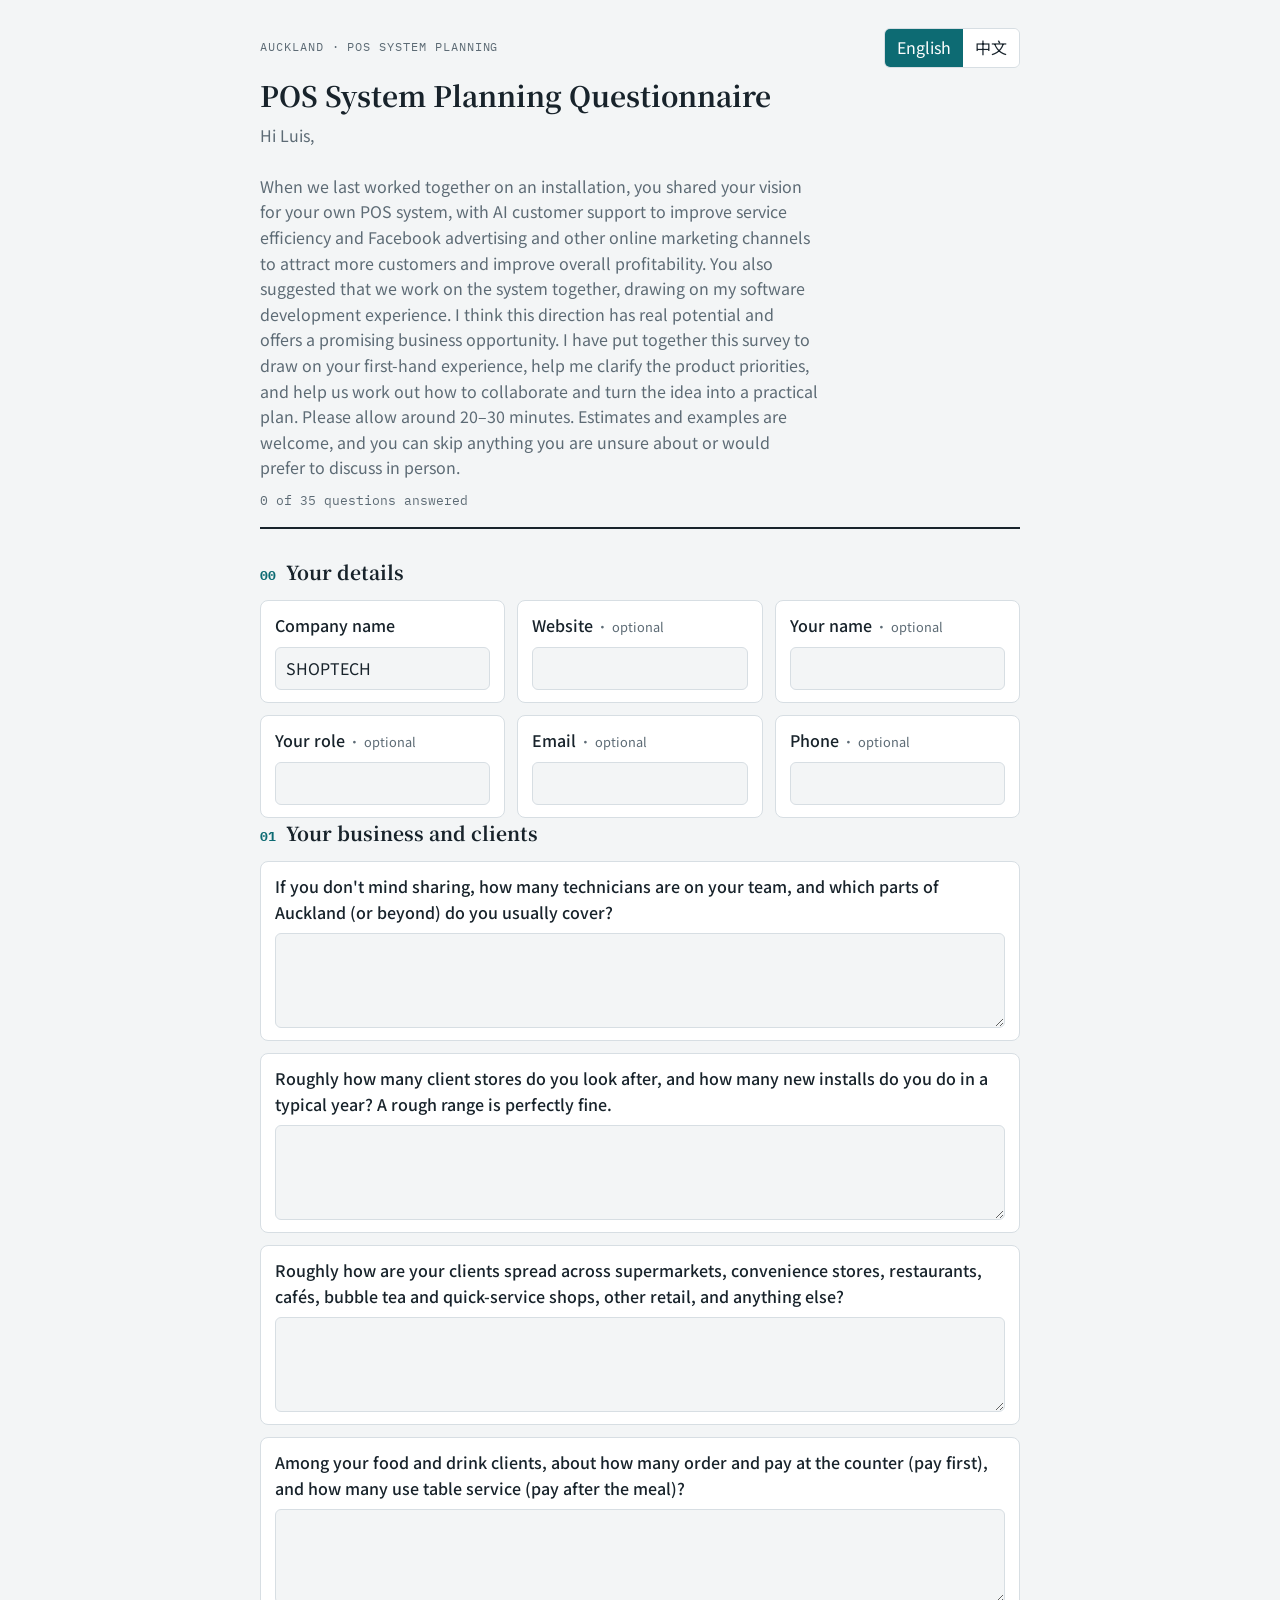
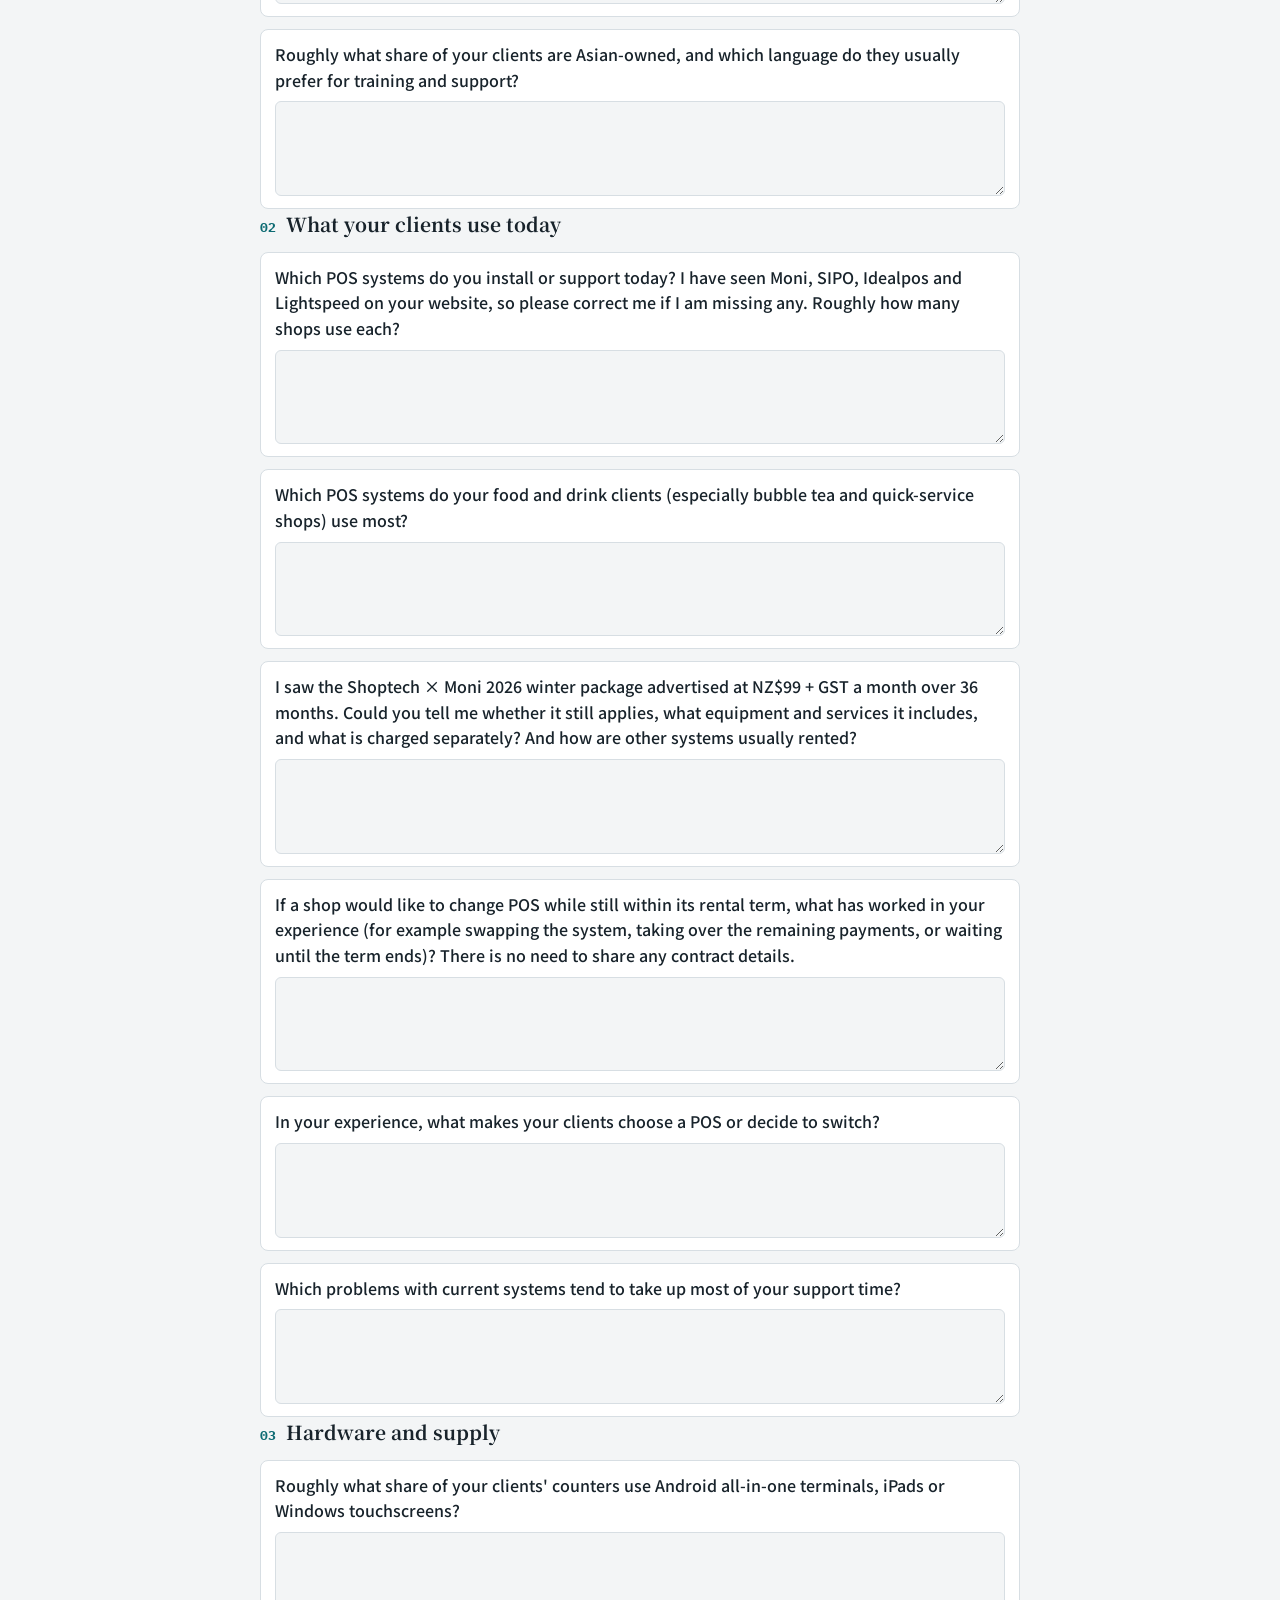
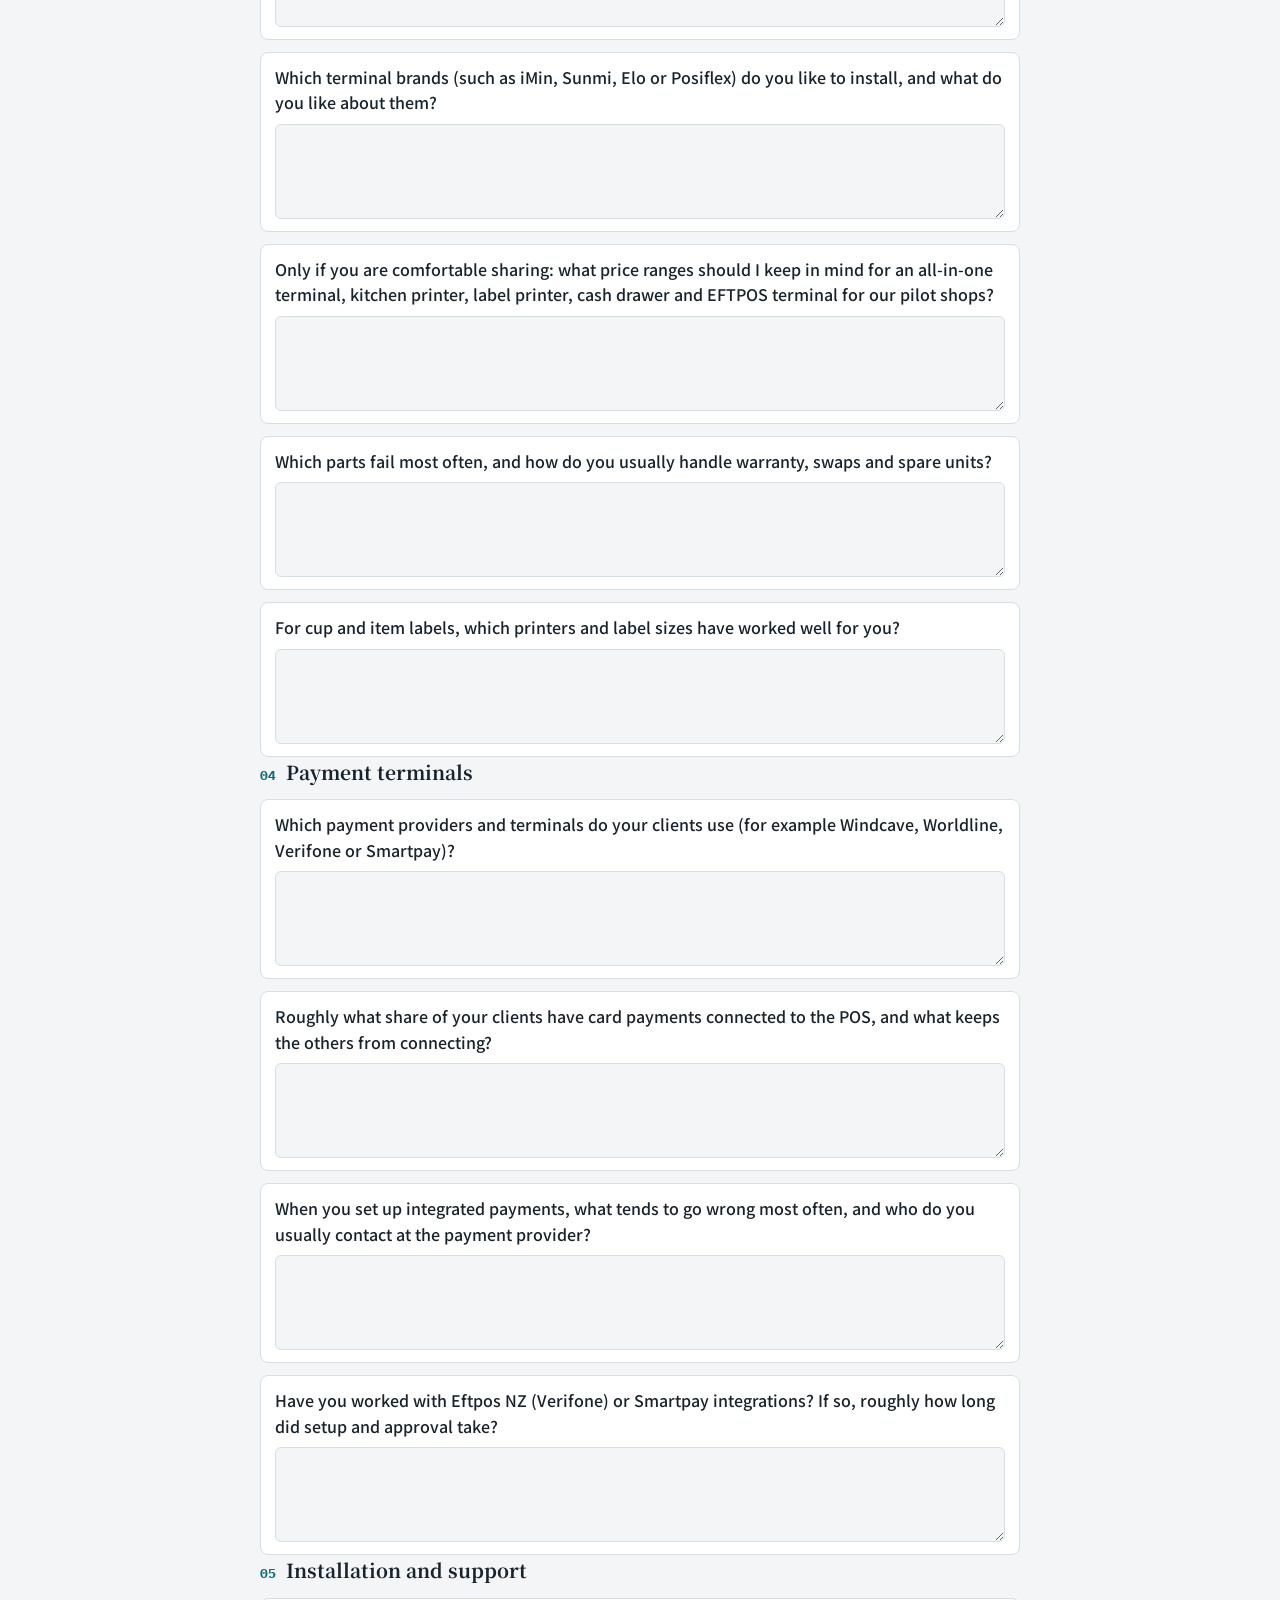
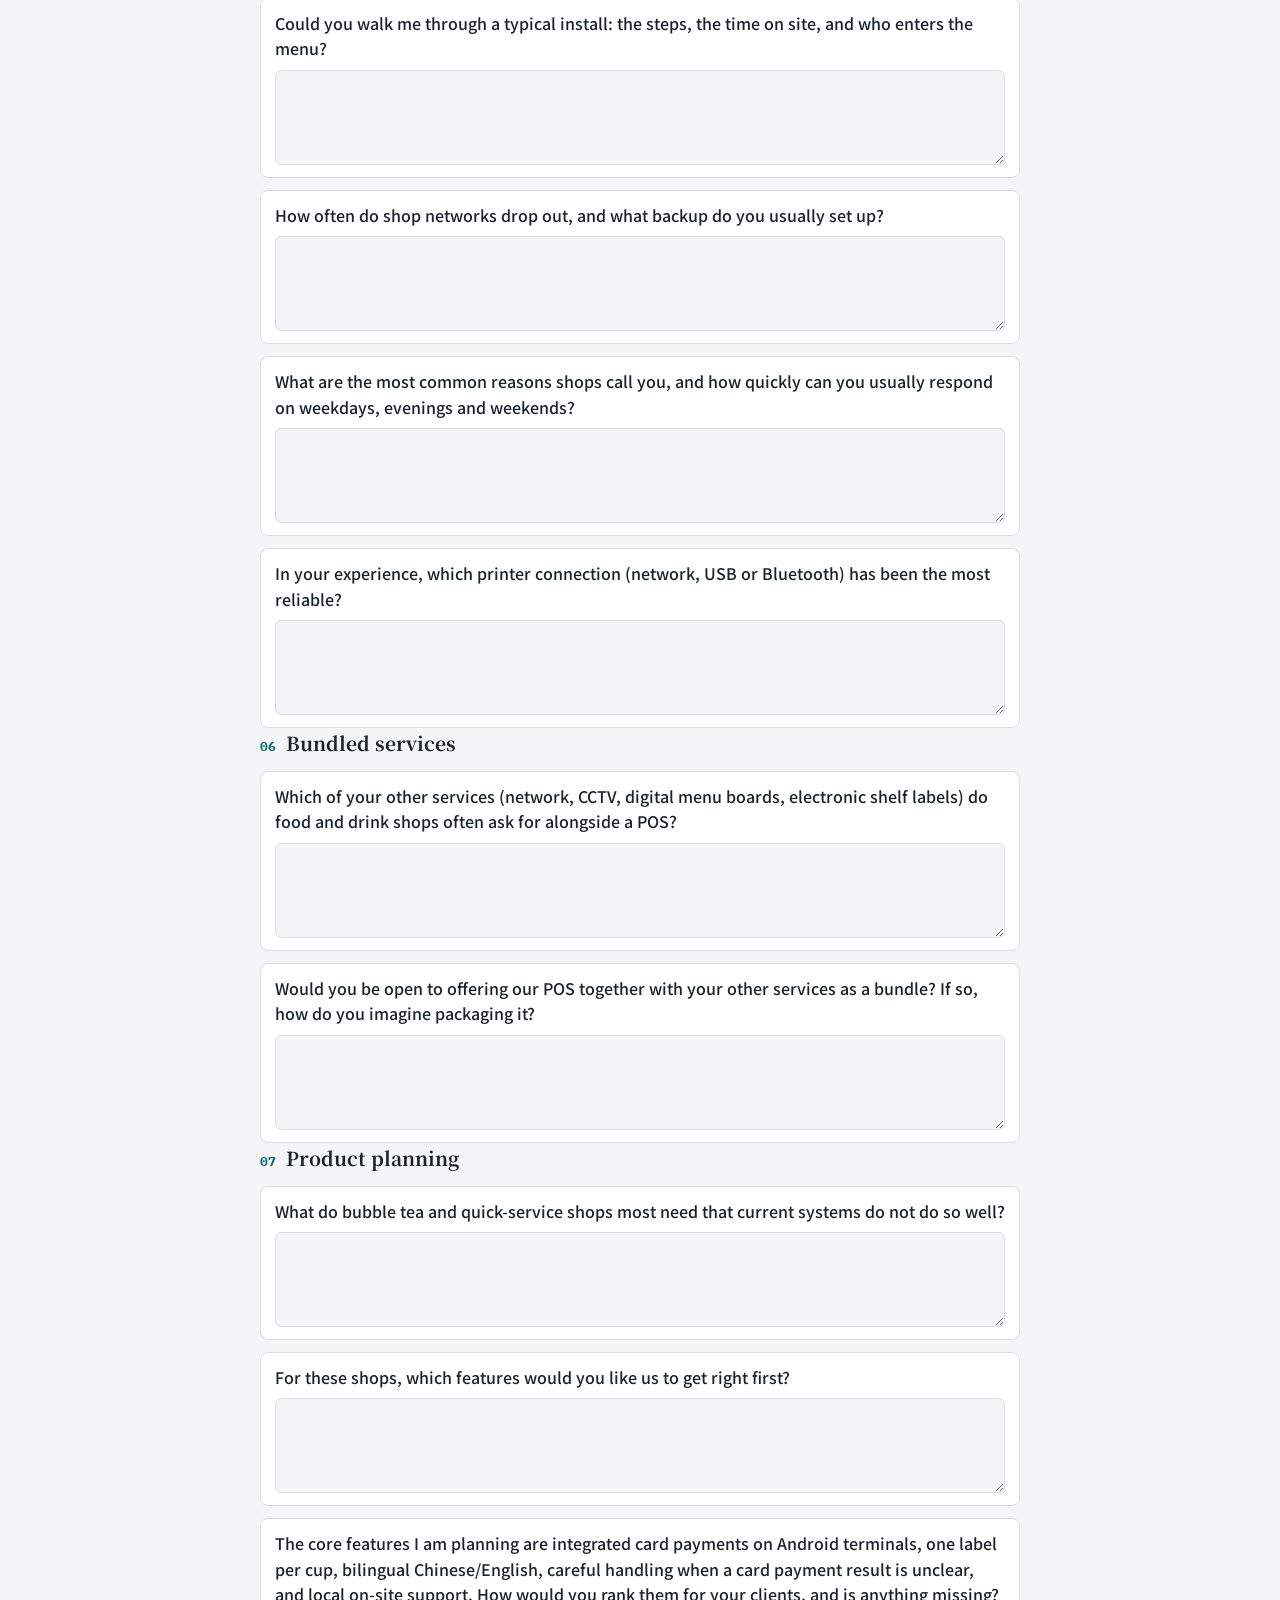
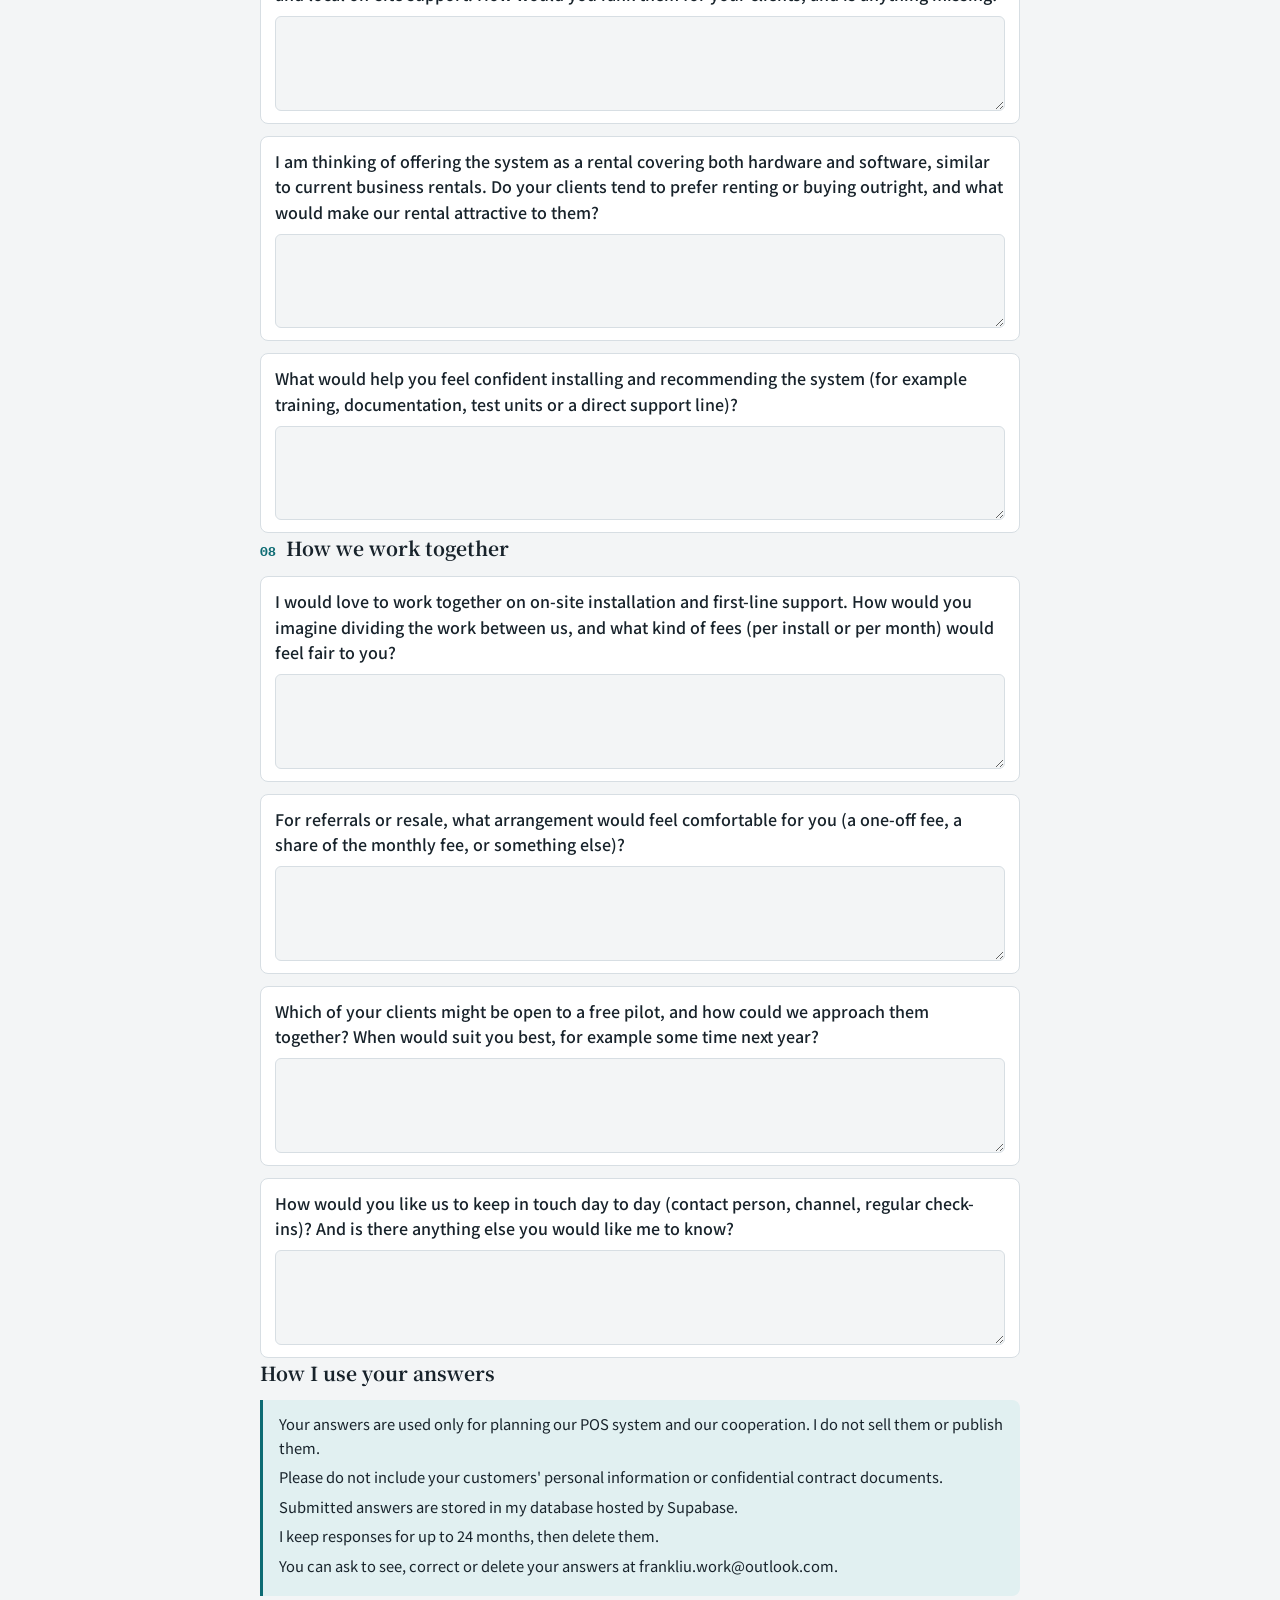
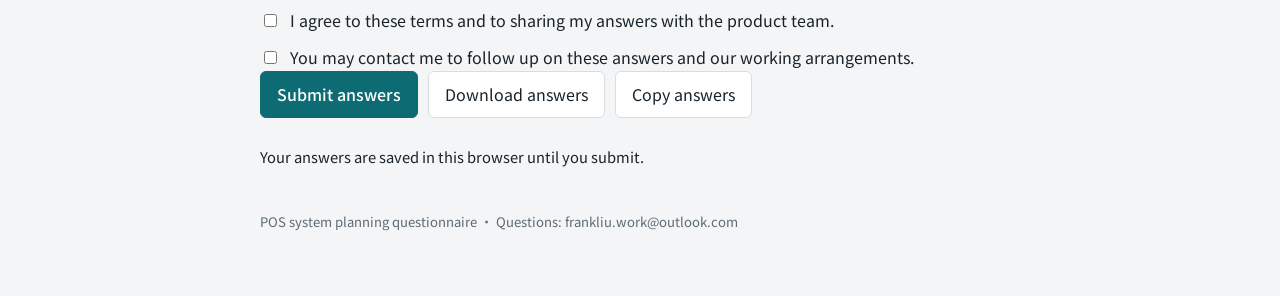
==== index.html @ 3b1a55c5 "Rewrite the survey questions in a gentler tone and update them to current plans Soften the wording, " ====
<!doctype html>
<html lang="en">
<head>
<meta charset="utf-8">
<meta name="viewport" content="width=device-width,initial-scale=1,viewport-fit=cover">
<meta name="robots" content="noindex,nofollow">
<title>POS System Planning Questionnaire</title>
<link rel="preconnect" href="https://fonts.googleapis.com">
<link rel="stylesheet" href="https://fonts.googleapis.com/css2?family=Noto+Sans+SC:wght@400;500;700&family=Noto+Serif+SC:wght@600;700&family=IBM+Plex+Mono:wght@400;500&display=swap">
<style>
/* Layout: one calm column of question cards; language switch and progress in the header; submit panel at the end */
:root{
  --bg:#f3f5f6; --surface:#fff; --ink:#18232b; --muted:#5d6b75; --line:#d7dee3;
  --accent:#0d6b73; --accent-soft:#e1f0f1; --warn:#a6461f; --ok:#2f7a3c;
  --f-display:"Noto Serif SC","Songti SC",Georgia,serif;
  --f-body:"Noto Sans SC","PingFang SC","Microsoft YaHei",system-ui,sans-serif;
  --f-mono:"IBM Plex Mono",ui-monospace,Menlo,monospace;
  color-scheme:light;
}
@media (prefers-color-scheme: dark){:root{
  --bg:#11181d; --surface:#18222a; --ink:#e4ebef; --muted:#9aa9b3; --line:#2c3a44;
  --accent:#5cc3ca; --accent-soft:#163338; --warn:#f0936b; --ok:#7fcf8b; color-scheme:dark}}
*{box-sizing:border-box}
html,body{margin:0}
body{background:var(--bg);color:var(--ink);font-family:var(--f-body);font-size:16px;line-height:1.6;
  padding-left:max(16px,env(safe-area-inset-left,0px));padding-right:max(16px,env(safe-area-inset-right,0px));padding-block:28px 64px}
.wrap{max-width:760px;margin:0 auto;display:flex;flex-direction:column;gap:28px}
header{display:flex;flex-direction:column;gap:10px;border-bottom:2px solid var(--ink);padding-bottom:16px}
.toprow{display:flex;justify-content:space-between;align-items:center;gap:12px;flex-wrap:wrap}
.eyebrow{font-family:var(--f-mono);font-size:.74rem;letter-spacing:.08em;text-transform:uppercase;color:var(--muted)}
h1{font-family:var(--f-display);font-size:1.75rem;line-height:1.25;margin:0;text-wrap:balance}
.lead{white-space:pre-line;margin:0;color:var(--muted);max-width:62ch}
.lang{display:flex;border:1px solid var(--line);border-radius:6px;overflow:hidden}
.lang button{border:0;border-radius:0;padding:6px 12px;background:var(--surface)}
.lang button[aria-pressed=true]{background:var(--accent);color:var(--surface)}
.progress{font-family:var(--f-mono);font-size:.8rem;color:var(--muted);font-variant-numeric:tabular-nums}
section{display:flex;flex-direction:column;gap:12px}
h2{font-family:var(--f-display);font-size:1.2rem;margin:0;display:flex;gap:10px;align-items:baseline}
h2 .n{font-family:var(--f-mono);font-size:.8rem;color:var(--accent)}
.q{background:var(--surface);border:1px solid var(--line);border-radius:8px;padding:12px 14px;display:flex;flex-direction:column;gap:8px}
.q label{font-weight:500}
.hint{font-size:.85rem;color:var(--muted);margin-top:-4px}
.opt{font-size:.8rem;color:var(--muted);font-weight:400}
textarea,input[type=text],input[type=email]{width:100%;font:inherit;color:var(--ink);background:var(--bg);border:1px solid var(--line);border-radius:6px;padding:8px 10px}
textarea{min-height:72px;resize:vertical}
textarea:focus,input:focus{outline:2px solid var(--accent);outline-offset:1px;border-color:transparent}
.grid2{display:grid;grid-template-columns:repeat(auto-fit,minmax(240px,1fr));gap:12px}
.check{display:flex;gap:10px;align-items:flex-start}
.check input{margin-top:6px;flex:none}
.privacy{background:var(--accent-soft);border-left:3px solid var(--accent);padding:12px 16px;border-radius:0 8px 8px 0;font-size:.92rem}
.privacy p{margin:0 0 6px}
button{font:inherit;cursor:pointer;border-radius:6px;padding:10px 16px;border:1px solid var(--line);background:var(--surface);color:var(--ink)}
button.primary{background:var(--accent);border-color:var(--accent);color:var(--surface);font-weight:500}
button:focus-visible{outline:2px solid var(--accent);outline-offset:2px}
button:disabled{opacity:.5;cursor:not-allowed}
.actions{display:flex;flex-wrap:wrap;gap:10px;align-items:center}
.status{font-size:.92rem}
.status.err{color:var(--warn)} .status.ok{color:var(--ok)}
.done{background:var(--surface);border:1px solid var(--ok);border-radius:8px;padding:20px}
footer{font-size:.82rem;color:var(--muted)}
@media (prefers-reduced-motion:no-preference){html{scroll-behavior:smooth}}
</style>
</head>
<body>
<div class="wrap" id="app">
  <header>
    <div class="toprow">
      <span class="eyebrow" id="eyebrow"></span>
      <div class="lang" role="group" aria-label="Language">
        <button type="button" data-lang="en" aria-pressed="true">English</button>
        <button type="button" data-lang="zh" aria-pressed="false">中文</button>
      </div>
    </div>
    <h1 id="title"></h1>
    <p class="lead" id="lead"></p>
    <span class="progress" id="progress"></span>
  </header>

  <form id="form" novalidate></form>

  <footer id="footer"></footer>
</div>

<script src="./survey-config.js"></script>
<script>
const CONFIG = globalThis.SURVEY_CONFIG;
const ONLINE = !!(CONFIG.supabase.url && CONFIG.supabase.anonKey);

const T = {
  en:{eyebrow:"Auckland · POS system planning",
      title:"POS System Planning Questionnaire",
      lead:`Hi Luis,\n\nWhen we last worked together on an installation, you shared your vision for your own POS system, with AI customer support to improve service efficiency and Facebook advertising and other online marketing channels to attract more customers and improve overall profitability. You also suggested that we work on the system together, drawing on my software development experience. I think this direction has real potential and offers a promising business opportunity. I have put together this survey to draw on your first-hand experience, help me clarify the product priorities, and help us work out how to collaborate and turn the idea into a practical plan. Please allow around 20–30 minutes. Estimates and examples are welcome, and you can skip anything you are unsure about or would prefer to discuss in person.`,
      progress:(a,b)=>`${a} of ${b} questions answered`,
      optional:"optional",
      about:"Your details",
      fields:{company:"Company name",website:"Website",name:"Your name",role:"Your role",email:"Email",phone:"Phone"},
      privacyTitle:"How I use your answers",
      privacy:[
        `Your answers are used only for planning our POS system and our cooperation. I do not sell them or publish them.`,
        "Please do not include your customers' personal information or confidential contract documents.",
        ...(ONLINE?[CONFIG.providerNote.en]:[]),
        CONFIG.retentionNote.en,
        `You can ask to see, correct or delete your answers at ${CONFIG.contactEmail}.`],
      consent:"I agree to these terms and to sharing my answers with the product team.",
      contactOk:"You may contact me to follow up on these answers and our working arrangements.",
      submit:"Submit answers", download:"Download answers", copy:"Copy answers",
      noBackend:`After finishing, download or copy your answers and email them to ${CONFIG.contactEmail}.`,
      needConsent:"Please tick the agreement box first.", needCompany:"Please enter your company name.",
      sending:"Sending…", sent:"Thank you. Your answers have been received.",
      sendFail:"Sending failed. Please download your answers and email them to me instead.",
      copied:"Copied. Paste them into an email to me.", copyFail:"Copy failed. Use Download instead.",
      draft:"Your answers are saved in this browser until you submit.",
      doneTitle:"Thank you", doneBody:"I will go through your answers and come back to you with next steps for working together.",
      footer:`POS system planning questionnaire · Questions: ${CONFIG.contactEmail}`},
  zh:{eyebrow:"奥克兰 · POS系统规划",
      title:"POS系统规划问卷",
      lead:`Luis 您好，\n\n上次一起做安装时，您提到，希望打造自己的POS系统，并通过AI智能客服提升服务效率、借助Facebook广告等网络营销方式拓展客户，从而提高整体盈利能力，也希望发挥我的软件开发经验，一起把这个想法做起来。我觉得这个方向很有潜力，也有不错的商业前景。为了进一步明确产品重点和合作方式，我整理了这份问卷，希望结合您的一线经验，把接下来的计划做得更具体。填写约需20–30分钟，欢迎提供大致数据或实际案例；不确定或希望当面讨论的问题，可以先跳过。`,
      progress:(a,b)=>`已回答 ${a} / ${b} 题`,
      optional:"选填",
      about:"您的信息",
      fields:{company:"公司名称",website:"官网",name:"您的姓名",role:"您的职位",email:"邮箱",phone:"电话"},
      privacyTitle:"我如何使用您的回答",
      privacy:[
        `您的回答只用于我们的POS系统规划与合作安排。我不会出售，也不会公开。`,
        "请不要填写您客户的个人信息或保密合同内容。",
        ...(ONLINE?[CONFIG.providerNote.zh]:[]),
        CONFIG.retentionNote.zh,
        `如需查看、更正或删除您的回答，请联系 ${CONFIG.contactEmail}。`],
      consent:"我同意以上说明，并同意将回答提供给产品团队。",
      contactOk:"可以就这些回答和合作安排与我联系。",
      submit:"提交答卷", download:"下载答卷", copy:"复制答卷",
      noBackend:`填写完成后，请下载或复制答卷，发送到 ${CONFIG.contactEmail}。`,
      needConsent:"请先勾选同意。", needCompany:"请填写公司名称。",
      sending:"正在提交…", sent:"谢谢，我已收到您的回答。",
      sendFail:"提交失败。请下载答卷并通过邮件发给我。",
      copied:"已复制，请粘贴到邮件发给我。", copyFail:"复制失败，请使用下载。",
      draft:"提交前，您的回答会保存在本浏览器中。",
      doneTitle:"谢谢", doneBody:"我会仔细阅读您的回答，并就下一步合作安排与您联系。",
      footer:`POS系统规划问卷 · 联系：${CONFIG.contactEmail}`}
};

/* Partner-facing questions. Internal notes, our price points and post-interview analysis are intentionally left out. */
const SECTIONS = [
 {id:"s1",en:"Your business and clients",zh:"贵公司与客户",qs:[
  {id:"q1",en:"If you don't mind sharing, how many technicians are on your team, and which parts of Auckland (or beyond) do you usually cover?",zh:"方便的话，想了解一下：贵公司有几位技术人员？平时主要覆盖奥克兰哪些区域（或奥克兰以外）？"},
  {id:"q2",en:"Roughly how many client stores do you look after, and how many new installs do you do in a typical year? A rough range is perfectly fine.",zh:"大约服务多少家门店？一年大概新装多少家？给个大致范围就可以。"},
  {id:"q3",en:"Roughly how are your clients spread across supermarkets, convenience stores, restaurants, cafés, bubble tea and quick-service shops, other retail, and anything else?",zh:"您的客户大致是怎样的业态分布：超市、便利店、餐厅、咖啡馆、奶茶店和快餐店、其他零售，以及其他？"},
  {id:"q3b",en:"Among your food and drink clients, about how many order and pay at the counter (pay first), and how many use table service (pay after the meal)?",zh:"在您的餐饮客户里，大约有多少是在柜台点单、先付款的，多少是服务员点单、吃完再付的？"},
  {id:"q4",en:"Roughly what share of your clients are Asian-owned, and which language do they usually prefer for training and support?",zh:"客户中亚洲业主大约占多少？他们在培训和售后时一般习惯用哪种语言？"}]},
 {id:"s2",en:"What your clients use today",zh:"客户现在用的POS",qs:[
  {id:"q5",en:"Which POS systems do you install or support today? I have seen Moni, SIPO, Idealpos and Lightspeed on your website, so please correct me if I am missing any. Roughly how many shops use each?",zh:"您目前安装或维护哪些POS？我在贵公司网站上看到有 Moni、SIPO、Idealpos 和 Lightspeed，如有遗漏请您指正。各自大约有多少家门店在用？"},
  {id:"q6",en:"Which POS systems do your food and drink clients (especially bubble tea and quick-service shops) use most?",zh:"您的餐饮客户（尤其是奶茶店和快餐店）最常用哪些POS？"},
  {id:"q7",en:"I saw the Shoptech × Moni 2026 winter package advertised at NZ$99 + GST a month over 36 months. Could you tell me whether it still applies, what equipment and services it includes, and what is charged separately? And how are other systems usually rented?",zh:"我看到贵公司与 Moni 合作的 2026 年冬季套餐标注为每月 NZ$99 + GST、租期 36 个月。方便介绍一下目前是否仍适用、包含哪些设备和服务、哪些费用另计吗？其他系统的租用方式又通常是怎样的？"},
  {id:"q7b",en:"If a shop would like to change POS while still within its rental term, what has worked in your experience (for example swapping the system, taking over the remaining payments, or waiting until the term ends)? There is no need to share any contract details.",zh:"如果有门店想在租期内更换POS，据您的经验有哪些做法可行（比如更换系统、承接剩余租金、等租期结束）？不需要透露任何合同细节。"},
  {id:"q8",en:"In your experience, what makes your clients choose a POS or decide to switch?",zh:"据您的经验，客户选择或更换POS，最主要是出于什么原因？"},
  {id:"q9",en:"Which problems with current systems tend to take up most of your support time?",zh:"现有系统的哪些问题，通常最占用您的售后时间？"}]},
 {id:"s3",en:"Hardware and supply",zh:"硬件与供货",qs:[
  {id:"q10",en:"Roughly what share of your clients' counters use Android all-in-one terminals, iPads or Windows touchscreens?",zh:"您客户的收银台大致有多少用安卓一体机、iPad、Windows 触摸屏？"},
  {id:"q11",en:"Which terminal brands (such as iMin, Sunmi, Elo or Posiflex) do you like to install, and what do you like about them?",zh:"您比较愿意安装哪些一体机品牌（如 iMin、商米、Elo、Posiflex）？它们好在哪里？"},
  {id:"q12",en:"Only if you are comfortable sharing: what price ranges should I keep in mind for an all-in-one terminal, kitchen printer, label printer, cash drawer and EFTPOS terminal for our pilot shops?",zh:"如果您方便分享：为试点门店配置一体机、厨房打印机、标签机、钱箱和 EFTPOS 机，各项我大概应该按怎样的价格区间来规划？"},
  {id:"q13",en:"Which parts fail most often, and how do you usually handle warranty, swaps and spare units?",zh:"哪些部件最常出问题？保修、换机和备用机一般是怎么处理的？"},
  {id:"q14",en:"For cup and item labels, which printers and label sizes have worked well for you?",zh:"杯贴和商品标签方面，哪些打印机和标签尺寸用起来比较好？"}]},
 {id:"s4",en:"Payment terminals",zh:"支付终端",qs:[
  {id:"q15",en:"Which payment providers and terminals do your clients use (for example Windcave, Worldline, Verifone or Smartpay)?",zh:"您的客户用哪些支付服务商和终端（比如 Windcave、Worldline、Verifone、Smartpay）？"},
  {id:"q16",en:"Roughly what share of your clients have card payments connected to the POS, and what keeps the others from connecting?",zh:"大约多少客户的刷卡已经和POS集成？其余的没集成，主要是什么原因？"},
  {id:"q17",en:"When you set up integrated payments, what tends to go wrong most often, and who do you usually contact at the payment provider?",zh:"安装集成支付时，通常最容易出什么问题？在支付服务商那边一般找谁对接？"},
  {id:"q17b",en:"Have you worked with Eftpos NZ (Verifone) or Smartpay integrations? If so, roughly how long did setup and approval take?",zh:"您有没有做过 Eftpos NZ（Verifone）或 Smartpay 的集成？如果有，开通和审批大概花了多长时间？"}]},
 {id:"s5",en:"Installation and support",zh:"安装与售后",qs:[
  {id:"q18",en:"Could you walk me through a typical install: the steps, the time on site, and who enters the menu?",zh:"能否请您介绍一下一次典型的安装：步骤、现场需要多久、菜单由谁录入？"},
  {id:"q19",en:"How often do shop networks drop out, and what backup do you usually set up?",zh:"门店网络多久会断一次？您通常会配置什么备份方案？"},
  {id:"q20",en:"What are the most common reasons shops call you, and how quickly can you usually respond on weekdays, evenings and weekends?",zh:"门店最常因为什么事情联系您？工作日、晚上和周末，通常多久能响应？"},
  {id:"q21",en:"In your experience, which printer connection (network, USB or Bluetooth) has been the most reliable?",zh:"据您的经验，哪种打印机连接方式（网口、USB、蓝牙）最稳定？"}]},
 {id:"s6",en:"Bundled services",zh:"打包服务",qs:[
  {id:"q22",en:"Which of your other services (network, CCTV, digital menu boards, electronic shelf labels) do food and drink shops often ask for alongside a POS?",zh:"餐饮店在装POS时，还常会一起问到您的哪些服务（网络、CCTV、数字菜单屏、电子价签）？"},
  {id:"q23",en:"Would you be open to offering our POS together with your other services as a bundle? If so, how do you imagine packaging it?",zh:"您是否愿意把我们的POS和您的其他服务打包提供？如果愿意，您设想怎样组合？"}]},
 {id:"s7",en:"Product planning",zh:"产品规划",qs:[
  {id:"q24",en:"What do bubble tea and quick-service shops most need that current systems do not do so well?",zh:"奶茶店和快餐店最需要、但现有系统做得不太好的是什么？"},
  {id:"q24b",en:"For these shops, which features would you like us to get right first?",zh:"针对这些门店，您希望我们的系统优先做好哪些功能？"},
  {id:"q25",en:"The core features I am planning are integrated card payments on Android terminals, one label per cup, bilingual Chinese/English, careful handling when a card payment result is unclear, and local on-site support. How would you rank them for your clients, and is anything missing?",zh:"我计划的核心功能是：安卓一体机集成刷卡、每杯一张杯贴、中英双语、刷卡结果不明时的稳妥处理，以及本地上门支持。就您的客户而言，您会怎样给它们排序？还有什么遗漏吗？"},
  {id:"q26",en:"I am thinking of offering the system as a rental covering both hardware and software, similar to current business rentals. Do your clients tend to prefer renting or buying outright, and what would make our rental attractive to them?",zh:"我打算以租用方式提供（含硬件和软件），与现有 business rental 类似。您的客户更倾向租还是直接购买？怎样的租用方案会更吸引他们？"},
  {id:"q27",en:"What would help you feel confident installing and recommending the system (for example training, documentation, test units or a direct support line)?",zh:"要让您放心地安装和推荐这套系统，哪些支持会有帮助（比如培训、资料、测试机、直接的技术支持渠道）？"}]},
 {id:"s8",en:"How we work together",zh:"合作方式",qs:[
  {id:"q28",en:"I would love to work together on on-site installation and first-line support. How would you imagine dividing the work between us, and what kind of fees (per install or per month) would feel fair to you?",zh:"我很希望能和您一起承担现场安装和一线售后。您觉得我们怎样分工比较合适？按次或按月怎样收费，您会觉得合理？"},
  {id:"q29",en:"For referrals or resale, what arrangement would feel comfortable for you (a one-off fee, a share of the monthly fee, or something else)?",zh:"关于客户推荐或代理，您觉得怎样的安排比较合适（一次性费用、月费分成，或其他方式）？"},
  {id:"q30",en:"Which of your clients might be open to a free pilot, and how could we approach them together? When would suit you best, for example some time next year?",zh:"您的哪些客户可能愿意参加免费试点？我们可以怎样一起去沟通？什么时候对您比较合适，比如明年的某个时间？"},
  {id:"q31",en:"How would you like us to keep in touch day to day (contact person, channel, regular check-ins)? And is there anything else you would like me to know?",zh:"日常怎样保持联系您会觉得方便（对接人、渠道、定期碰头）？还有什么想让我了解的吗？"}]}
];

const KEY="retail-tech-survey-draft-v3";
const $=s=>document.querySelector(s);
let lang=(navigator.language||"").toLowerCase().startsWith("zh")?"zh":"en";
let state={meta:{},answers:{},consent:false,contactOk:false};
try{const s=JSON.parse(localStorage.getItem(KEY)||"null");if(s)state=Object.assign(state,s)}catch(e){}
state.meta={company:"SHOPTECH",...state.meta};

function h(tag,attrs={},kids=[]){const e=document.createElement(tag);for(const[k,v]of Object.entries(attrs)){if(k==="text")e.textContent=v;else e.setAttribute(k,v)}for(const c of [].concat(kids))if(c!=null)e.append(c);return e}
function persist(){try{localStorage.setItem(KEY,JSON.stringify(state))}catch(e){}}
const totalQs=SECTIONS.reduce((n,s)=>n+s.qs.length,0);

function render(){
  const t=T[lang];document.documentElement.lang=lang==="zh"?"zh-CN":"en";
  document.querySelectorAll(".lang button").forEach(b=>b.setAttribute("aria-pressed",String(b.dataset.lang===lang)));
  $("#eyebrow").textContent=t.eyebrow;$("#title").textContent=t.title;$("#lead").textContent=t.lead;$("#footer").textContent=t.footer;
  document.title=t.title;
  const f=$("#form");f.innerHTML="";
  if(state.submitted){f.append(h("div",{class:"done"},[h("h2",{text:t.doneTitle}),h("p",{text:t.doneBody})]));$("#progress").textContent="";return}


  const about=h("section",{},[h("h2",{},[h("span",{class:"n",text:"00"}),t.about])]);
  const g=h("div",{class:"grid2"});
  for(const k of ["company","website","name","role","email","phone"]){
    const id="m_"+k,req=k==="company";
    const lab=h("label",{for:id},[t.fields[k],req?null:h("span",{class:"opt",text:" · "+t.optional})]);
    const inp=h("input",{id,name:id,type:k==="email"?"email":"text",autocomplete:{name:"name",email:"email",phone:"tel",company:"organization",website:"url",role:"organization-title"}[k]});
    inp.value=state.meta[k]||"";
    inp.addEventListener("input",e=>{state.meta[k]=e.target.value;persist()});
    g.append(h("div",{class:"q"},[lab,inp]));
  }
  about.append(g);f.append(about);

  SECTIONS.forEach((s,si)=>{
    const sec=h("section",{id:s.id},[h("h2",{},[h("span",{class:"n",text:String(si+1).padStart(2,"0")}),s[lang]])]);
    s.qs.forEach(q=>{
      const id="a_"+q.id;const ta=h("textarea",{id,name:id,rows:"3"});ta.value=state.answers[q.id]||"";
      ta.addEventListener("input",e=>{state.answers[q.id]=e.target.value;persist();progress()});
      sec.append(h("div",{class:"q"},[h("label",{for:id,text:q[lang]}),ta]));
    });
    f.append(sec);
  });

  const priv=h("section",{},[h("h2",{text:t.privacyTitle}),h("div",{class:"privacy"},t.privacy.map(p=>h("p",{text:p})))]);
  const c1=h("input",{type:"checkbox",id:"consent"});c1.checked=!!state.consent;c1.addEventListener("change",e=>{state.consent=e.target.checked;persist()});
  priv.append(h("label",{class:"check",for:"consent"},[c1,h("span",{text:t.consent})]));
  const c2=h("input",{type:"checkbox",id:"contactOk"});c2.checked=!!state.contactOk;c2.addEventListener("change",e=>{state.contactOk=e.target.checked;persist()});
  priv.append(h("label",{class:"check",for:"contactOk"},[c2,h("span",{text:t.contactOk})]));
  f.append(priv);

  const hp=h("input",{type:"text",name:"website_confirm",id:"hp",tabindex:"-1",autocomplete:"off","aria-hidden":"true",style:"position:absolute;left:-9999px;width:1px;height:1px;opacity:0"});
  f.append(hp);
  const status=h("p",{class:"status",id:"status",text:ONLINE?t.draft:t.noBackend});
  const acts=h("div",{class:"actions"});
  if(ONLINE){const b=h("button",{type:"submit",class:"primary",id:"submitBtn",text:t.submit});acts.append(b)}
  const dl=h("button",{type:"button",id:"dlBtn",text:t.download,class:ONLINE?"":"primary"});
  const cp=h("button",{type:"button",id:"cpBtn",text:t.copy});
  acts.append(dl,cp);
  f.append(h("section",{},[acts,status]));
  dl.addEventListener("click",()=>{if(!check())return;download()});
  cp.addEventListener("click",()=>{if(!check())return;copy()});
  progress();
}

function progress(){const a=Object.values(state.answers).filter(v=>v&&v.trim()).length;$("#progress").textContent=T[lang].progress(a,totalQs)}
function setStatus(msg,cls){const s=$("#status");if(s){s.textContent=msg;s.className="status "+(cls||"")}}
function check(){
  const t=T[lang];
  if(!(state.meta.company||"").trim()){setStatus(t.needCompany,"err");$("#m_company").focus();return false}
  if(!state.consent){setStatus(t.needConsent,"err");$("#consent").focus();return false}
  return true;
}
function payload(){
  const answers=[];
  for(const s of SECTIONS)for(const q of s.qs){const v=(state.answers[q.id]||"").trim();if(v)answers.push({id:q.id,section:s.en,question:q.en,answer:v})}
  const meta=Object.fromEntries(Object.entries(state.meta).map(([k,v])=>[k,(v||"").trim()]));
  if(!state.contactOk){delete meta.email;delete meta.phone}
  return {survey:"retail-tech-partner-v1",submittedAt:new Date().toISOString(),language:lang,consent:true,contactOk:!!state.contactOk,meta,answers};
}
function row(){
  const p=payload();
  return {survey:p.survey,company:p.meta.company||null,contact_ok:p.contactOk,language:p.language,payload:p};
}
function asText(p){
  const L=[`${T.en.title} / ${T.zh.title}`,`Company: ${p.meta.company||""}`,`Website: ${p.meta.website||""}`,`Name: ${p.meta.name||""} · Role: ${p.meta.role||""}`];
  if(p.contactOk)L.push(`Email: ${p.meta.email||""} · Phone: ${p.meta.phone||""}`);
  L.push(`Contact OK: ${p.contactOk?"yes":"no"} · Submitted: ${p.submittedAt}`,"");
  for(const a of p.answers)L.push(`[${a.id}] ${a.question}`,a.answer,"");
  return L.join("\n");
}
function download(){
  const p=payload();const blob=new Blob([asText(p)+"\n\n---\n"+JSON.stringify(p,null,2)],{type:"text/plain;charset=utf-8"});
  const a=document.createElement("a");a.href=URL.createObjectURL(blob);
  a.download=`survey-${(p.meta.company||"answers").replace(/[^\w-]+/g,"_")}.txt`;document.body.append(a);a.click();
  setTimeout(()=>{URL.revokeObjectURL(a.href);a.remove()},1000);
}
async function copy(){
  const t=T[lang],txt=asText(payload());
  try{await navigator.clipboard.writeText(txt);setStatus(t.copied,"ok")}
  catch(e){const ta=document.createElement("textarea");ta.value=txt;document.body.append(ta);ta.select();
    try{document.execCommand("copy");setStatus(t.copied,"ok")}catch(_){setStatus(t.copyFail,"err")}ta.remove()}
}
$("#form").addEventListener("submit",async e=>{
  e.preventDefault();const t=T[lang];if(!ONLINE||!check())return;
  const b=$("#submitBtn");b.disabled=true;setStatus(t.sending);
  try{
    if(($("#hp")||{}).value){state={meta:{},answers:{},consent:false,contactOk:false,submitted:true};persist();render();return}
    const sb=CONFIG.supabase;
    const r=await fetch(sb.url.replace(/\/$/,"")+"/rest/v1/"+sb.table,{method:"POST",
      headers:{"Content-Type":"application/json","apikey":sb.anonKey,"Prefer":"return=minimal"},
      body:JSON.stringify(row())});
    if(!r.ok)throw new Error(r.status);
    state={meta:{},answers:{},consent:false,contactOk:false,submitted:true};persist();render();
  }catch(err){setStatus(t.sendFail,"err");b.disabled=false}
});
document.querySelectorAll(".lang button").forEach(b=>b.addEventListener("click",()=>{lang=b.dataset.lang;render()}));
render();
</script>
</body>
</html>
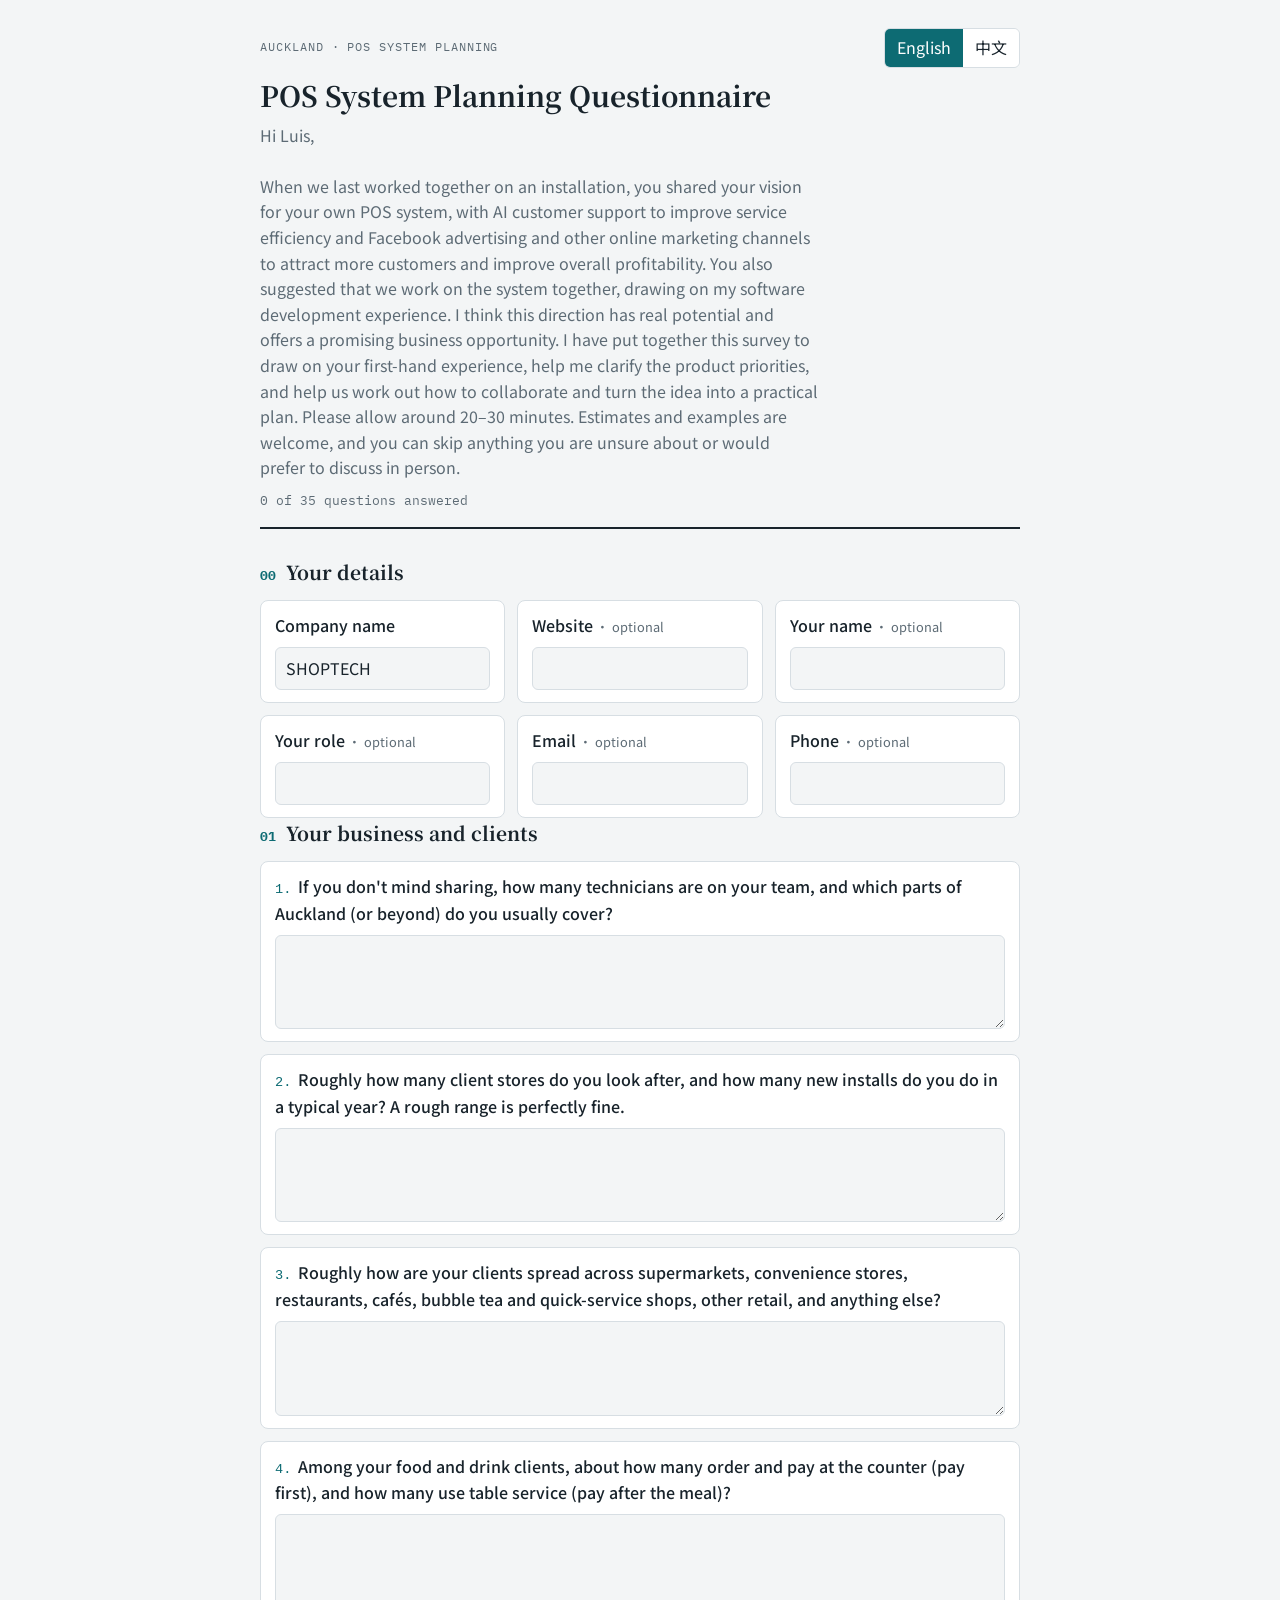
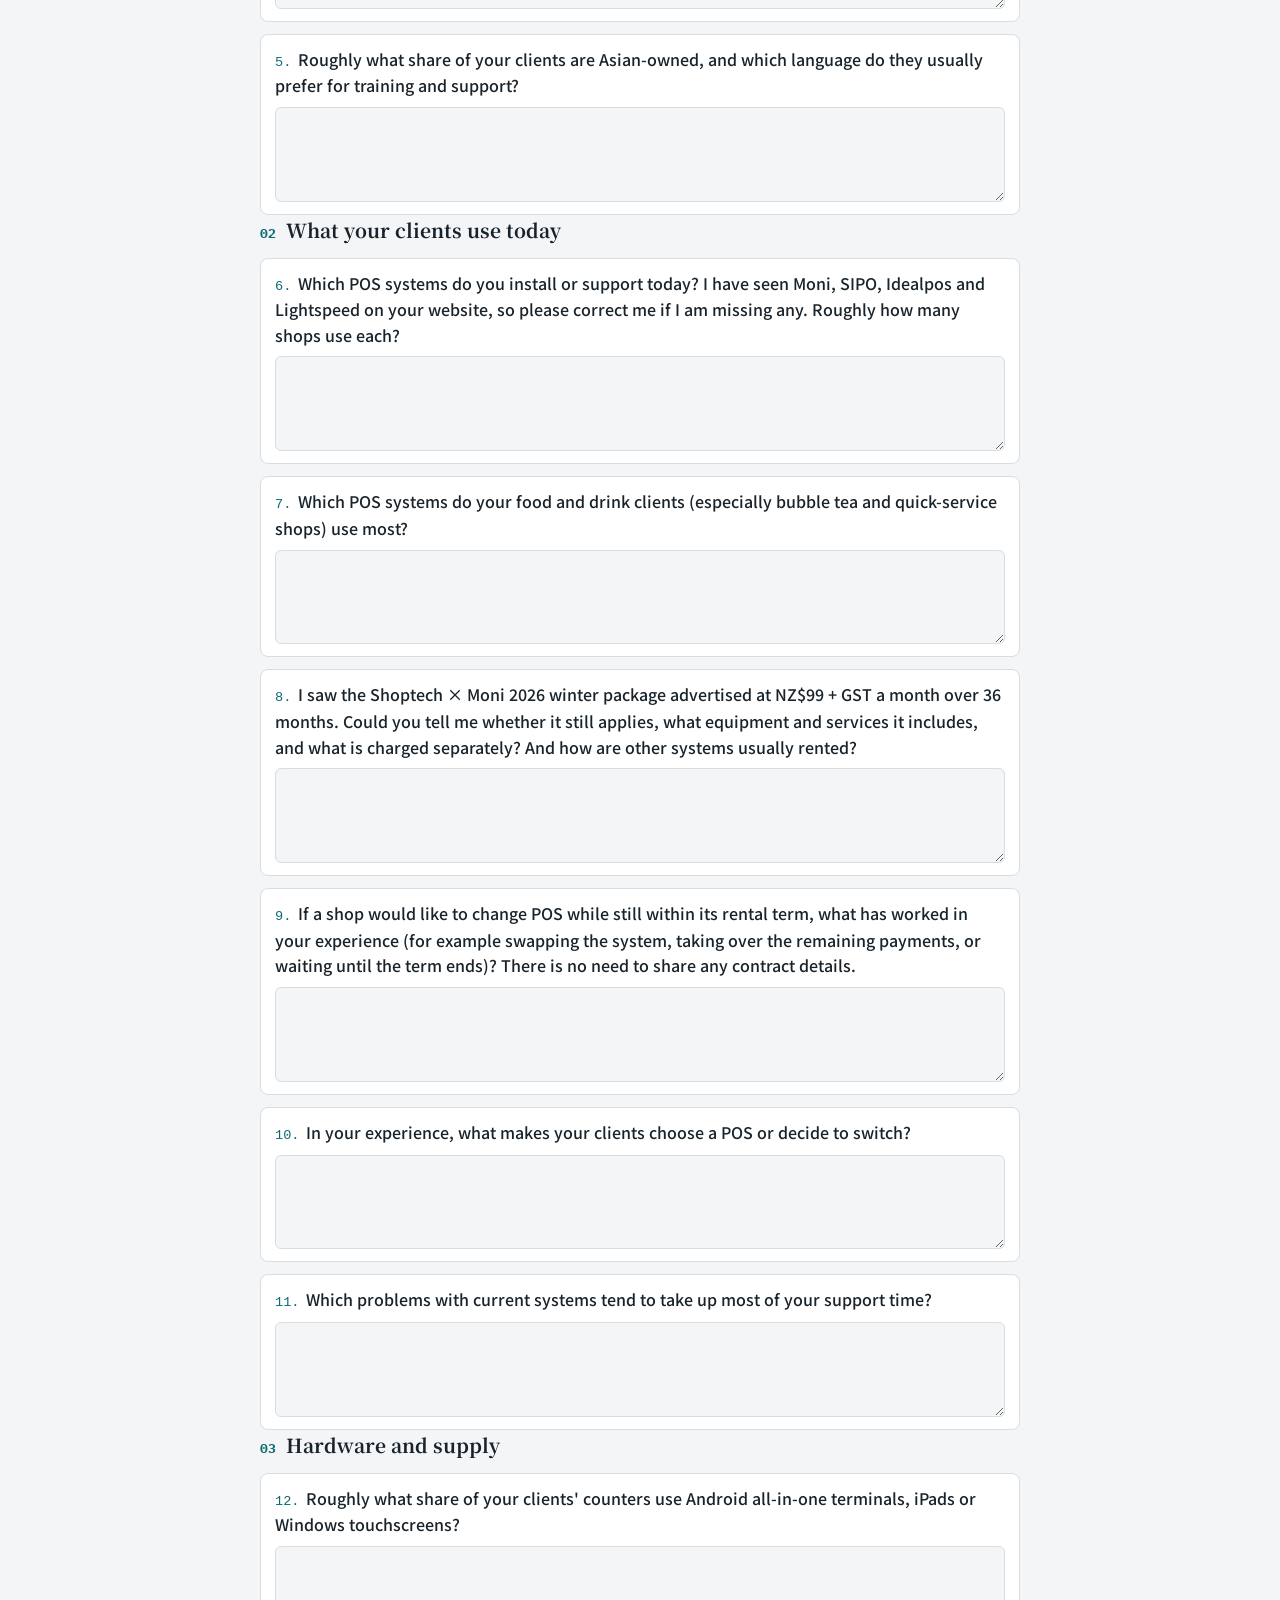
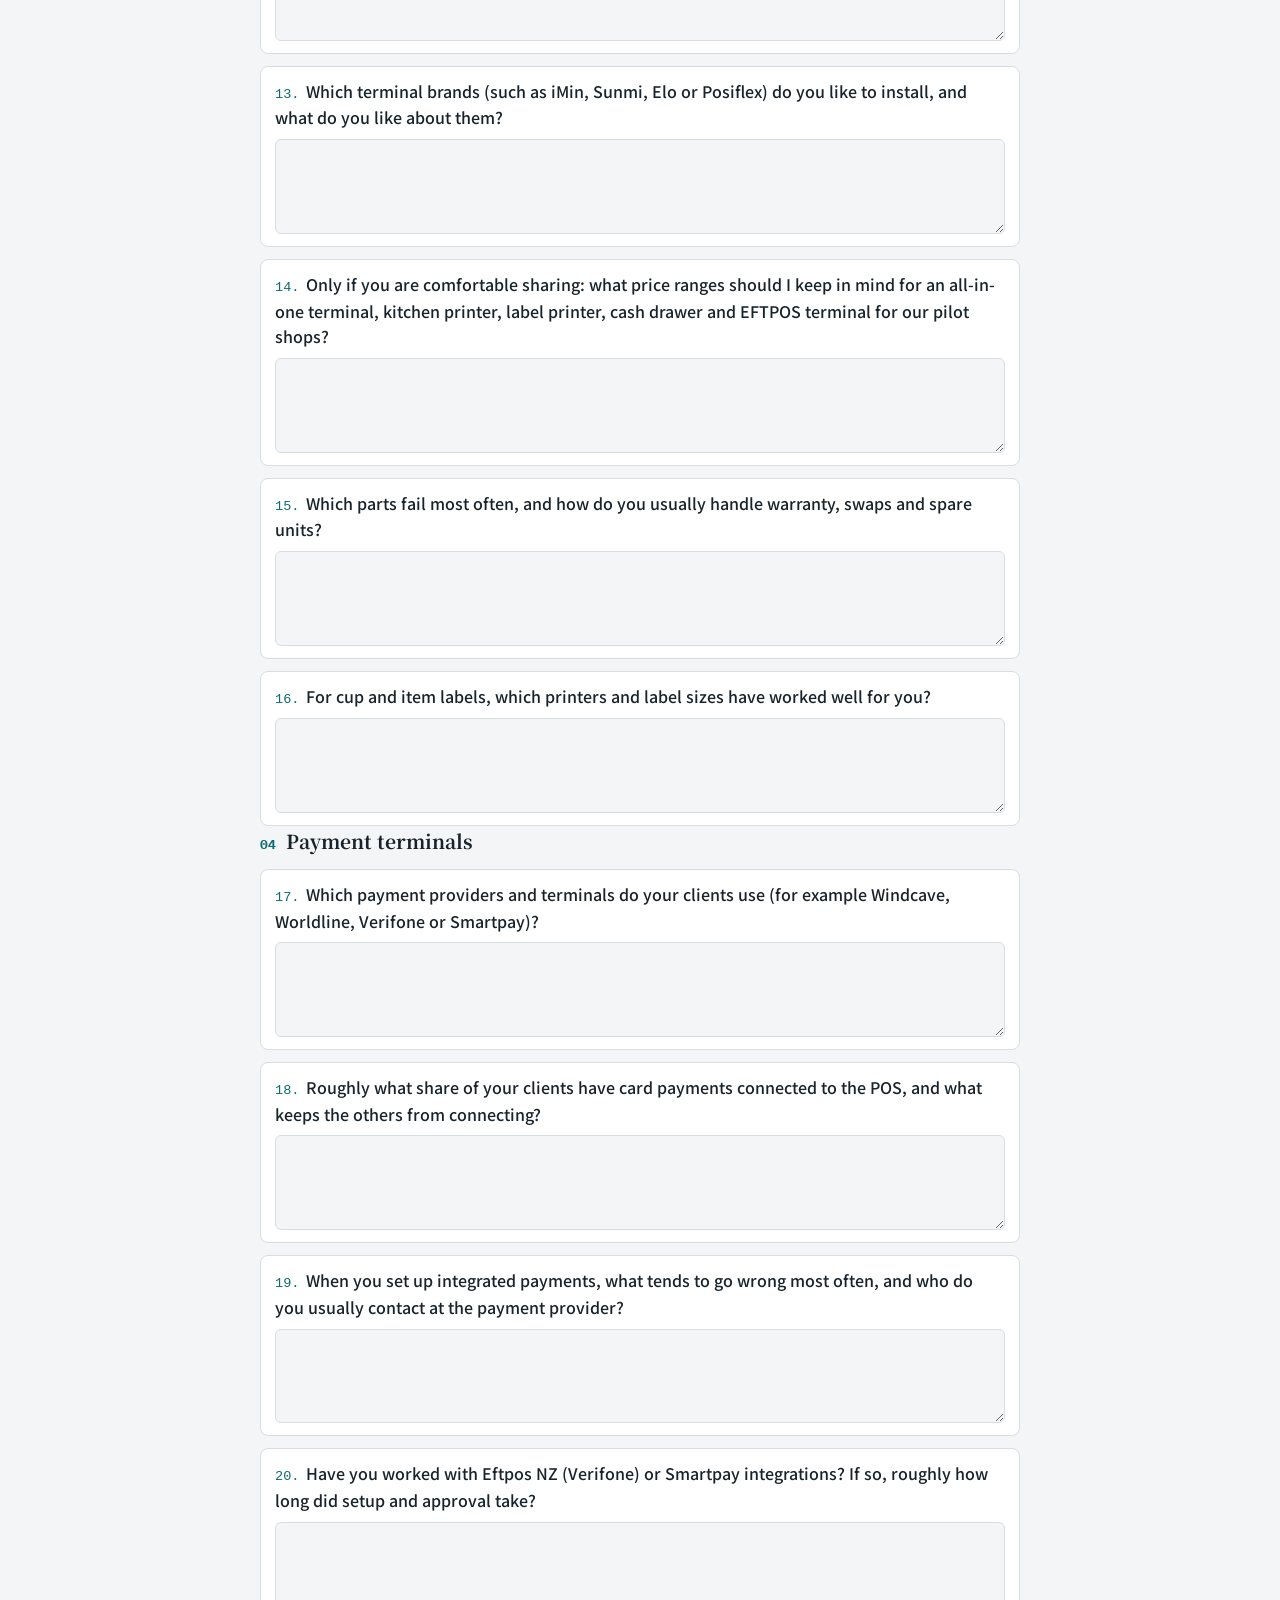
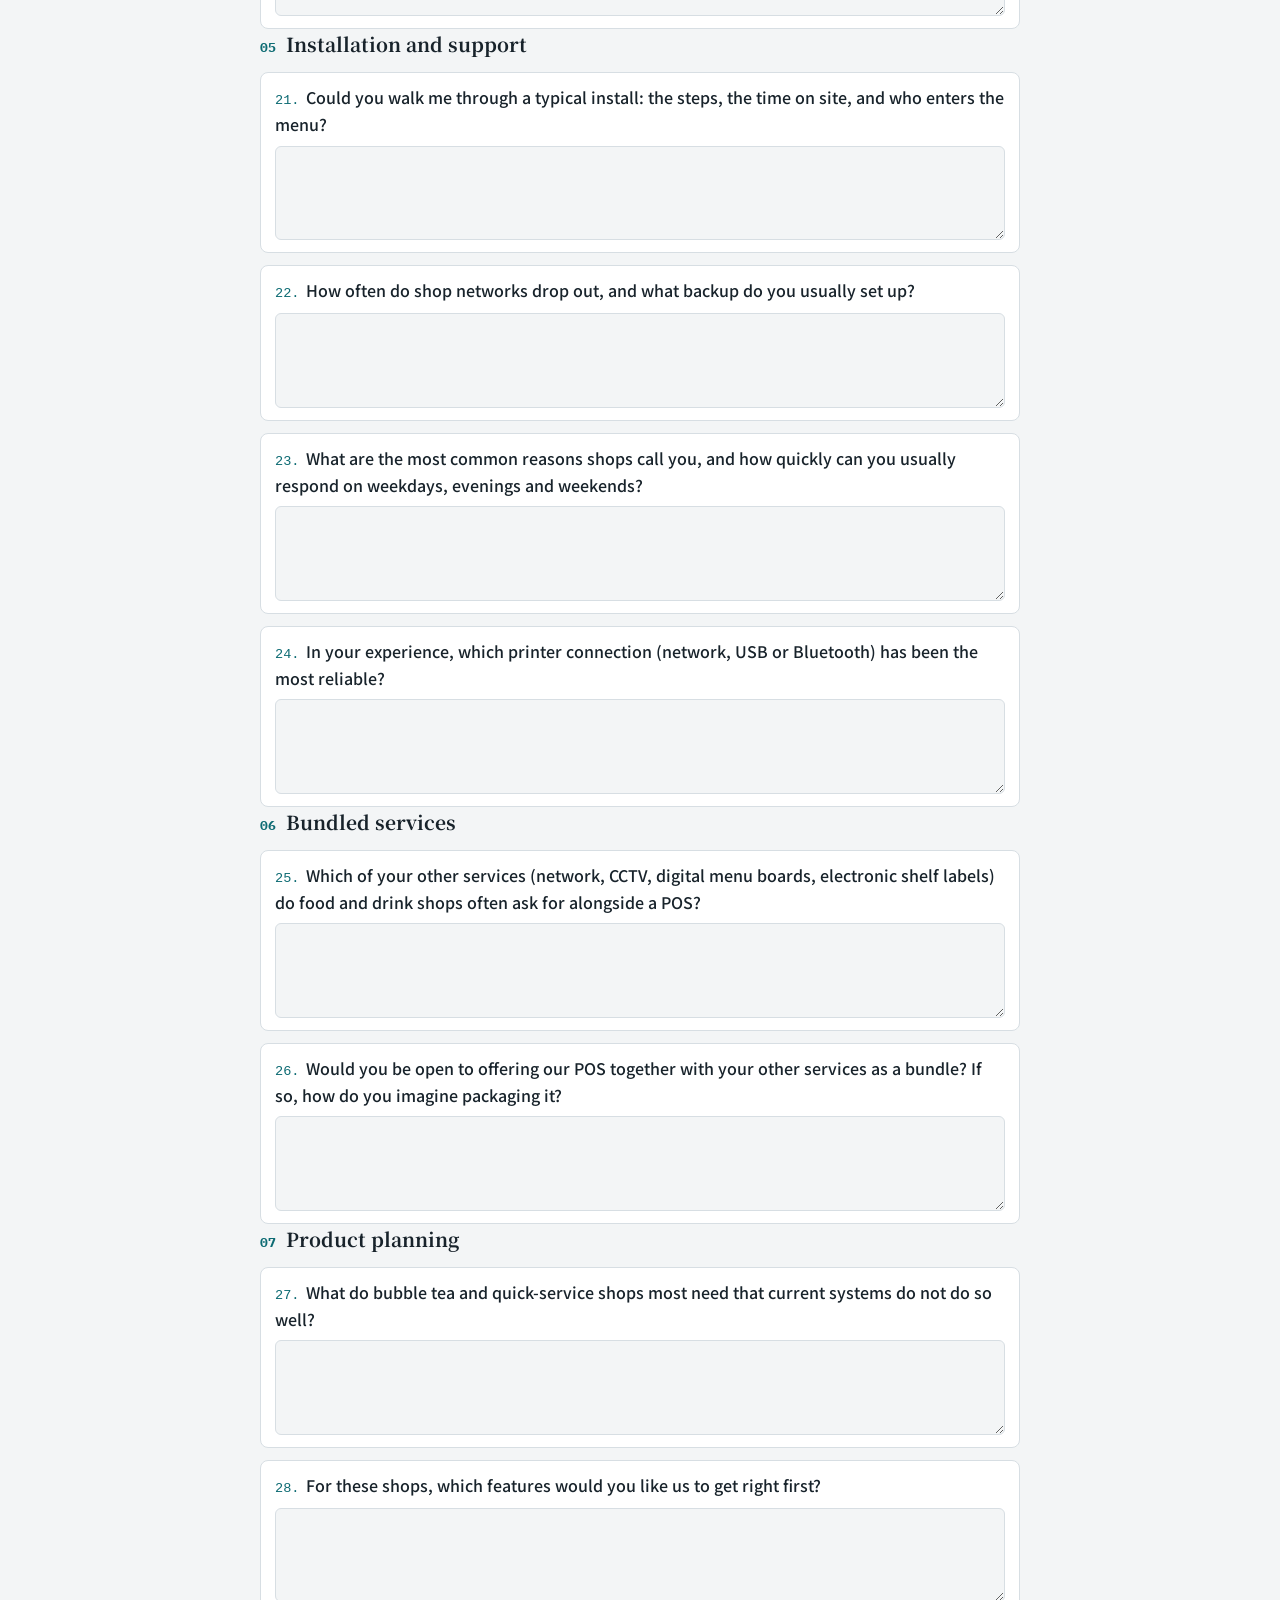
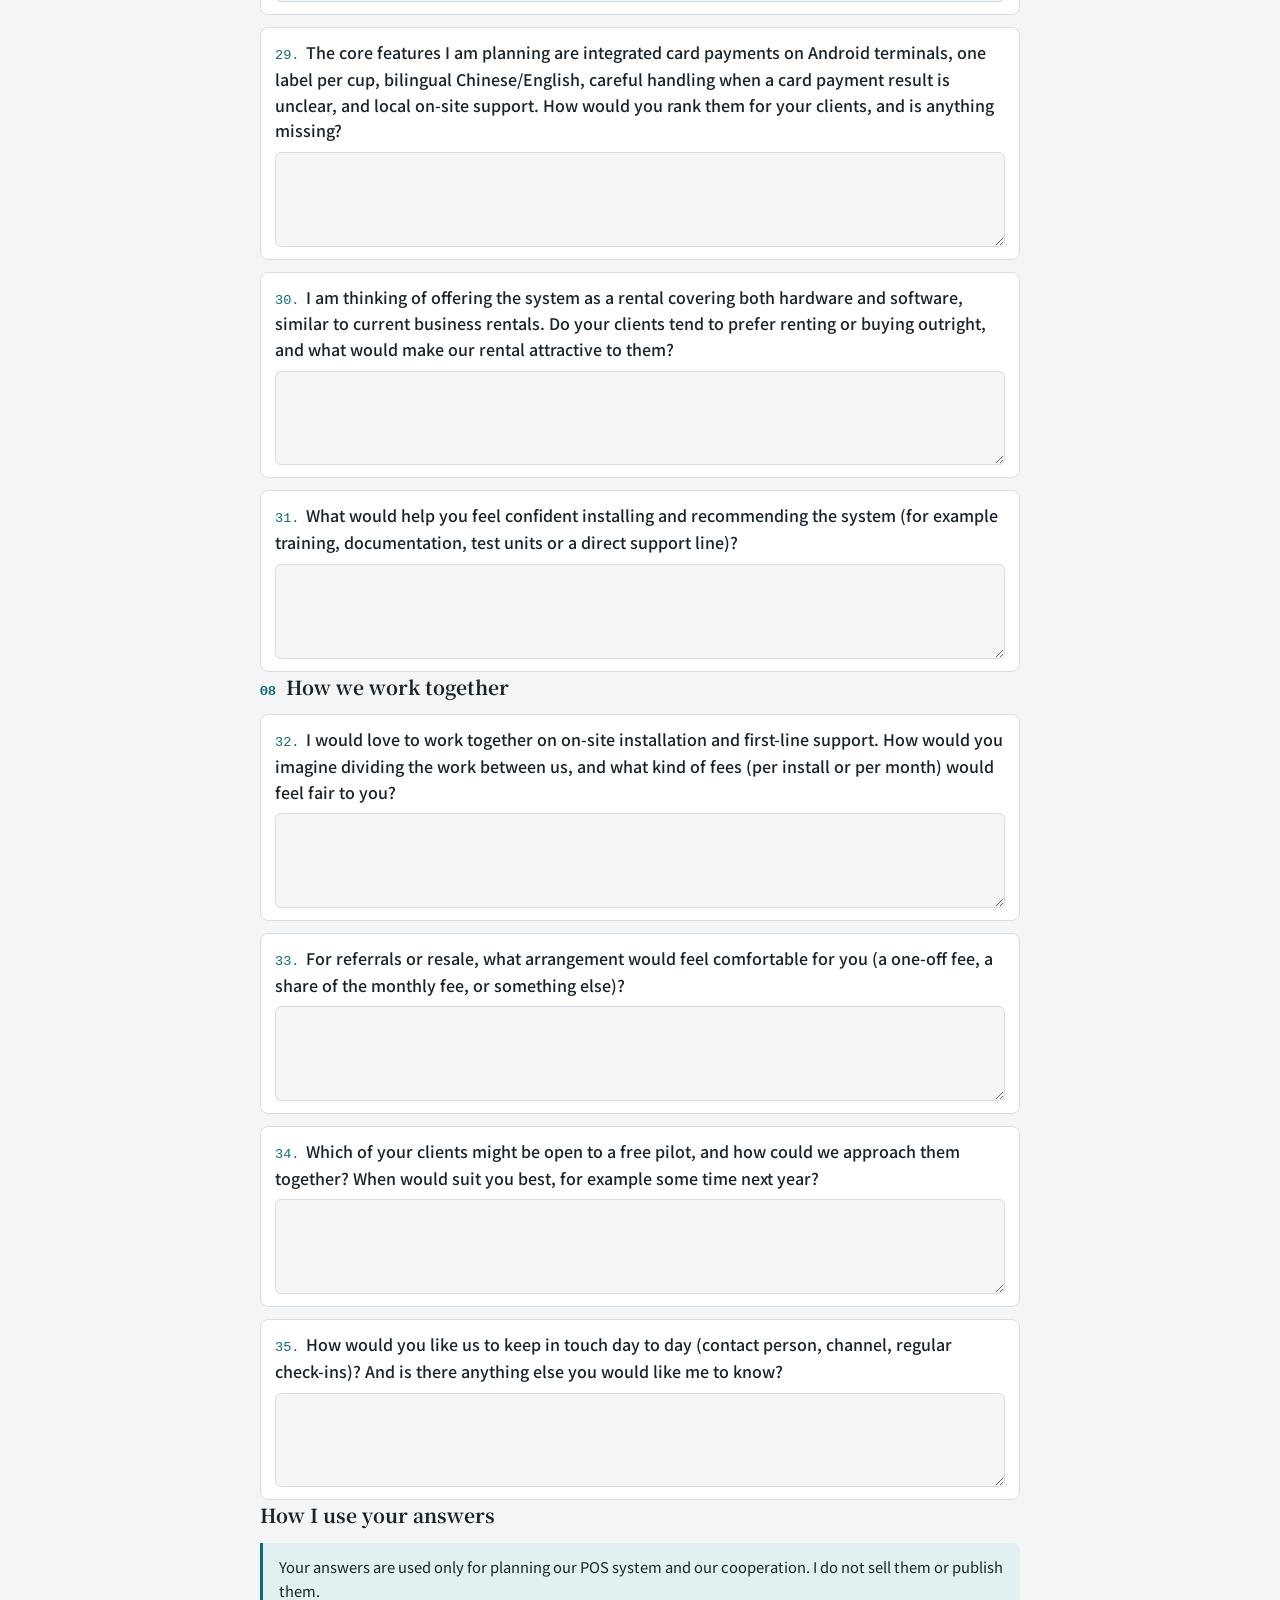
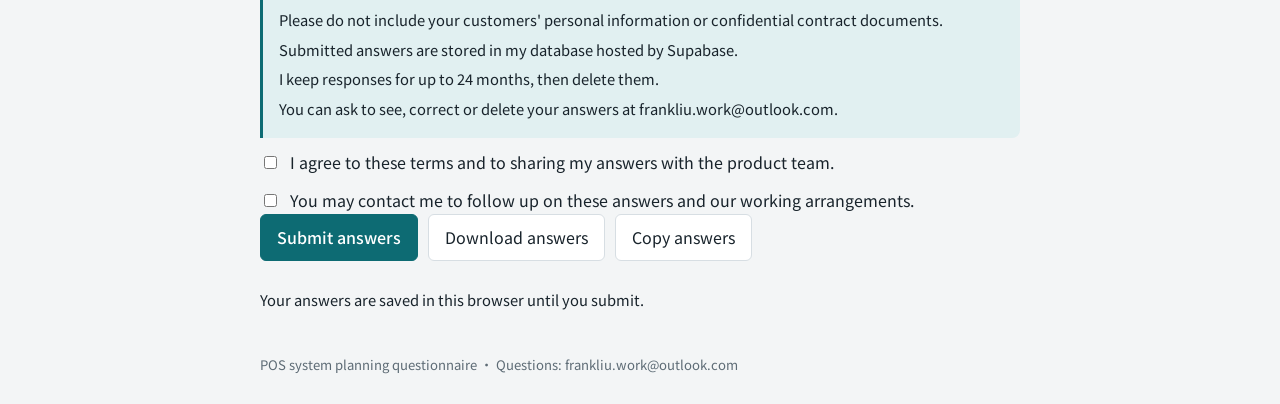
==== commit 433e2e86: "Number the survey questions Show a running number from 1 to 35 before each question; stored answers " ====
--- a/index.html
+++ b/index.html
@@ -39,6 +39,7 @@
 h2 .n{font-family:var(--f-mono);font-size:.8rem;color:var(--accent)}
 .q{background:var(--surface);border:1px solid var(--line);border-radius:8px;padding:12px 14px;display:flex;flex-direction:column;gap:8px}
 .q label{font-weight:500}
+.q .qn{font-family:var(--f-mono);font-size:.85em;color:var(--accent);margin-right:.5em}
 .hint{font-size:.85rem;color:var(--muted);margin-top:-4px}
 .opt{font-size:.8rem;color:var(--muted);font-weight:400}
 textarea,input[type=text],input[type=email]{width:100%;font:inherit;color:var(--ink);background:var(--bg);border:1px solid var(--line);border-radius:6px;padding:8px 10px}
@@ -110,7 +111,7 @@
       sendFail:"Sending failed. Please download your answers and email them to me instead.",
       copied:"Copied. Paste them into an email to me.", copyFail:"Copy failed. Use Download instead.",
       draft:"Your answers are saved in this browser until you submit.",
-      doneTitle:"Thank you", doneBody:"I will go through your answers and come back to you with next steps for working together.",
+      doneTitle:"Thank you", doneBody:"I will go through your answers and come back to you with next steps for working together. If you would like to add or change anything, you are welcome to answer again; I will read the latest answers together with the earlier ones.", again:"Answer again",
       footer:`POS system planning questionnaire · Questions: ${CONFIG.contactEmail}`},
   zh:{eyebrow:"奥克兰 · POS系统规划",
       title:"POS系统规划问卷",
@@ -135,7 +136,7 @@
       sendFail:"提交失败。请下载答卷并通过邮件发给我。",
       copied:"已复制，请粘贴到邮件发给我。", copyFail:"复制失败，请使用下载。",
       draft:"提交前，您的回答会保存在本浏览器中。",
-      doneTitle:"谢谢", doneBody:"我会仔细阅读您的回答，并就下一步合作安排与您联系。",
+      doneTitle:"谢谢", doneBody:"我会仔细阅读您的回答，并就下一步合作安排与您联系。如果您想补充或修改，欢迎重新答卷；我会把最新的回答和之前的一起阅读。", again:"重新答卷",
       footer:`POS系统规划问卷 · 联系：${CONFIG.contactEmail}`}
 };
 
@@ -203,7 +204,10 @@
   $("#eyebrow").textContent=t.eyebrow;$("#title").textContent=t.title;$("#lead").textContent=t.lead;$("#footer").textContent=t.footer;
   document.title=t.title;
   const f=$("#form");f.innerHTML="";
-  if(state.submitted){f.append(h("div",{class:"done"},[h("h2",{text:t.doneTitle}),h("p",{text:t.doneBody})]));$("#progress").textContent="";return}
+  if(state.submitted){
+    const again=h("button",{type:"button",class:"primary",id:"againBtn",text:t.again});
+    again.addEventListener("click",()=>{state={meta:{company:"SHOPTECH"},answers:{},consent:false,contactOk:false};persist();render();window.scrollTo(0,0)});
+    f.append(h("div",{class:"done"},[h("h2",{text:t.doneTitle}),h("p",{text:t.doneBody}),again]));$("#progress").textContent="";return}
 
 
   const about=h("section",{},[h("h2",{},[h("span",{class:"n",text:"00"}),t.about])]);
@@ -218,12 +222,13 @@
   }
   about.append(g);f.append(about);
 
+  let qn=0;
   SECTIONS.forEach((s,si)=>{
     const sec=h("section",{id:s.id},[h("h2",{},[h("span",{class:"n",text:String(si+1).padStart(2,"0")}),s[lang]])]);
     s.qs.forEach(q=>{
       const id="a_"+q.id;const ta=h("textarea",{id,name:id,rows:"3"});ta.value=state.answers[q.id]||"";
       ta.addEventListener("input",e=>{state.answers[q.id]=e.target.value;persist();progress()});
-      sec.append(h("div",{class:"q"},[h("label",{for:id,text:q[lang]}),ta]));
+      qn++;sec.append(h("div",{class:"q"},[h("label",{for:id},[h("span",{class:"qn",text:qn+"."}),q[lang]]),ta]));
     });
     f.append(sec);
   });
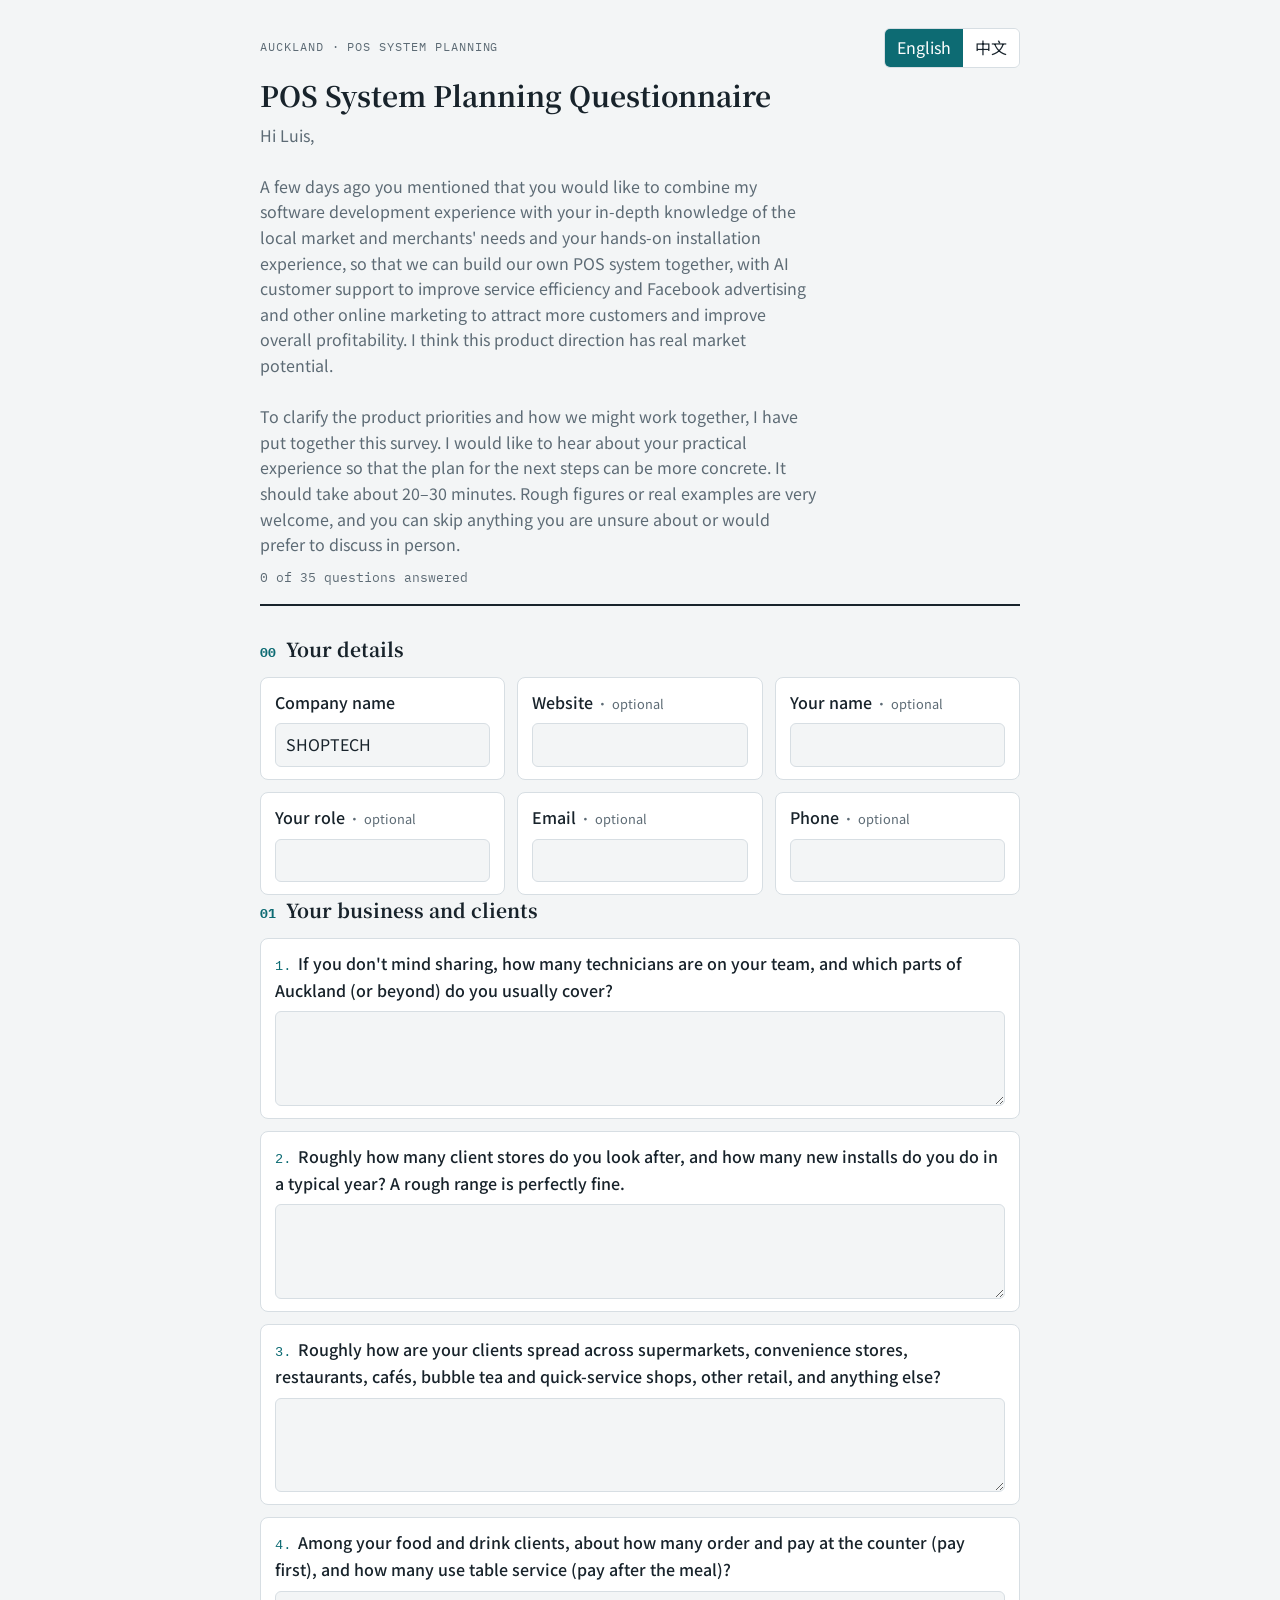
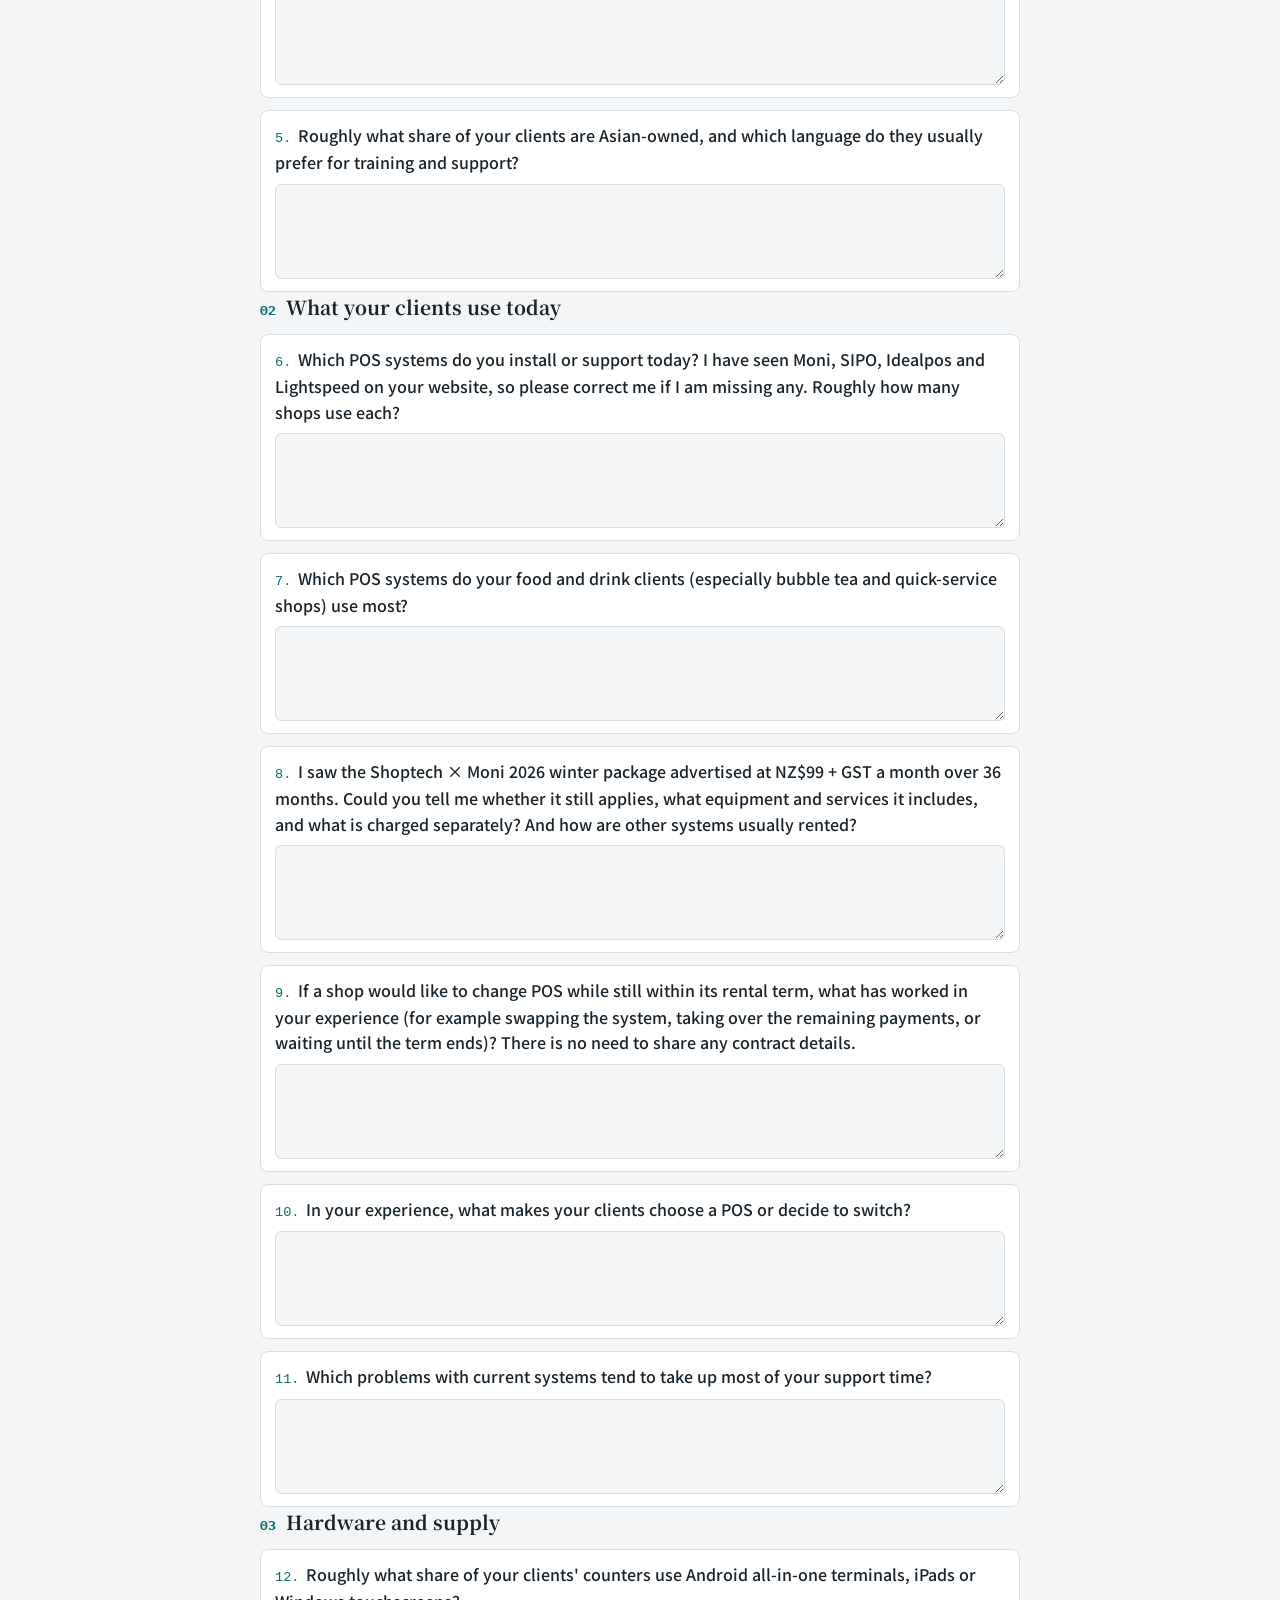
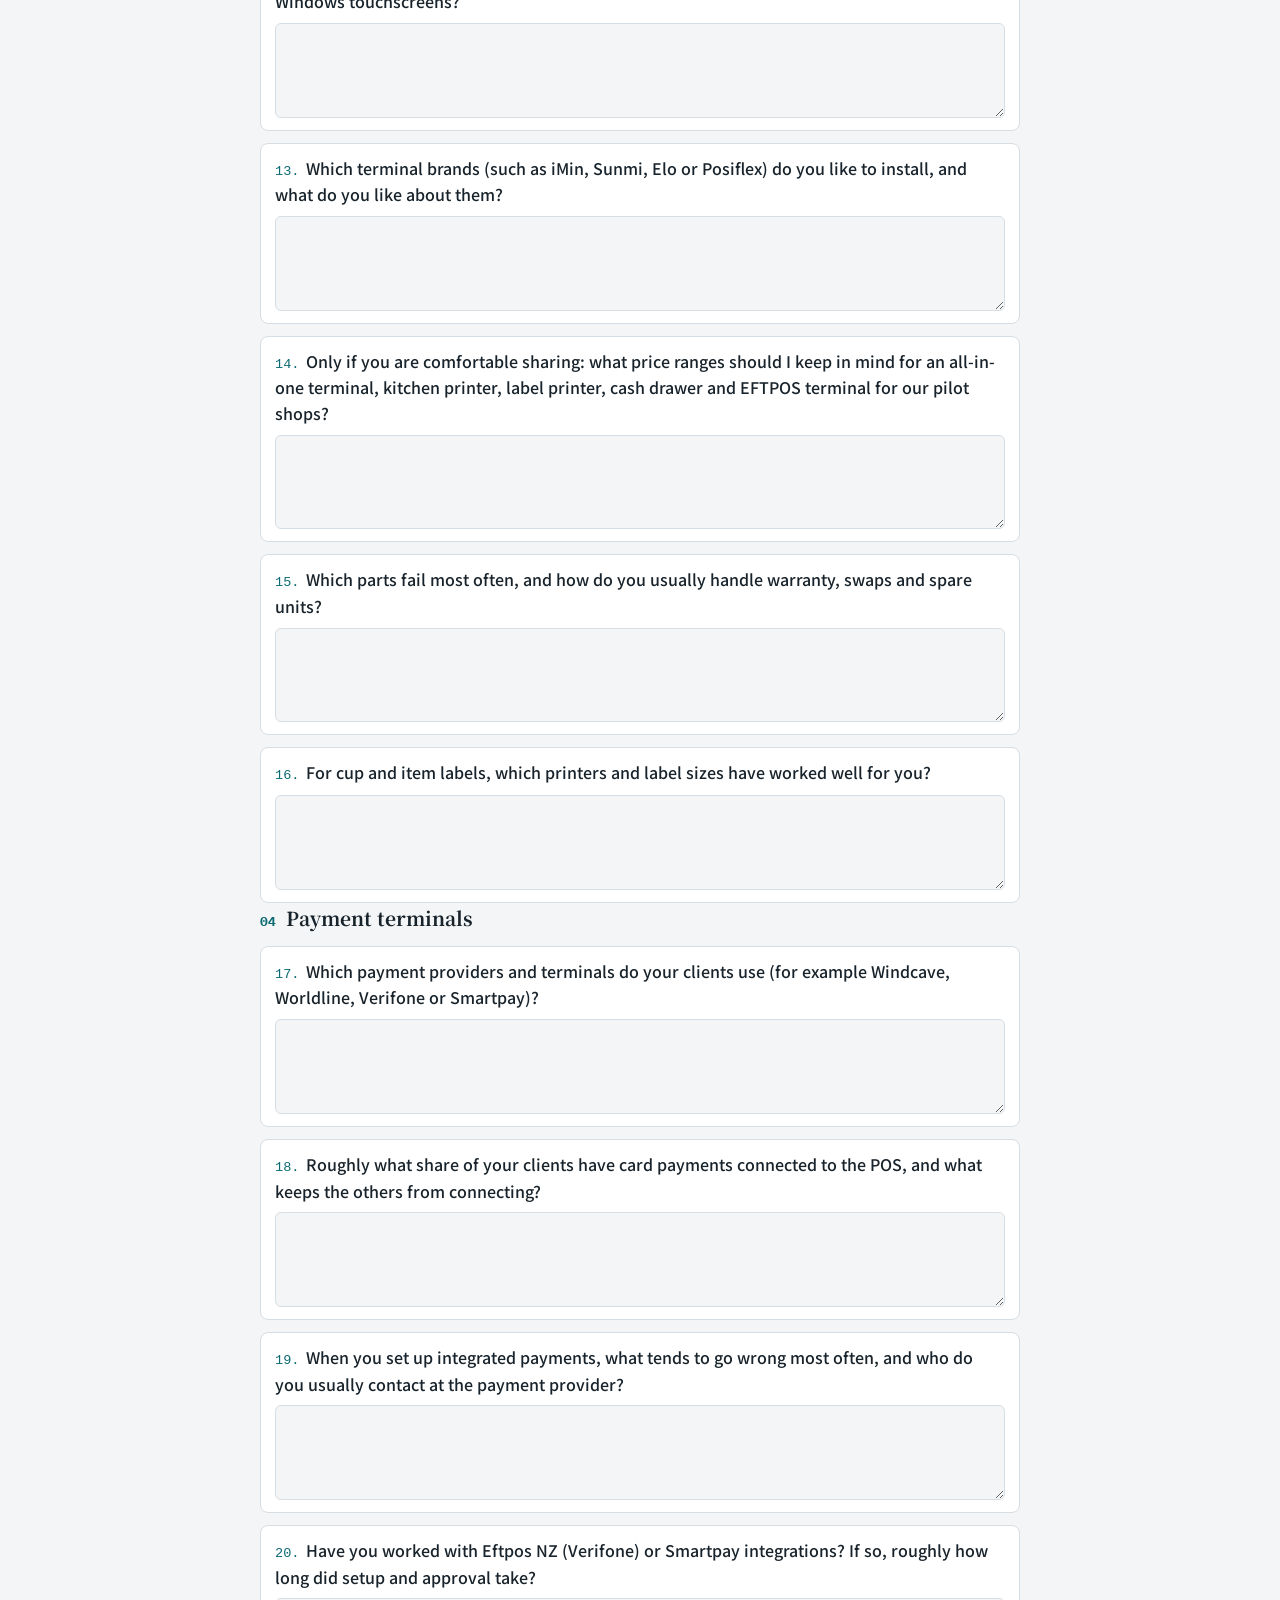
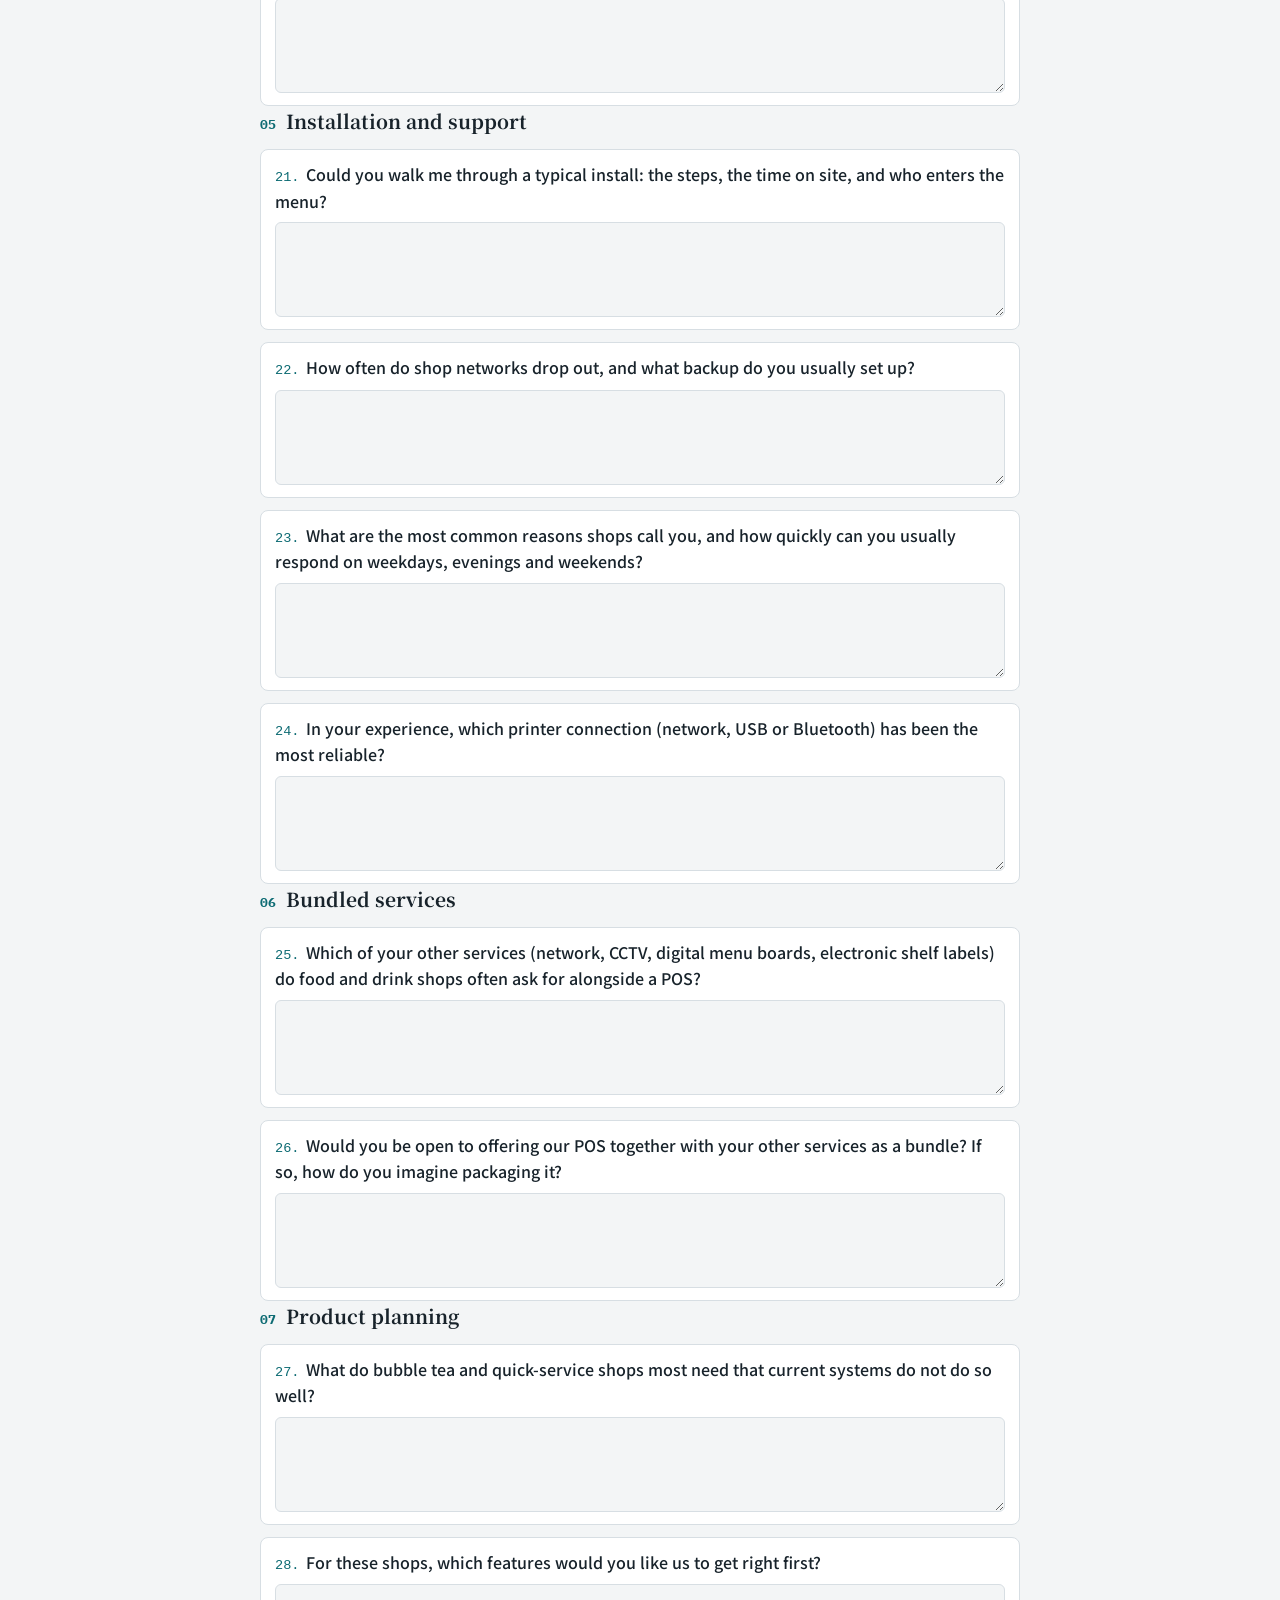
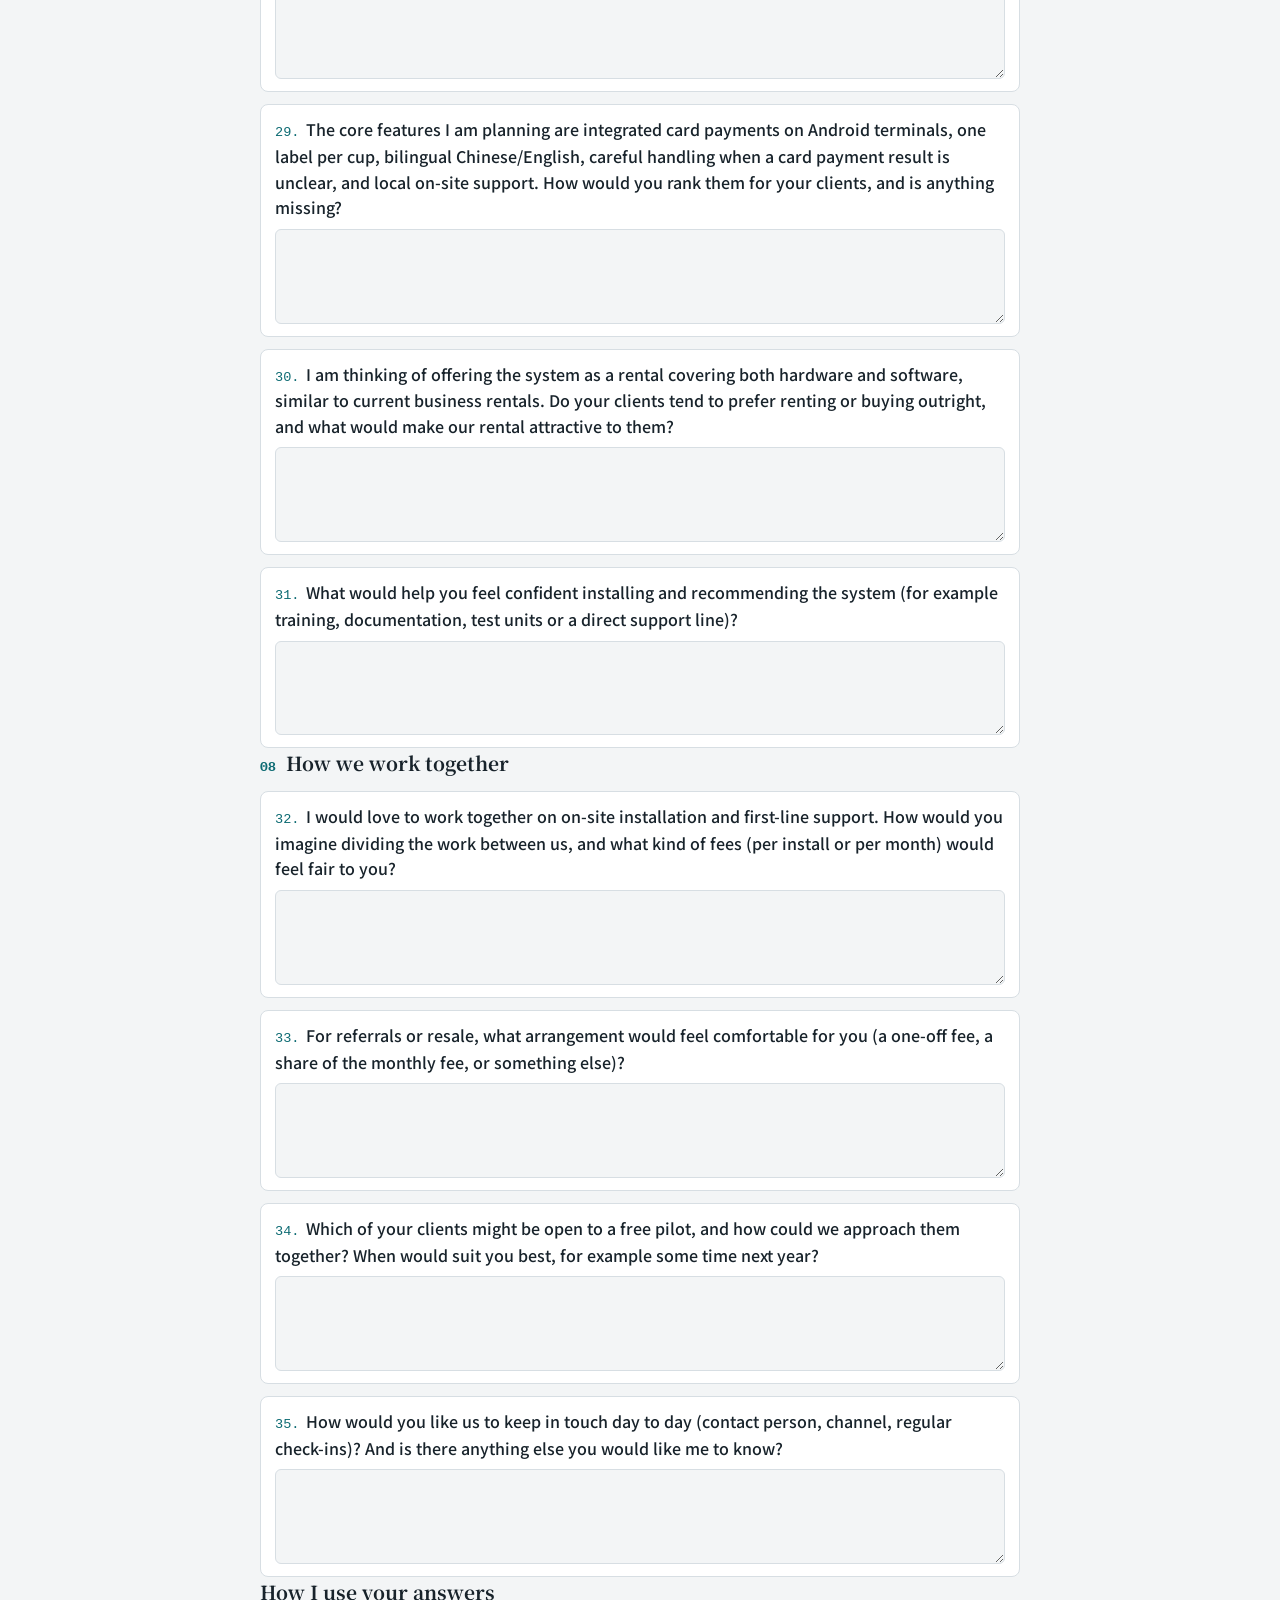
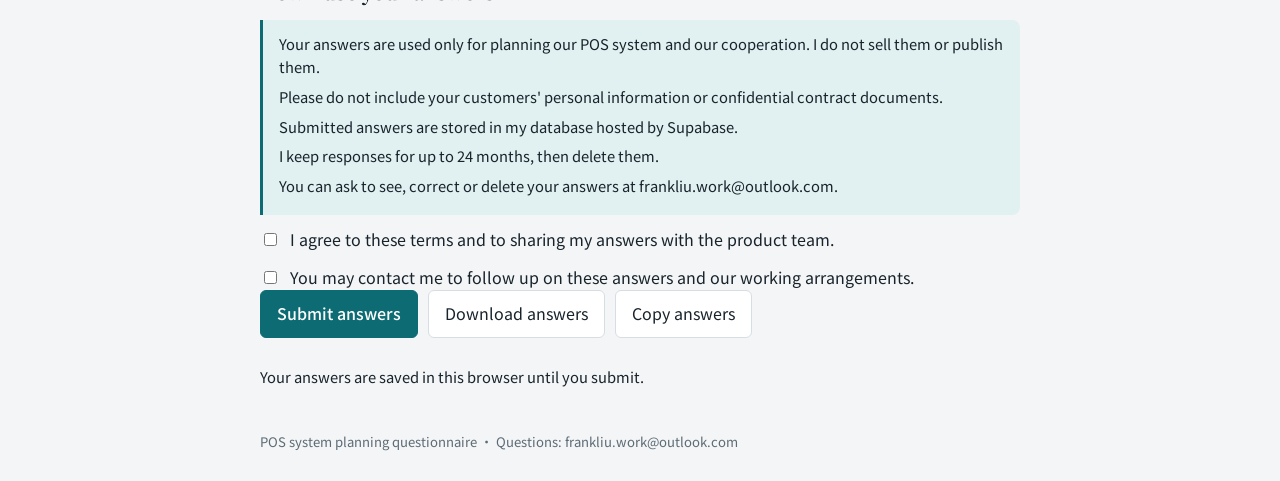
==== commit fa8b8552: "Update the survey introduction wording Co-Authored-By: Claude Sonnet 5.5 <noreply@anthropic.com>" ====
--- a/index.html
+++ b/index.html
@@ -90,7 +90,7 @@
 const T = {
   en:{eyebrow:"Auckland · POS system planning",
       title:"POS System Planning Questionnaire",
-      lead:`Hi Luis,\n\nWhen we last worked together on an installation, you shared your vision for your own POS system, with AI customer support to improve service efficiency and Facebook advertising and other online marketing channels to attract more customers and improve overall profitability. You also suggested that we work on the system together, drawing on my software development experience. I think this direction has real potential and offers a promising business opportunity. I have put together this survey to draw on your first-hand experience, help me clarify the product priorities, and help us work out how to collaborate and turn the idea into a practical plan. Please allow around 20–30 minutes. Estimates and examples are welcome, and you can skip anything you are unsure about or would prefer to discuss in person.`,
+      lead:`Hi Luis,\n\nA few days ago you mentioned that you would like to combine my software development experience with your in-depth knowledge of the local market and merchants' needs and your hands-on installation experience, so that we can build our own POS system together, with AI customer support to improve service efficiency and Facebook advertising and other online marketing to attract more customers and improve overall profitability. I think this product direction has real market potential.\n\nTo clarify the product priorities and how we might work together, I have put together this survey. I would like to hear about your practical experience so that the plan for the next steps can be more concrete. It should take about 20–30 minutes. Rough figures or real examples are very welcome, and you can skip anything you are unsure about or would prefer to discuss in person.`,
       progress:(a,b)=>`${a} of ${b} questions answered`,
       optional:"optional",
       about:"Your details",
@@ -115,7 +115,7 @@
       footer:`POS system planning questionnaire · Questions: ${CONFIG.contactEmail}`},
   zh:{eyebrow:"奥克兰 · POS系统规划",
       title:"POS系统规划问卷",
-      lead:`Luis 您好，\n\n上次一起做安装时，您提到，希望打造自己的POS系统，并通过AI智能客服提升服务效率、借助Facebook广告等网络营销方式拓展客户，从而提高整体盈利能力，也希望发挥我的软件开发经验，一起把这个想法做起来。我觉得这个方向很有潜力，也有不错的商业前景。为了进一步明确产品重点和合作方式，我整理了这份问卷，希望结合您的一线经验，把接下来的计划做得更具体。填写约需20–30分钟，欢迎提供大致数据或实际案例；不确定或希望当面讨论的问题，可以先跳过。`,
+      lead:`Luis 您好，\n\n前几天您提到，希望结合我的软件开发经验，以及您对本地市场和商户需求的深入了解和一线安装经验，我们一起打造自己的 POS 系统，并通过 AI 智能客服提升服务效率，再借助 Facebook 广告等网络营销拓展客户，提高整体盈利能力。我觉得这个产品方向确实有不错的市场前景。\n\n为了进一步明确产品重点和合作方式，我整理了这份问卷，想听听您的实际经验，好让接下来的计划更具体。填写大约需要 20 到 30 分钟，欢迎提供大致数据或实际案例。不确定的问题，或者想当面聊的，可以先跳过。`,
       progress:(a,b)=>`已回答 ${a} / ${b} 题`,
       optional:"选填",
       about:"您的信息",
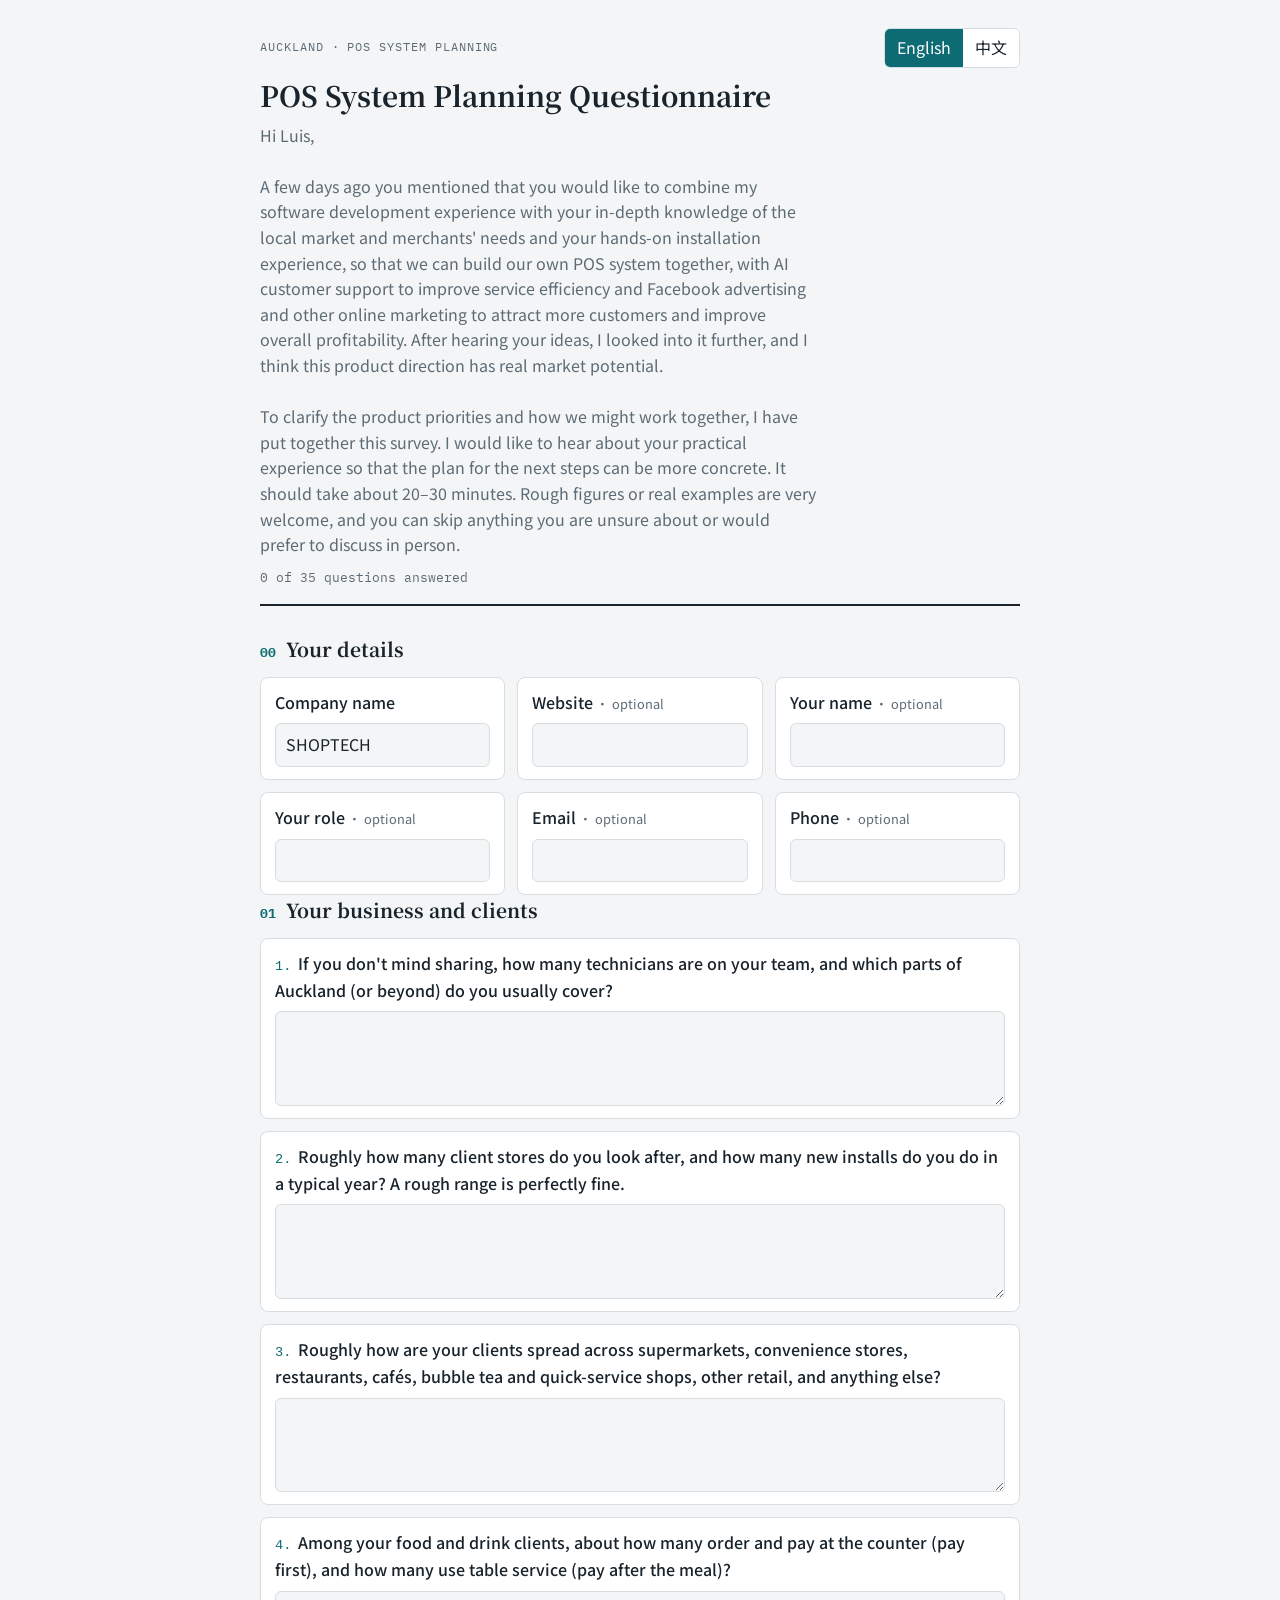
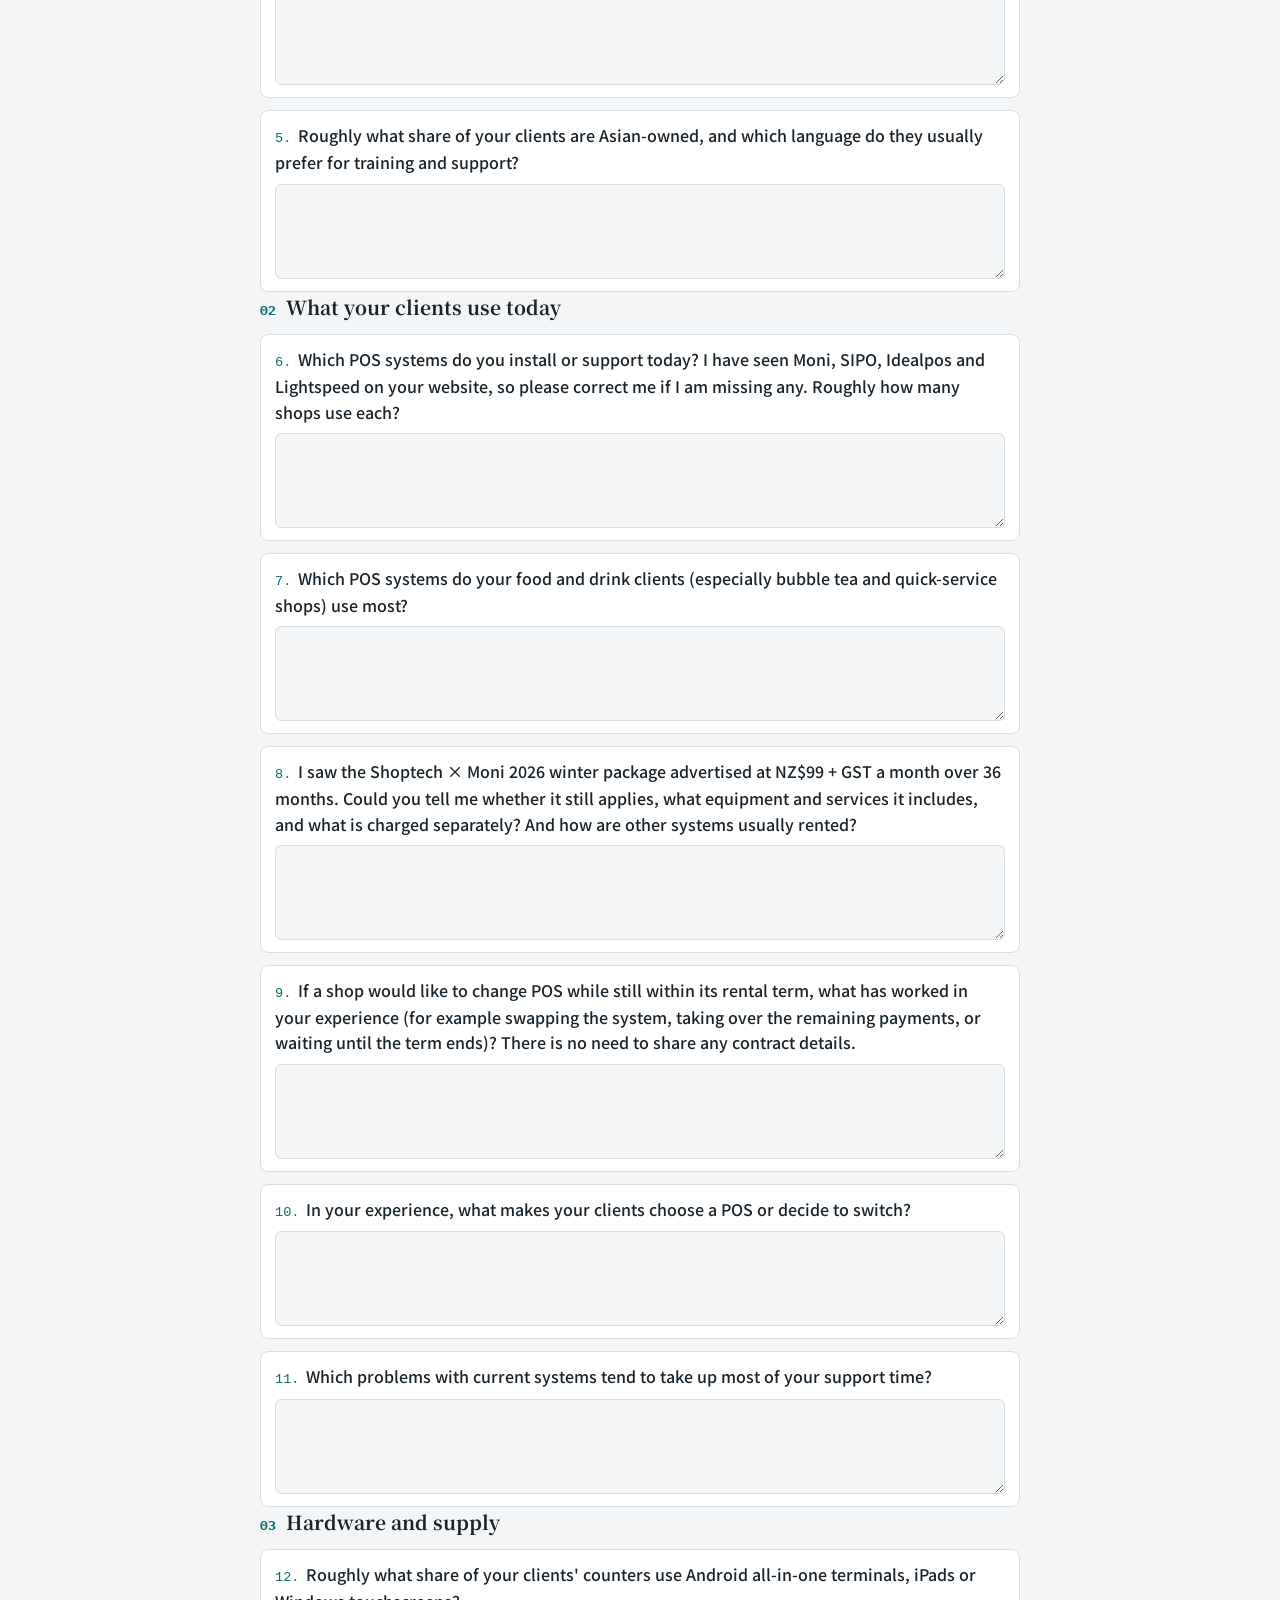
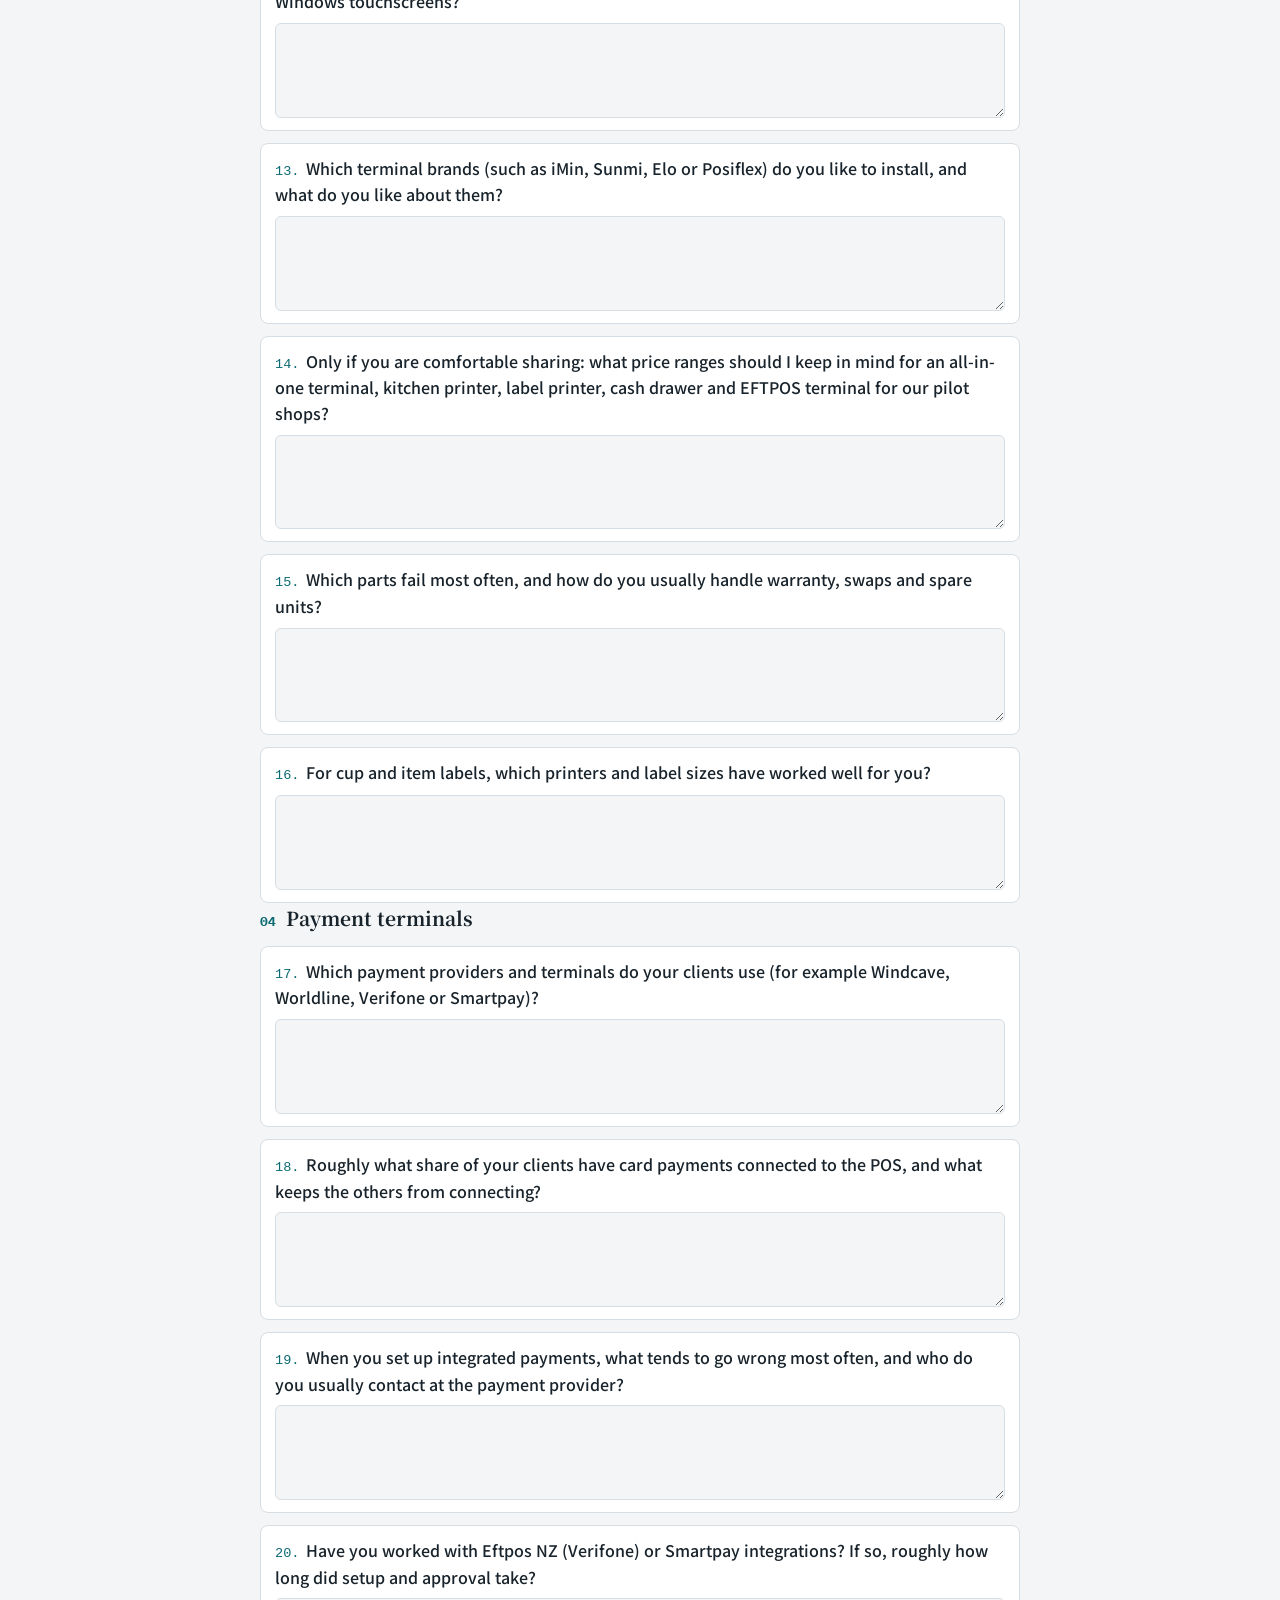
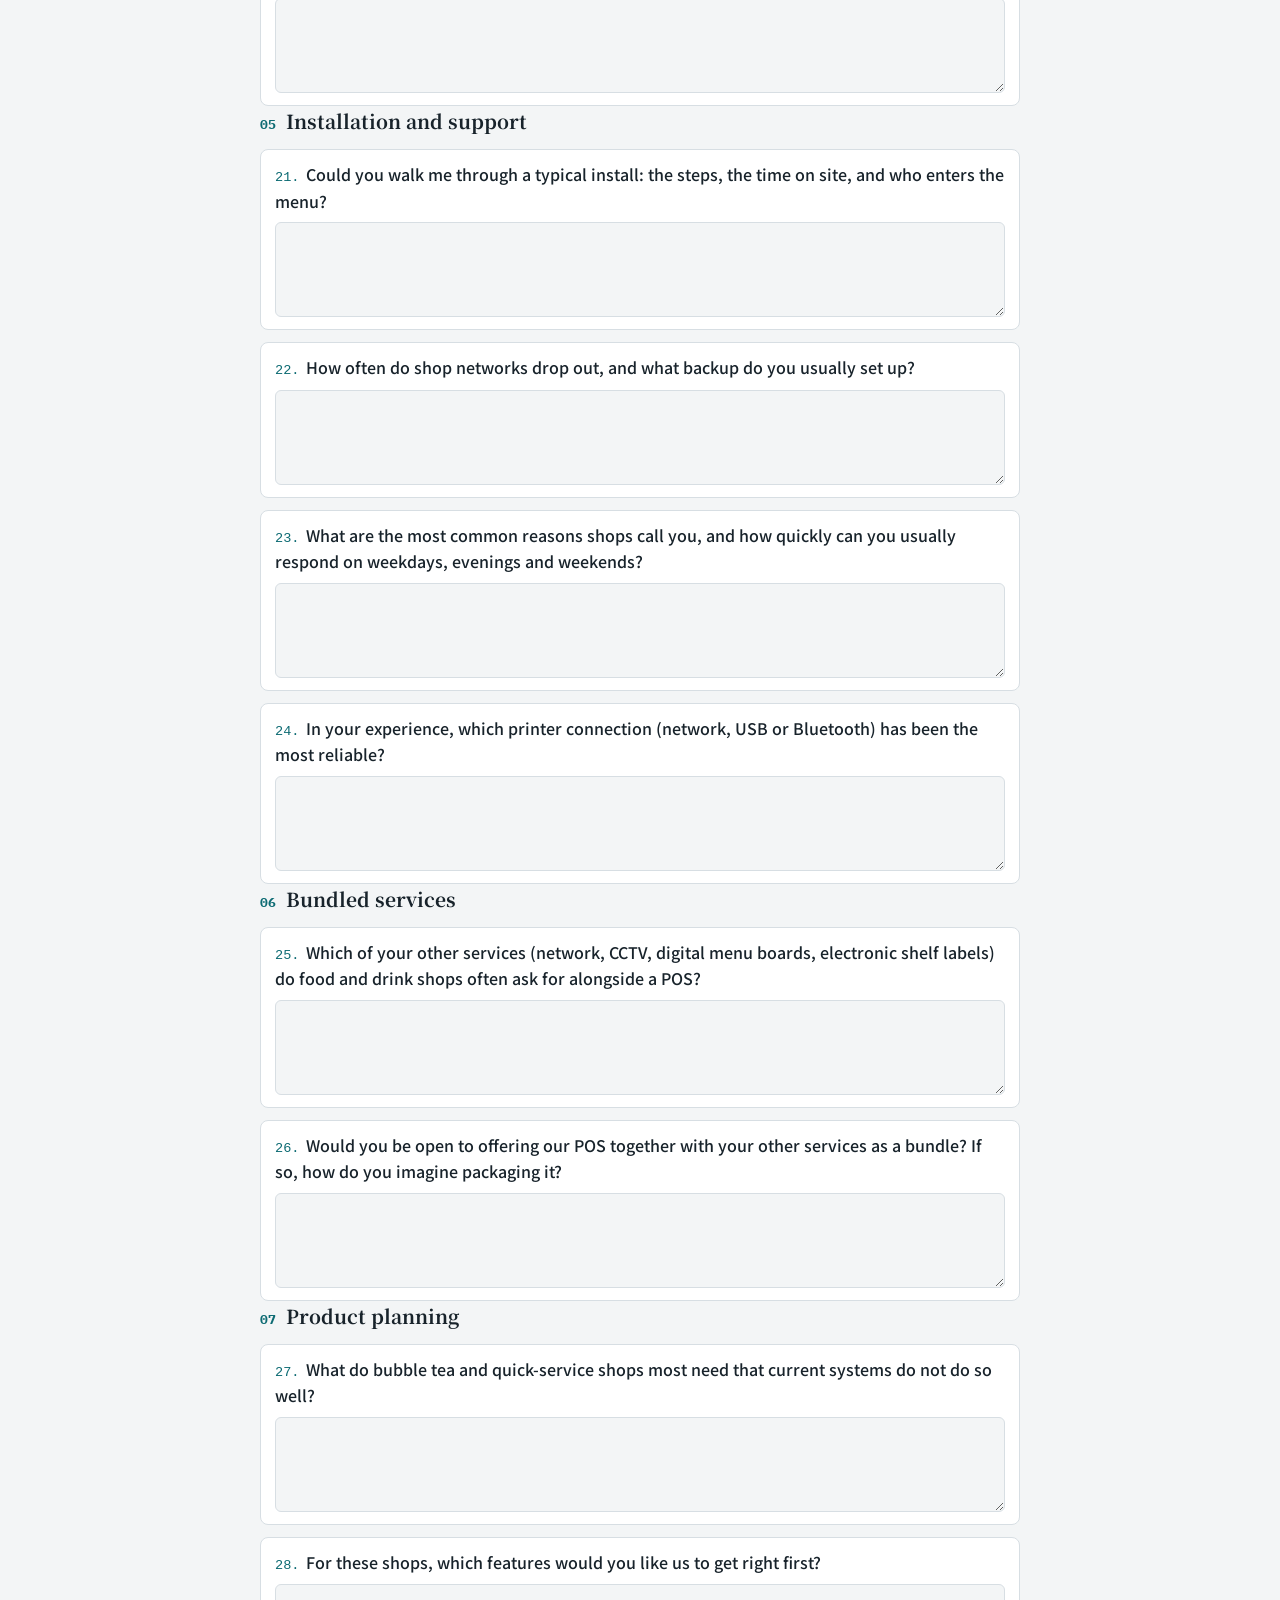
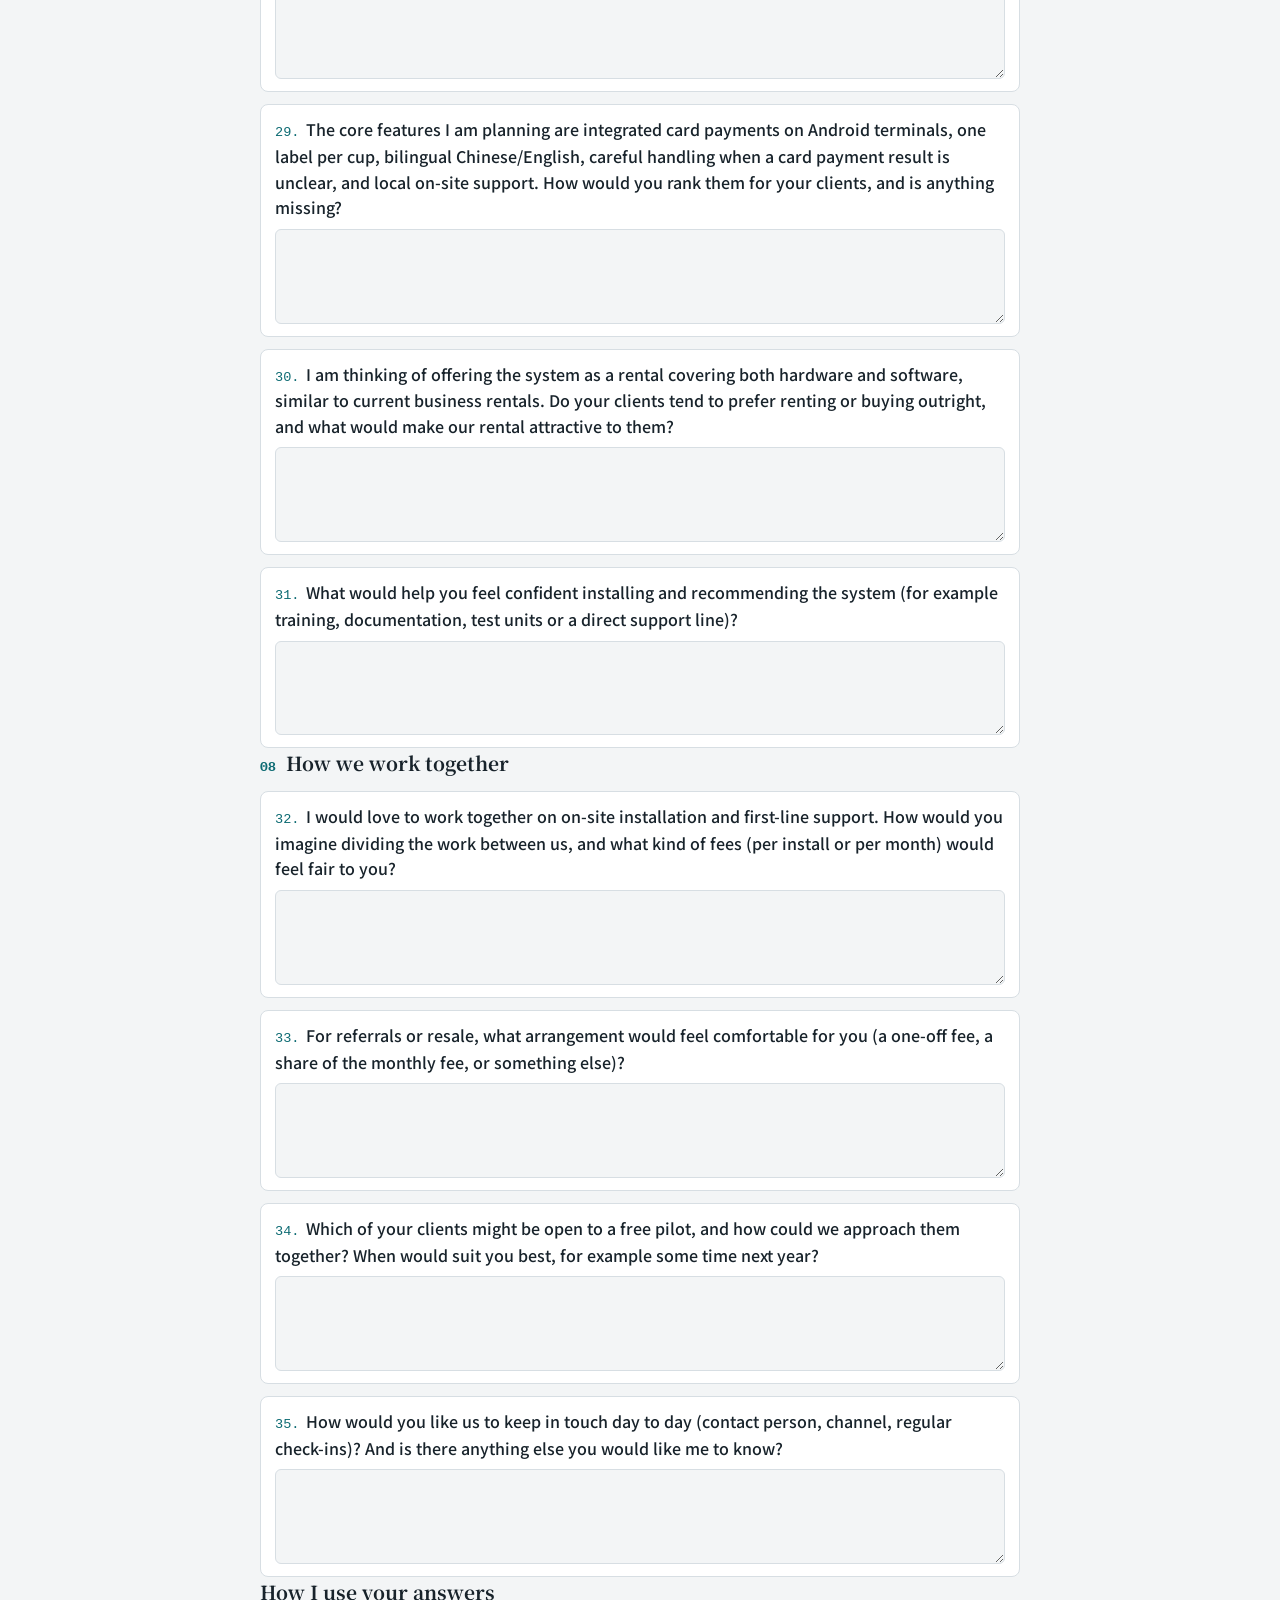
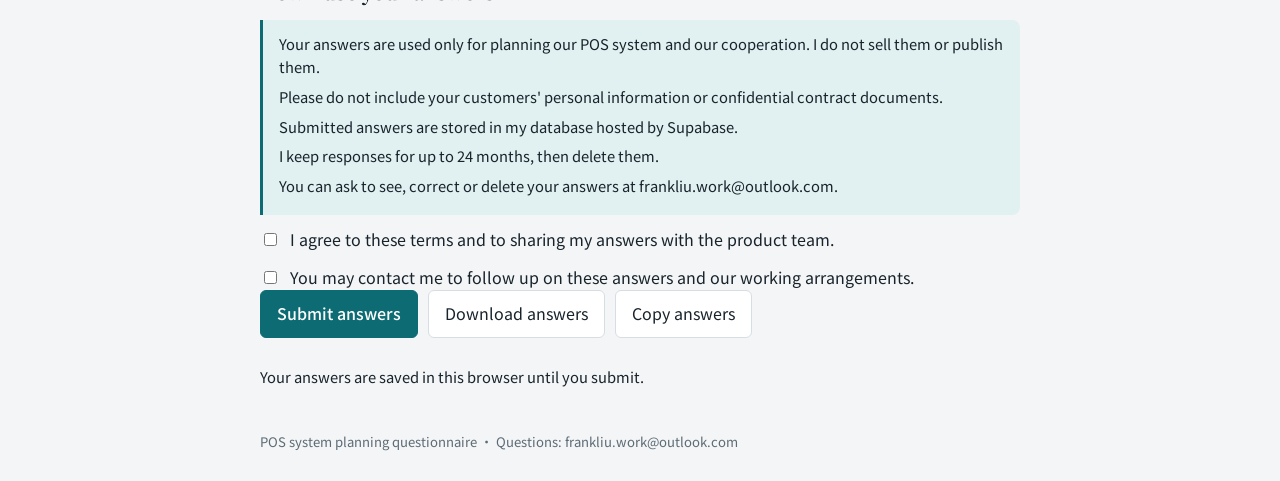
==== commit 49f737b7: "Reword the market-potential sentence in the survey introduction Co-Authored-By: Claude Sonnet 5.5 <n" ====
--- a/index.html
+++ b/index.html
@@ -90,7 +90,7 @@
 const T = {
   en:{eyebrow:"Auckland · POS system planning",
       title:"POS System Planning Questionnaire",
-      lead:`Hi Luis,\n\nA few days ago you mentioned that you would like to combine my software development experience with your in-depth knowledge of the local market and merchants' needs and your hands-on installation experience, so that we can build our own POS system together, with AI customer support to improve service efficiency and Facebook advertising and other online marketing to attract more customers and improve overall profitability. I think this product direction has real market potential.\n\nTo clarify the product priorities and how we might work together, I have put together this survey. I would like to hear about your practical experience so that the plan for the next steps can be more concrete. It should take about 20–30 minutes. Rough figures or real examples are very welcome, and you can skip anything you are unsure about or would prefer to discuss in person.`,
+      lead:`Hi Luis,\n\nA few days ago you mentioned that you would like to combine my software development experience with your in-depth knowledge of the local market and merchants' needs and your hands-on installation experience, so that we can build our own POS system together, with AI customer support to improve service efficiency and Facebook advertising and other online marketing to attract more customers and improve overall profitability. After hearing your ideas, I looked into it further, and I think this product direction has real market potential.\n\nTo clarify the product priorities and how we might work together, I have put together this survey. I would like to hear about your practical experience so that the plan for the next steps can be more concrete. It should take about 20–30 minutes. Rough figures or real examples are very welcome, and you can skip anything you are unsure about or would prefer to discuss in person.`,
       progress:(a,b)=>`${a} of ${b} questions answered`,
       optional:"optional",
       about:"Your details",
@@ -115,7 +115,7 @@
       footer:`POS system planning questionnaire · Questions: ${CONFIG.contactEmail}`},
   zh:{eyebrow:"奥克兰 · POS系统规划",
       title:"POS系统规划问卷",
-      lead:`Luis 您好，\n\n前几天您提到，希望结合我的软件开发经验，以及您对本地市场和商户需求的深入了解和一线安装经验，我们一起打造自己的 POS 系统，并通过 AI 智能客服提升服务效率，再借助 Facebook 广告等网络营销拓展客户，提高整体盈利能力。我觉得这个产品方向确实有不错的市场前景。\n\n为了进一步明确产品重点和合作方式，我整理了这份问卷，想听听您的实际经验，好让接下来的计划更具体。填写大约需要 20 到 30 分钟，欢迎提供大致数据或实际案例。不确定的问题，或者想当面聊的，可以先跳过。`,
+      lead:`Luis 您好，\n\n前几天您提到，希望结合我的软件开发经验，以及您对本地市场和商户需求的深入了解和一线安装经验，我们一起打造自己的 POS 系统，并通过 AI 智能客服提升服务效率，再借助 Facebook 广告等网络营销拓展客户，提高整体盈利能力。听您讲了这些想法，我又做了一些进一步的了解，觉得这个产品方向确实有不错的市场前景。\n\n为了进一步明确产品重点和合作方式，我整理了这份问卷，想听听您的实际经验，好让接下来的计划更具体。填写大约需要 20 到 30 分钟，欢迎提供大致数据或实际案例。不确定的问题，或者想当面聊的，可以先跳过。`,
       progress:(a,b)=>`已回答 ${a} / ${b} 题`,
       optional:"选填",
       about:"您的信息",
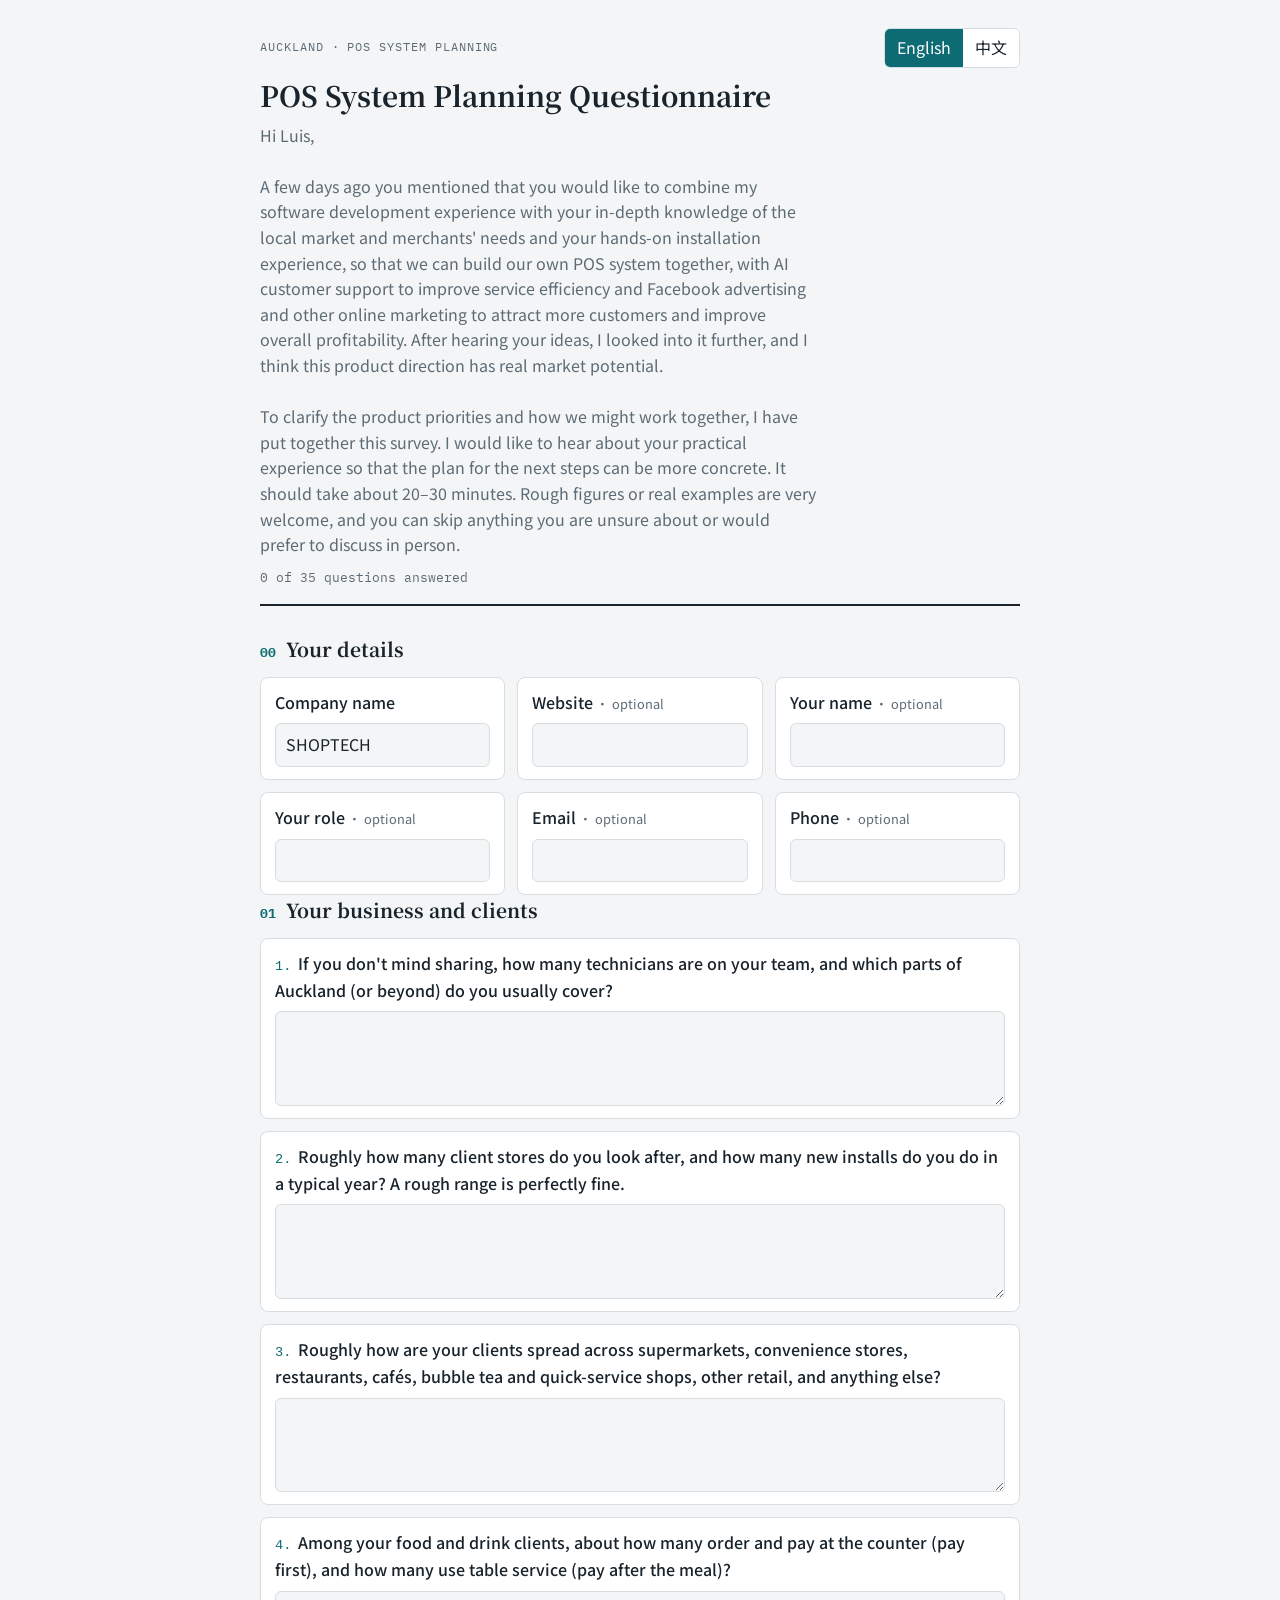
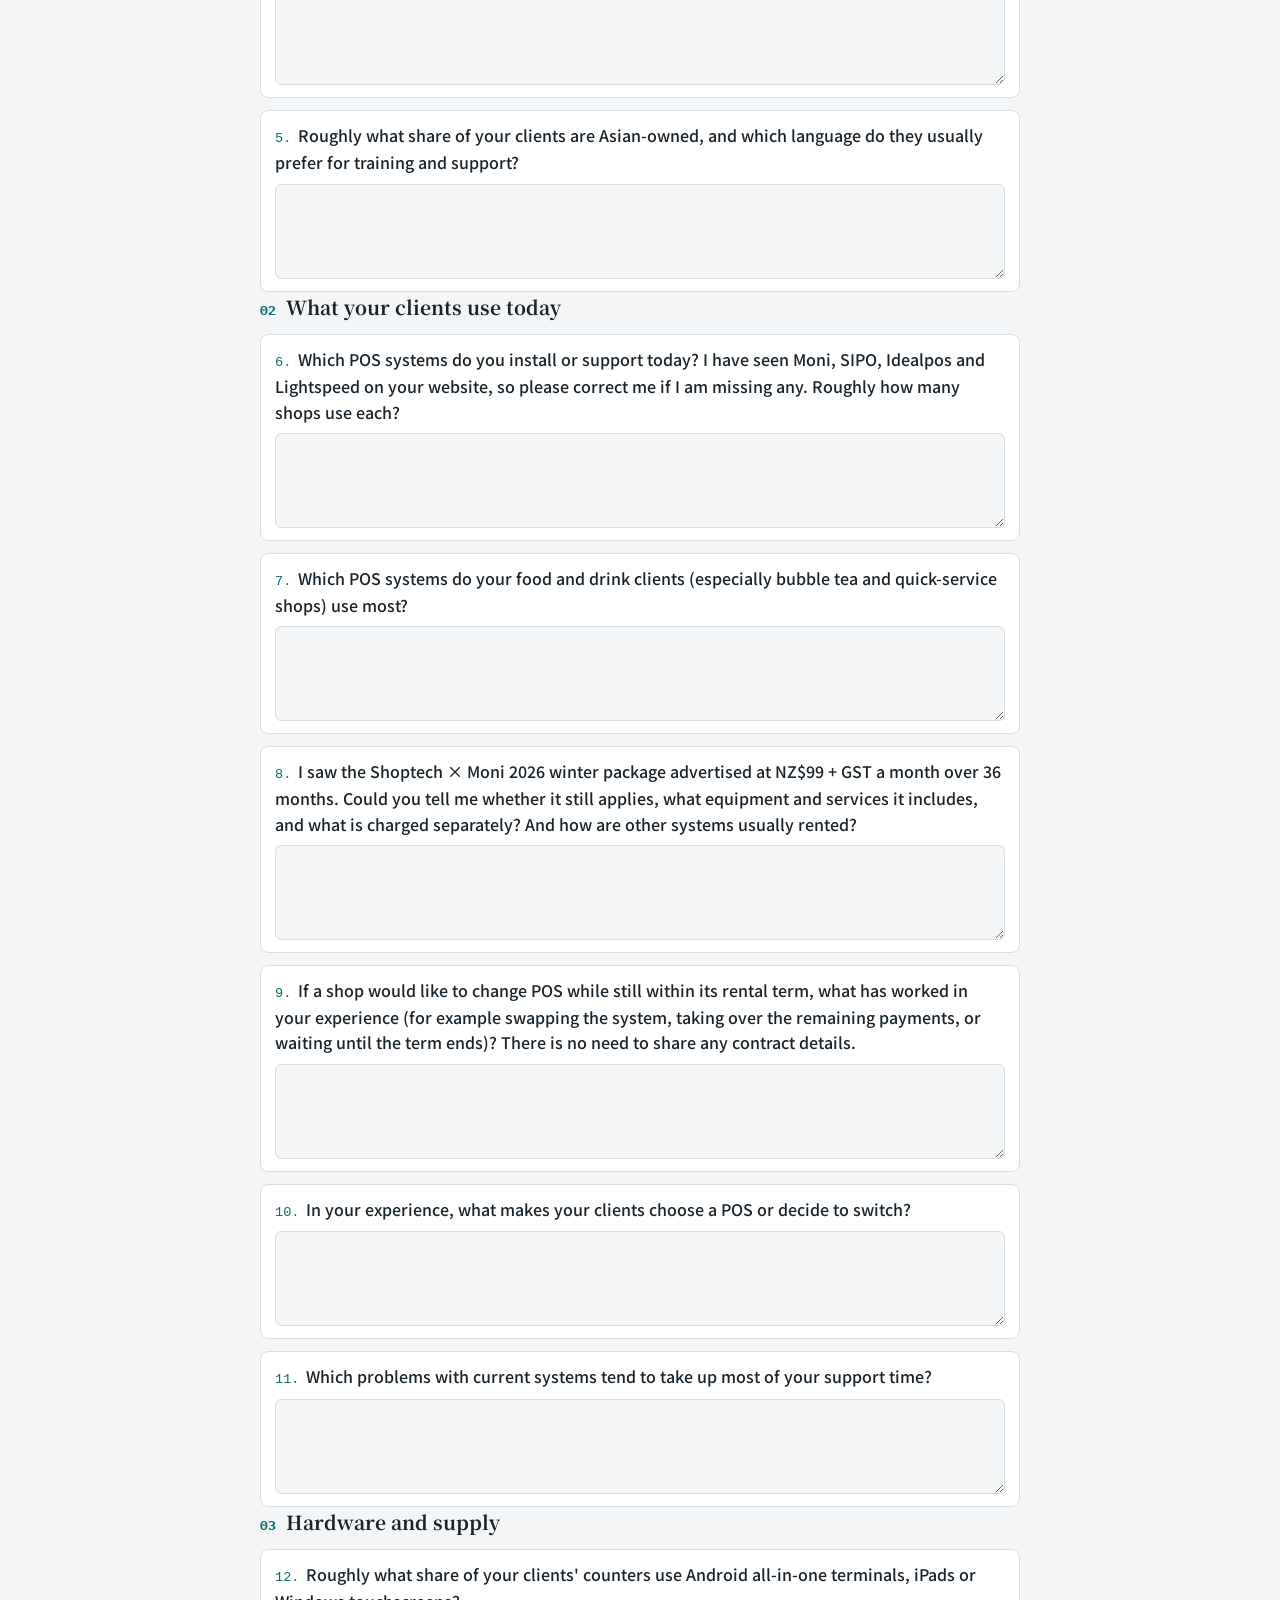
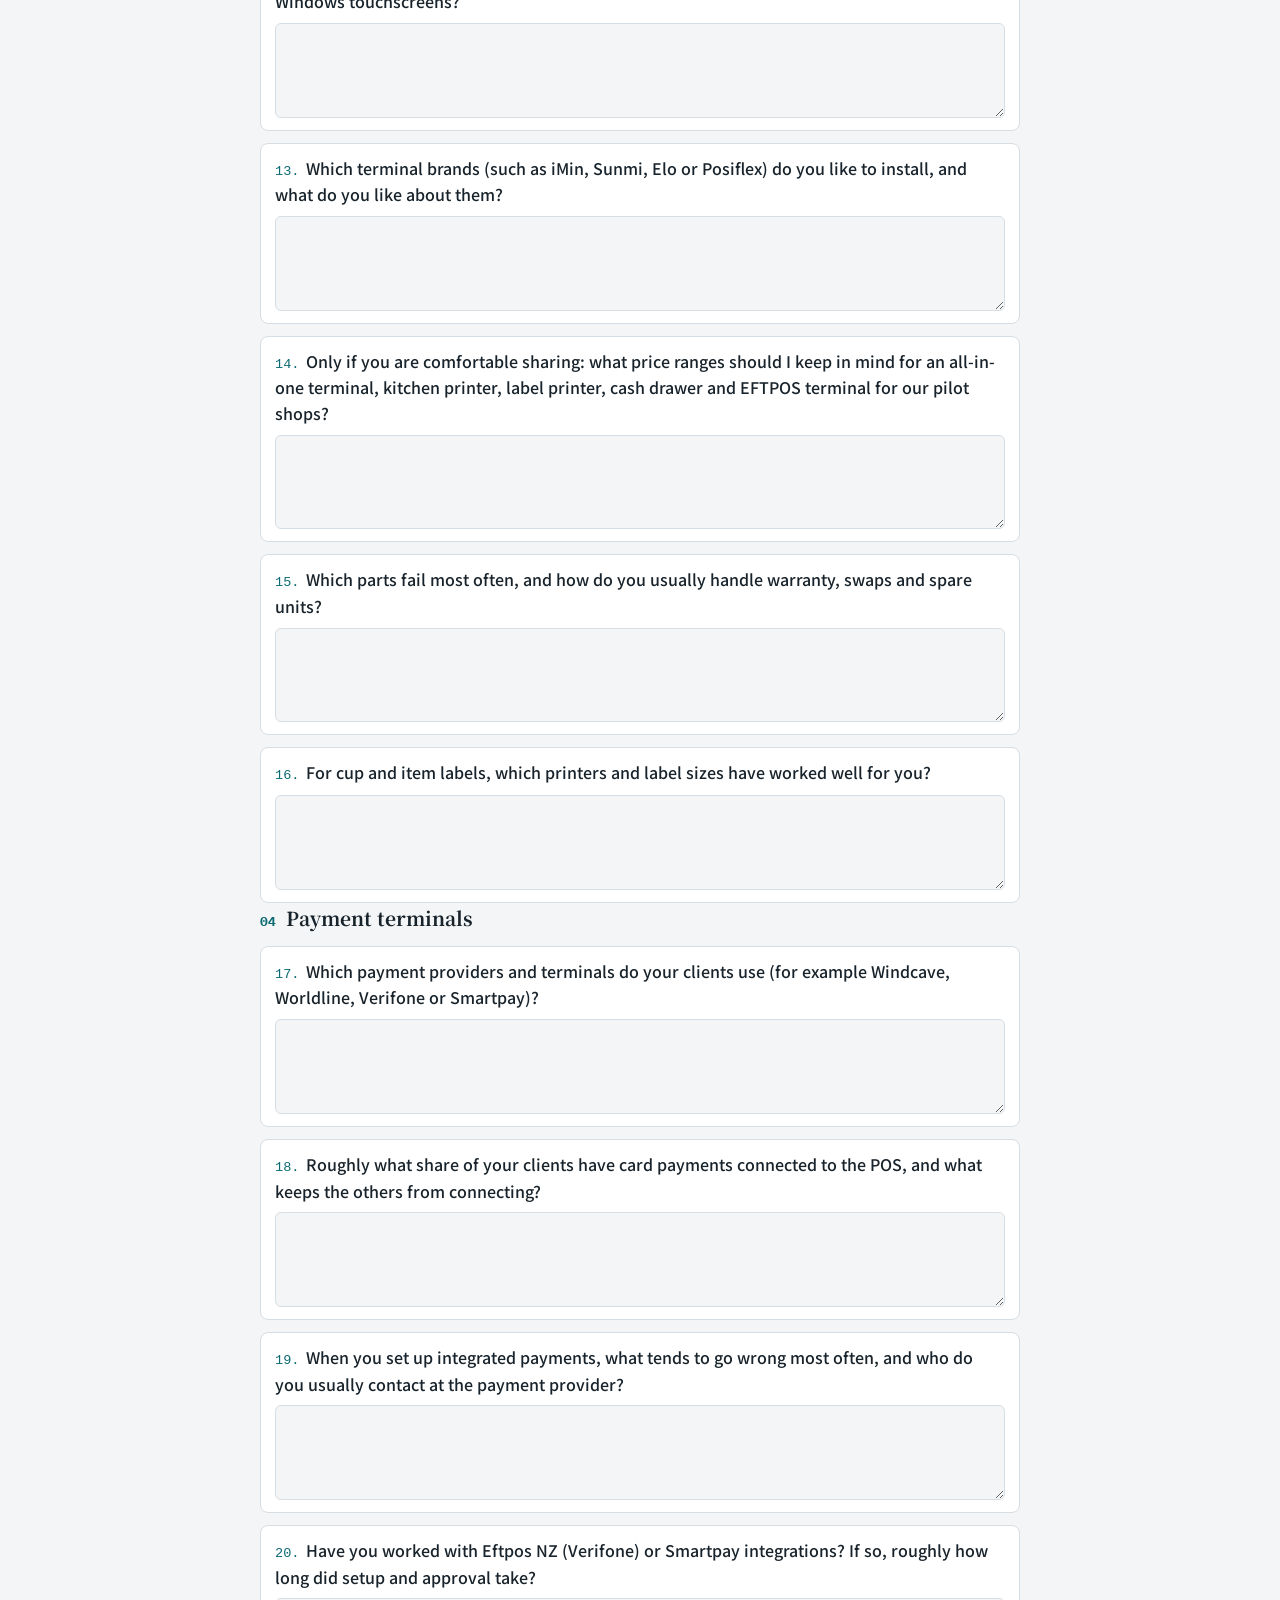
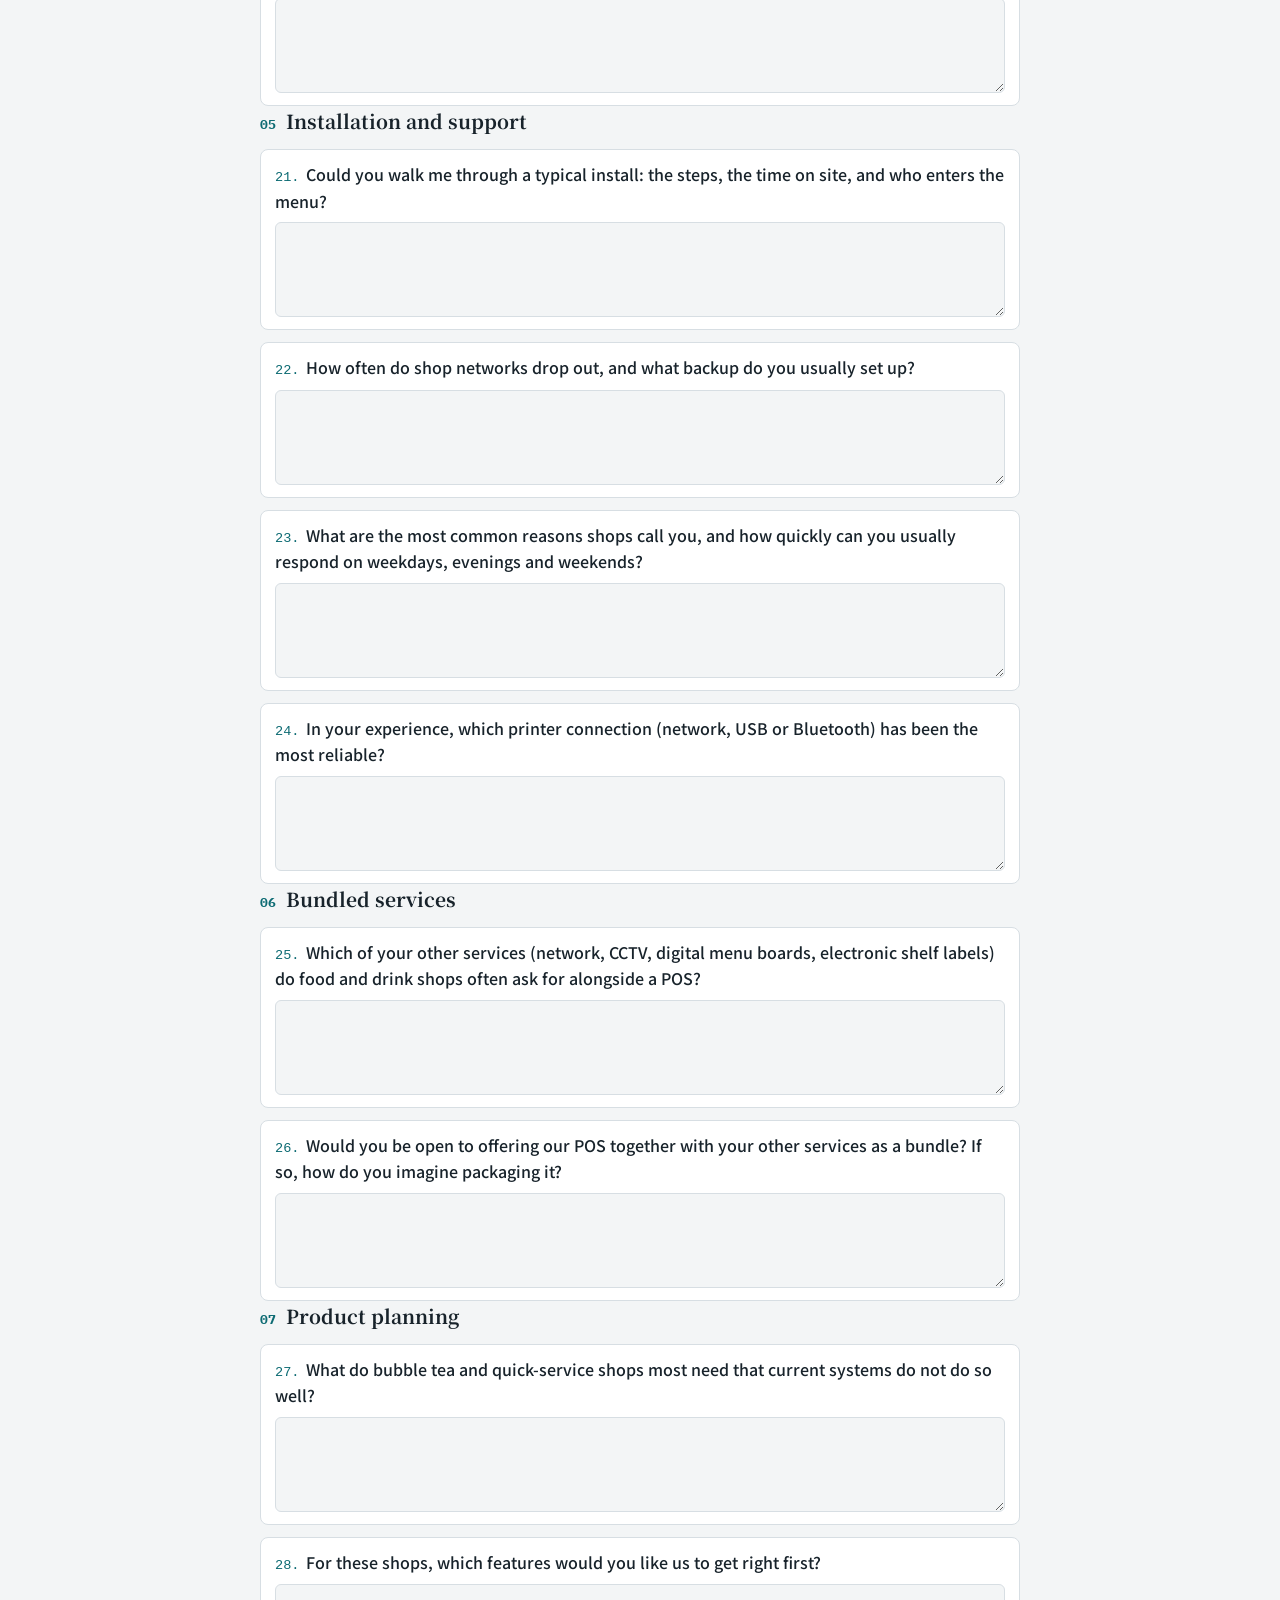
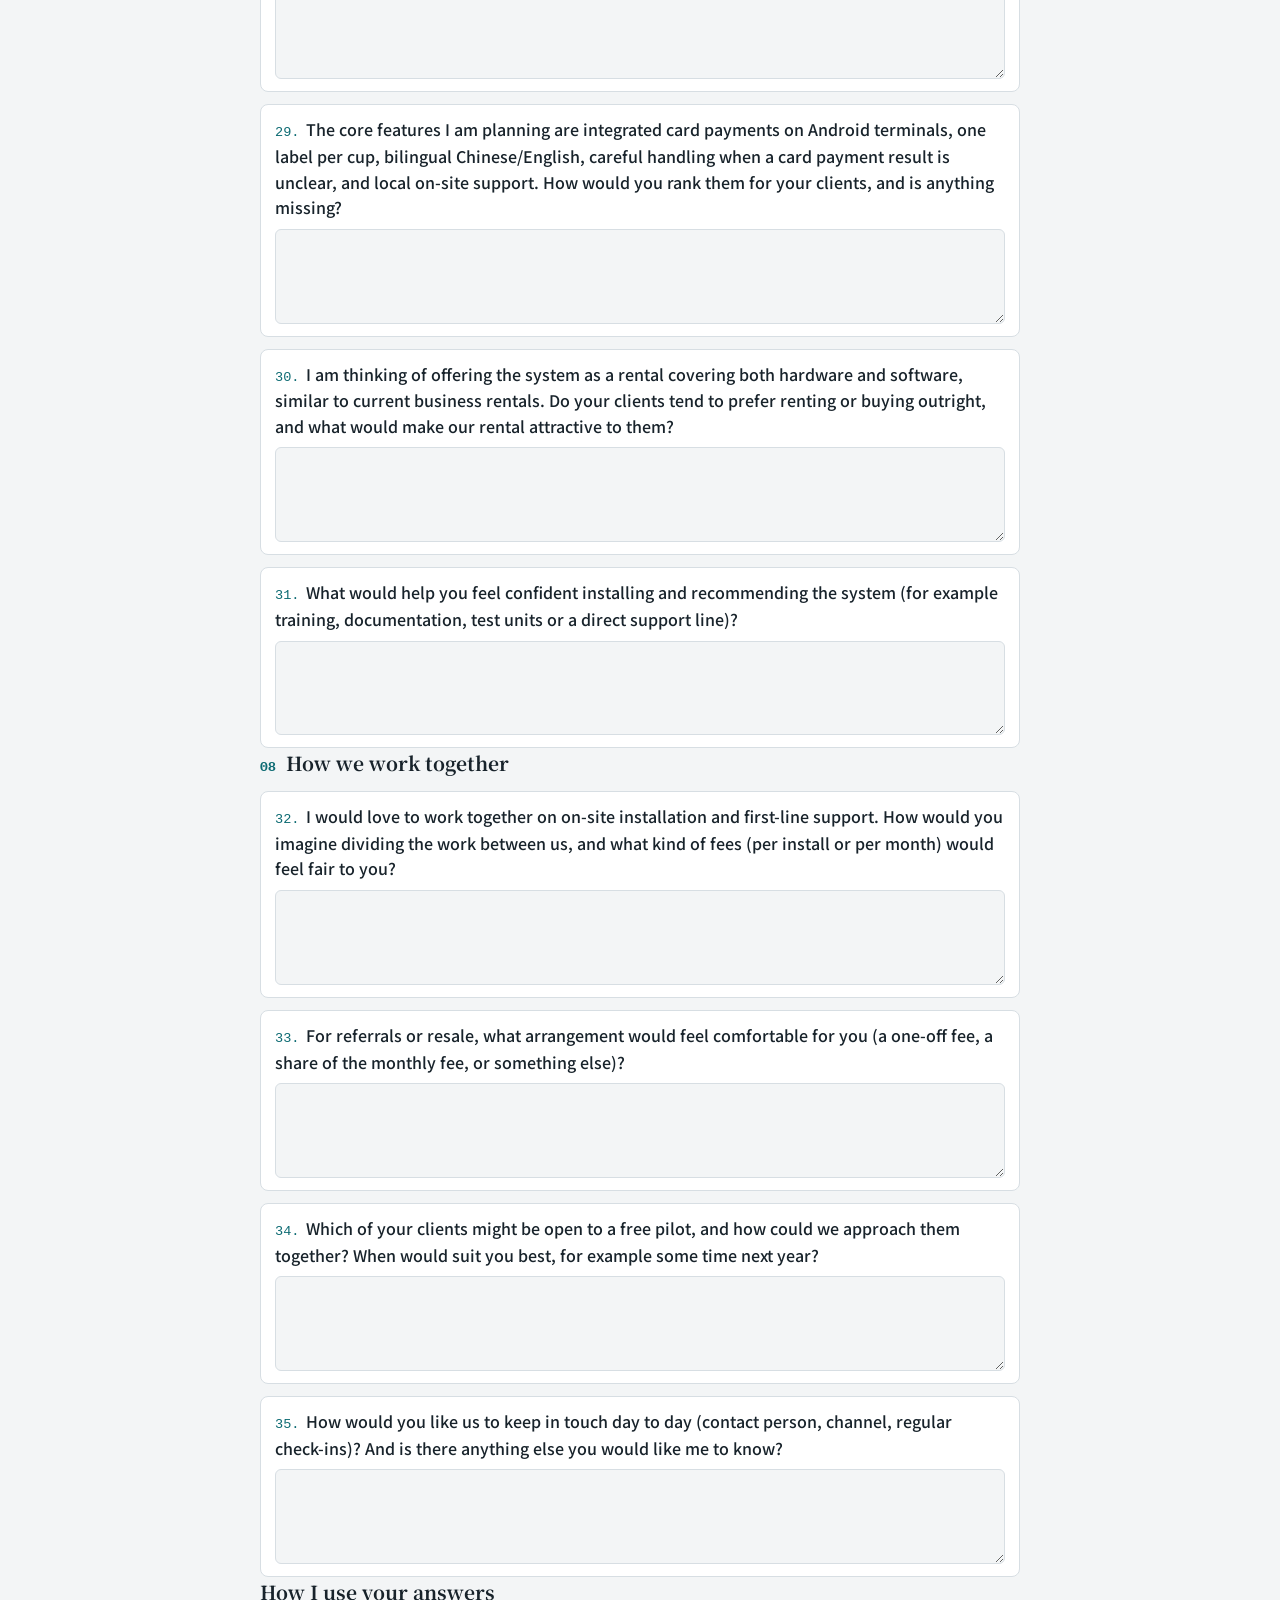
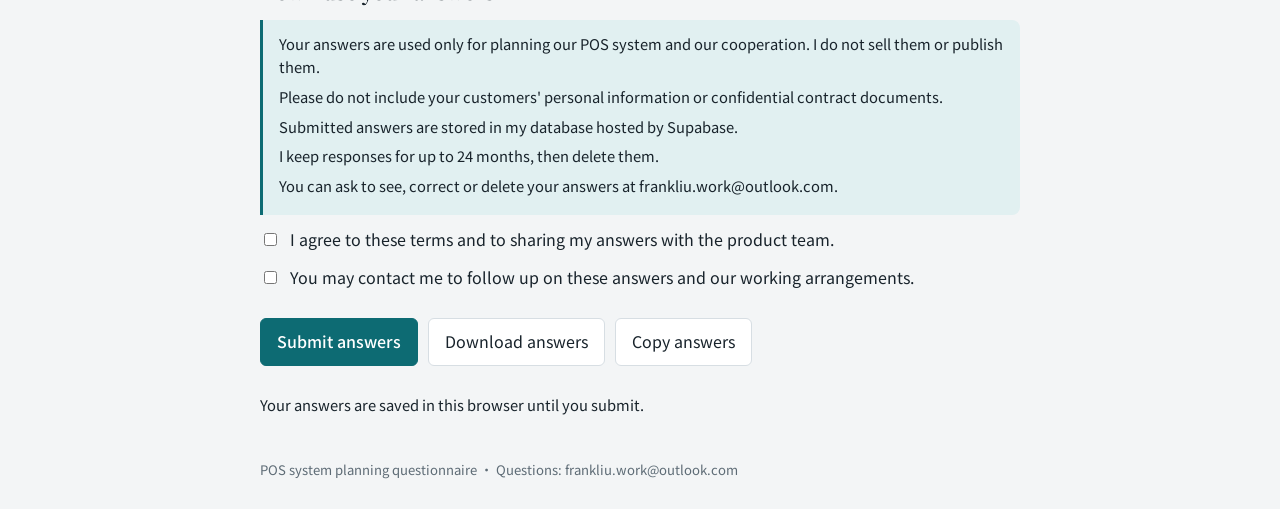
==== commit 0ef9ce98: "Add space above the submit buttons and export answers in the page language Download and copy now use" ====
--- a/index.html
+++ b/index.html
@@ -55,6 +55,7 @@
 button:focus-visible{outline:2px solid var(--accent);outline-offset:2px}
 button:disabled{opacity:.5;cursor:not-allowed}
 .actions{display:flex;flex-wrap:wrap;gap:10px;align-items:center}
+.submit-panel{margin-top:28px}
 .status{font-size:.92rem}
 .status.err{color:var(--warn)} .status.ok{color:var(--ok)}
 .done{background:var(--surface);border:1px solid var(--ok);border-radius:8px;padding:20px}
@@ -248,7 +249,7 @@
   const dl=h("button",{type:"button",id:"dlBtn",text:t.download,class:ONLINE?"":"primary"});
   const cp=h("button",{type:"button",id:"cpBtn",text:t.copy});
   acts.append(dl,cp);
-  f.append(h("section",{},[acts,status]));
+  f.append(h("section",{class:"submit-panel"},[acts,status]));
   dl.addEventListener("click",()=>{if(!check())return;download()});
   cp.addEventListener("click",()=>{if(!check())return;copy()});
   progress();
@@ -262,9 +263,11 @@
   if(!state.consent){setStatus(t.needConsent,"err");$("#consent").focus();return false}
   return true;
 }
-function payload(){
-  const answers=[];
-  for(const s of SECTIONS)for(const q of s.qs){const v=(state.answers[q.id]||"").trim();if(v)answers.push({id:q.id,section:s.en,question:q.en,answer:v})}
+// qlang：题目和章节名用哪种语言。提交到数据库固定用英文（后台统一）；下载和复制用当前页面语言。
+// n 是页面上显示的题号（1 到 35），方便对照。
+function payload(qlang="en"){
+  const answers=[];let n=0;
+  for(const s of SECTIONS)for(const q of s.qs){n++;const v=(state.answers[q.id]||"").trim();if(v)answers.push({n,id:q.id,section:s[qlang],question:q[qlang],answer:v})}
   const meta=Object.fromEntries(Object.entries(state.meta).map(([k,v])=>[k,(v||"").trim()]));
   if(!state.contactOk){delete meta.email;delete meta.phone}
   return {survey:"retail-tech-partner-v1",submittedAt:new Date().toISOString(),language:lang,consent:true,contactOk:!!state.contactOk,meta,answers};
@@ -273,21 +276,27 @@
   const p=payload();
   return {survey:p.survey,company:p.meta.company||null,contact_ok:p.contactOk,language:p.language,payload:p};
 }
+// 文字版答卷：标签、题目都用当前页面语言（lang）。
+const EXPORT_LABELS={
+  en:{company:"Company",website:"Website",name:"Name",role:"Role",email:"Email",phone:"Phone",contactOk:"Contact OK",yes:"yes",no:"no",submitted:"Submitted",sep:" · "},
+  zh:{company:"公司",website:"网站",name:"姓名",role:"职位",email:"邮箱",phone:"电话",contactOk:"可联系",yes:"是",no:"否",submitted:"提交时间",sep:" · "}
+};
 function asText(p){
-  const L=[`${T.en.title} / ${T.zh.title}`,`Company: ${p.meta.company||""}`,`Website: ${p.meta.website||""}`,`Name: ${p.meta.name||""} · Role: ${p.meta.role||""}`];
-  if(p.contactOk)L.push(`Email: ${p.meta.email||""} · Phone: ${p.meta.phone||""}`);
-  L.push(`Contact OK: ${p.contactOk?"yes":"no"} · Submitted: ${p.submittedAt}`,"");
-  for(const a of p.answers)L.push(`[${a.id}] ${a.question}`,a.answer,"");
+  const E=EXPORT_LABELS[lang],colon=lang==="zh"?"：":": ";
+  const L=[T[lang].title,`${E.company}${colon}${p.meta.company||""}`,`${E.website}${colon}${p.meta.website||""}`,`${E.name}${colon}${p.meta.name||""}${E.sep}${E.role}${colon}${p.meta.role||""}`];
+  if(p.contactOk)L.push(`${E.email}${colon}${p.meta.email||""}${E.sep}${E.phone}${colon}${p.meta.phone||""}`);
+  L.push(`${E.contactOk}${colon}${p.contactOk?E.yes:E.no}${E.sep}${E.submitted}${colon}${p.submittedAt}`,"");
+  for(const a of p.answers)L.push(`${a.n}. ${a.question}`,a.answer,"");
   return L.join("\n");
 }
 function download(){
-  const p=payload();const blob=new Blob([asText(p)+"\n\n---\n"+JSON.stringify(p,null,2)],{type:"text/plain;charset=utf-8"});
+  const p=payload(lang);const blob=new Blob([asText(p)+"\n\n---\n"+JSON.stringify(p,null,2)],{type:"text/plain;charset=utf-8"});
   const a=document.createElement("a");a.href=URL.createObjectURL(blob);
   a.download=`survey-${(p.meta.company||"answers").replace(/[^\w-]+/g,"_")}.txt`;document.body.append(a);a.click();
   setTimeout(()=>{URL.revokeObjectURL(a.href);a.remove()},1000);
 }
 async function copy(){
-  const t=T[lang],txt=asText(payload());
+  const t=T[lang],txt=asText(payload(lang));
   try{await navigator.clipboard.writeText(txt);setStatus(t.copied,"ok")}
   catch(e){const ta=document.createElement("textarea");ta.value=txt;document.body.append(ta);ta.select();
     try{document.execCommand("copy");setStatus(t.copied,"ok")}catch(_){setStatus(t.copyFail,"err")}ta.remove()}
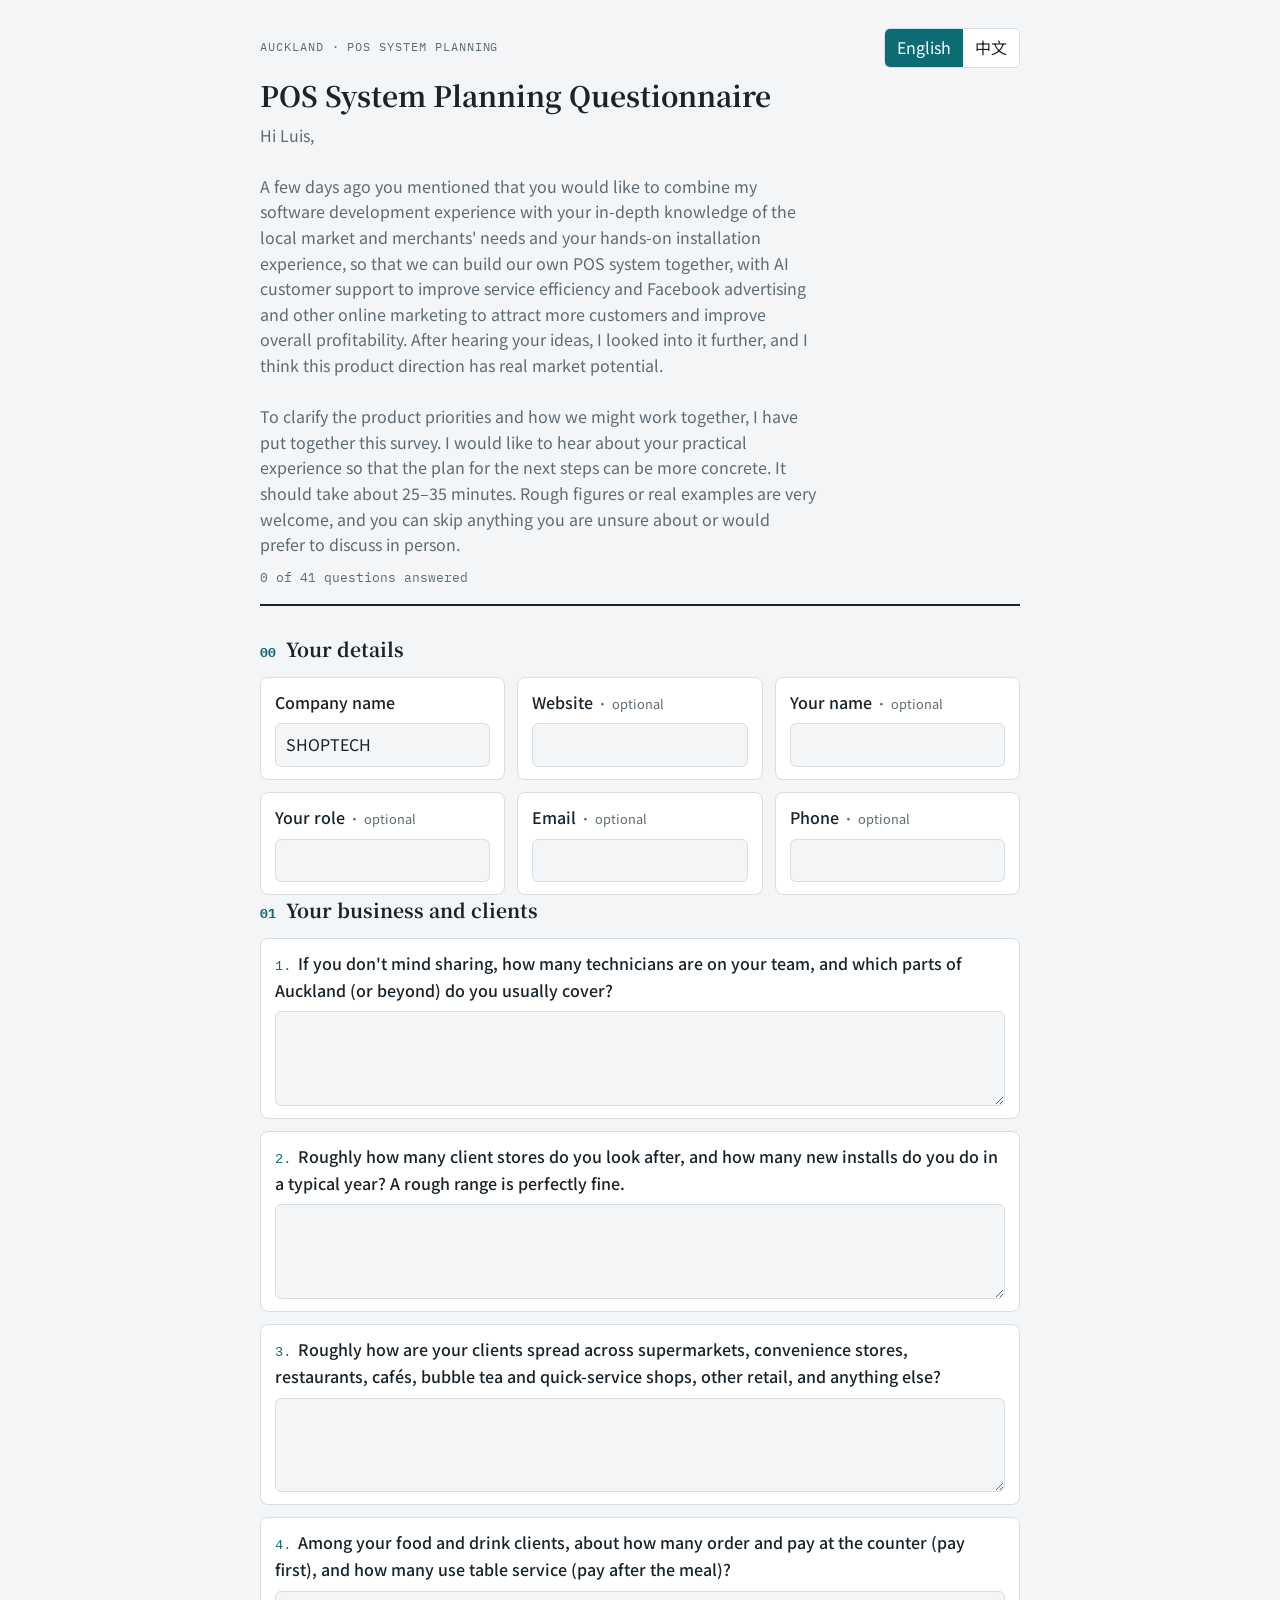
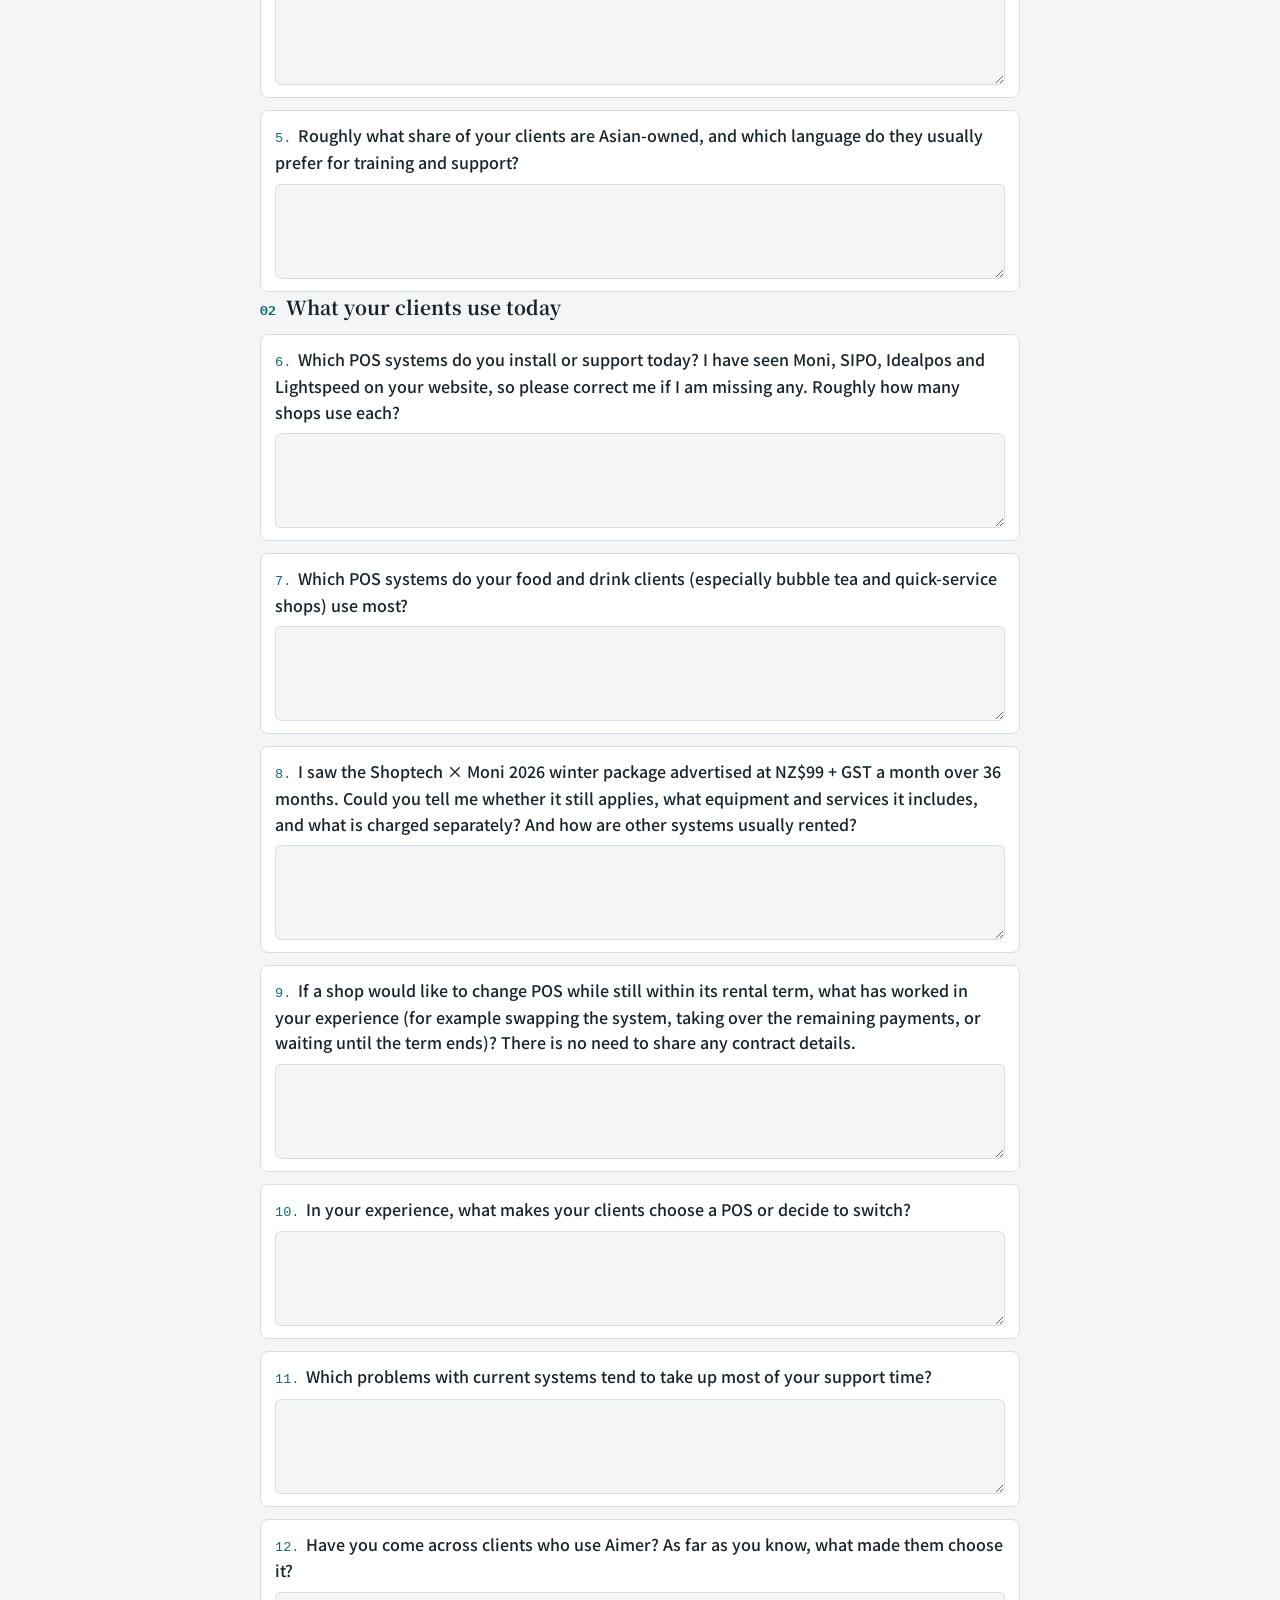
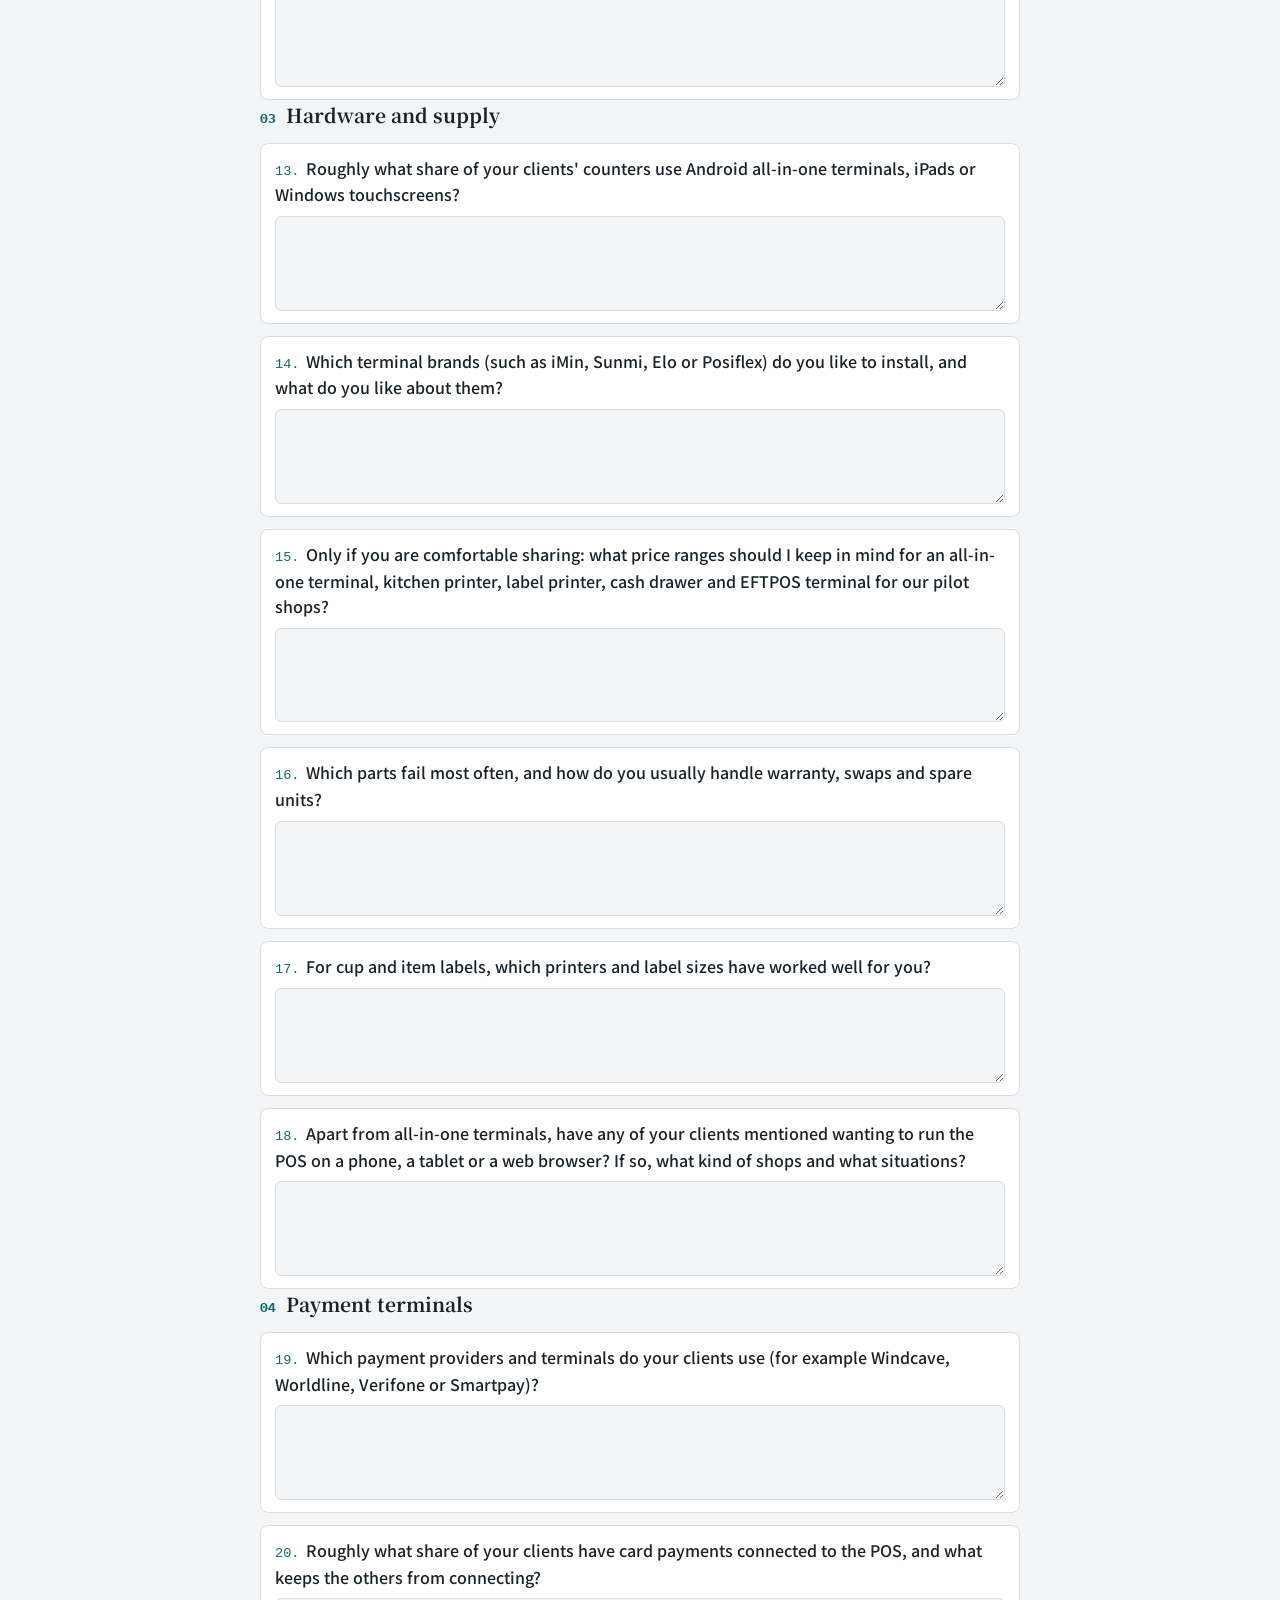
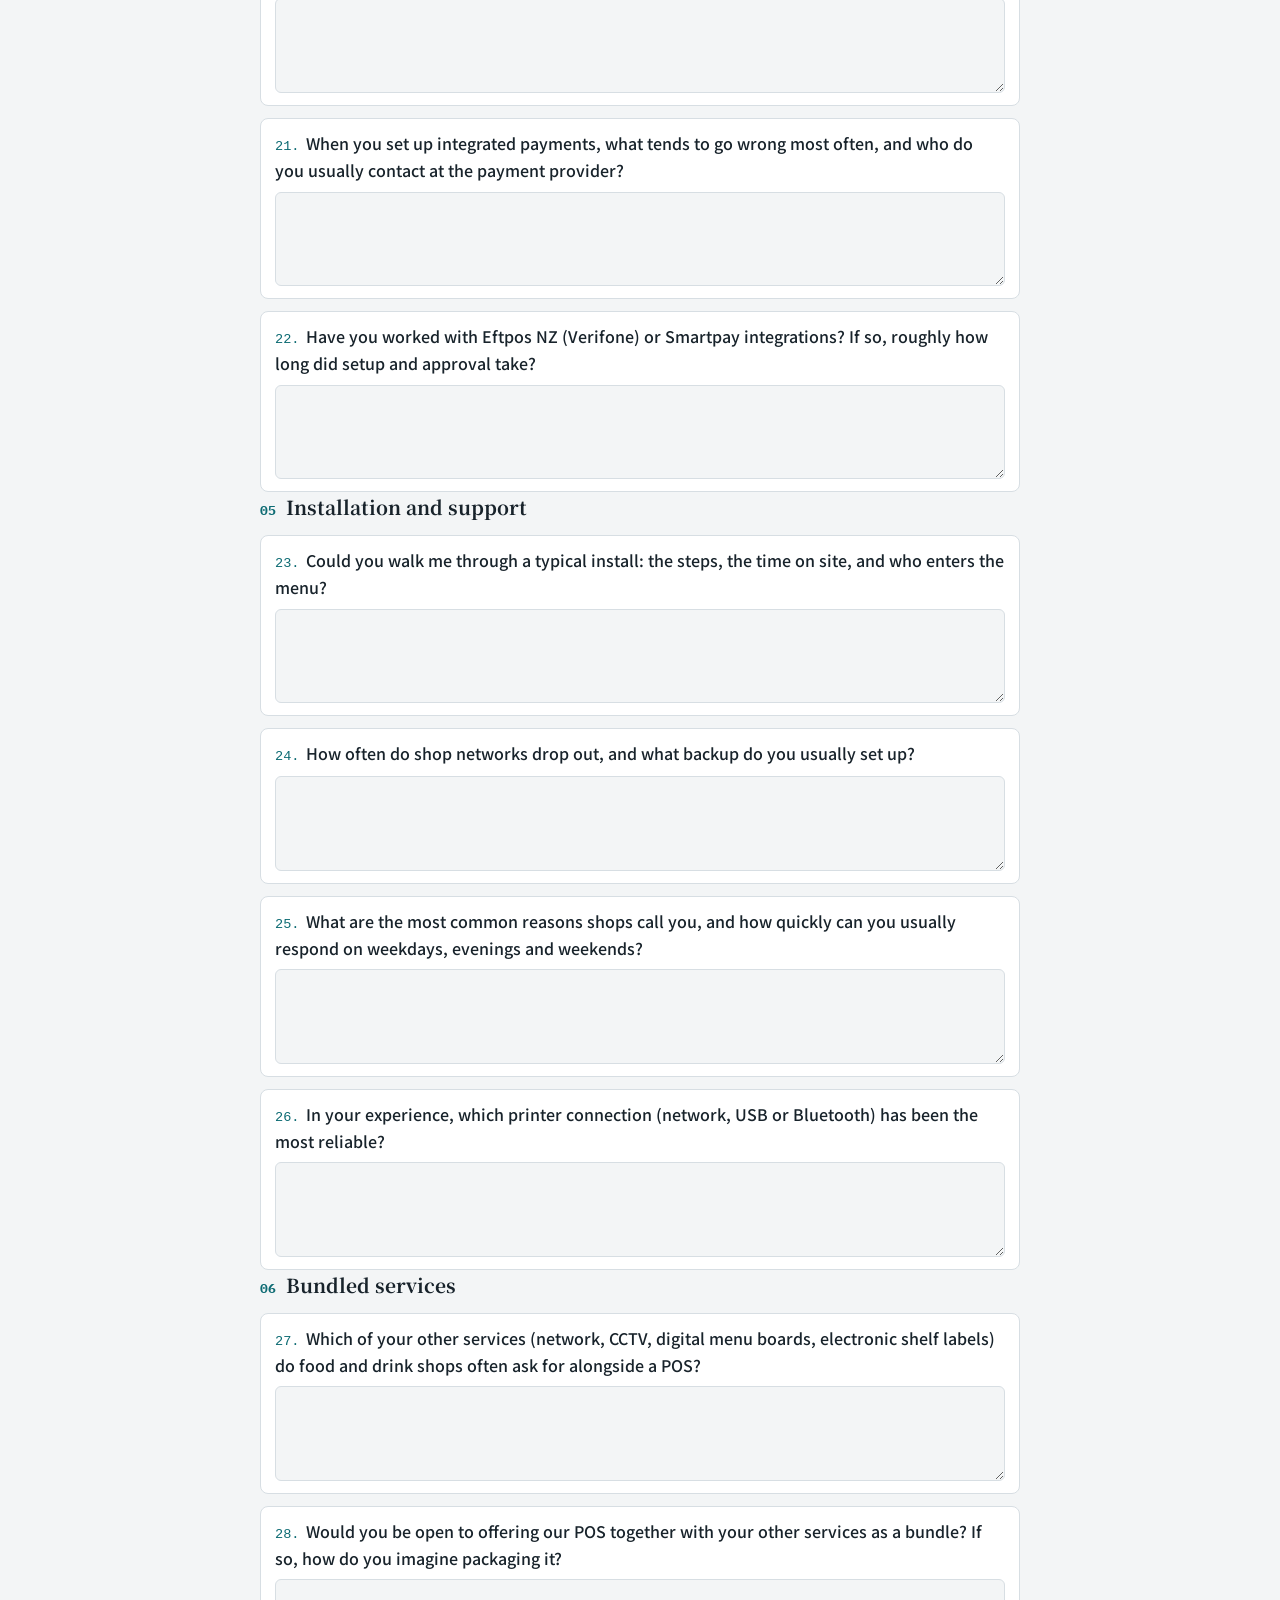
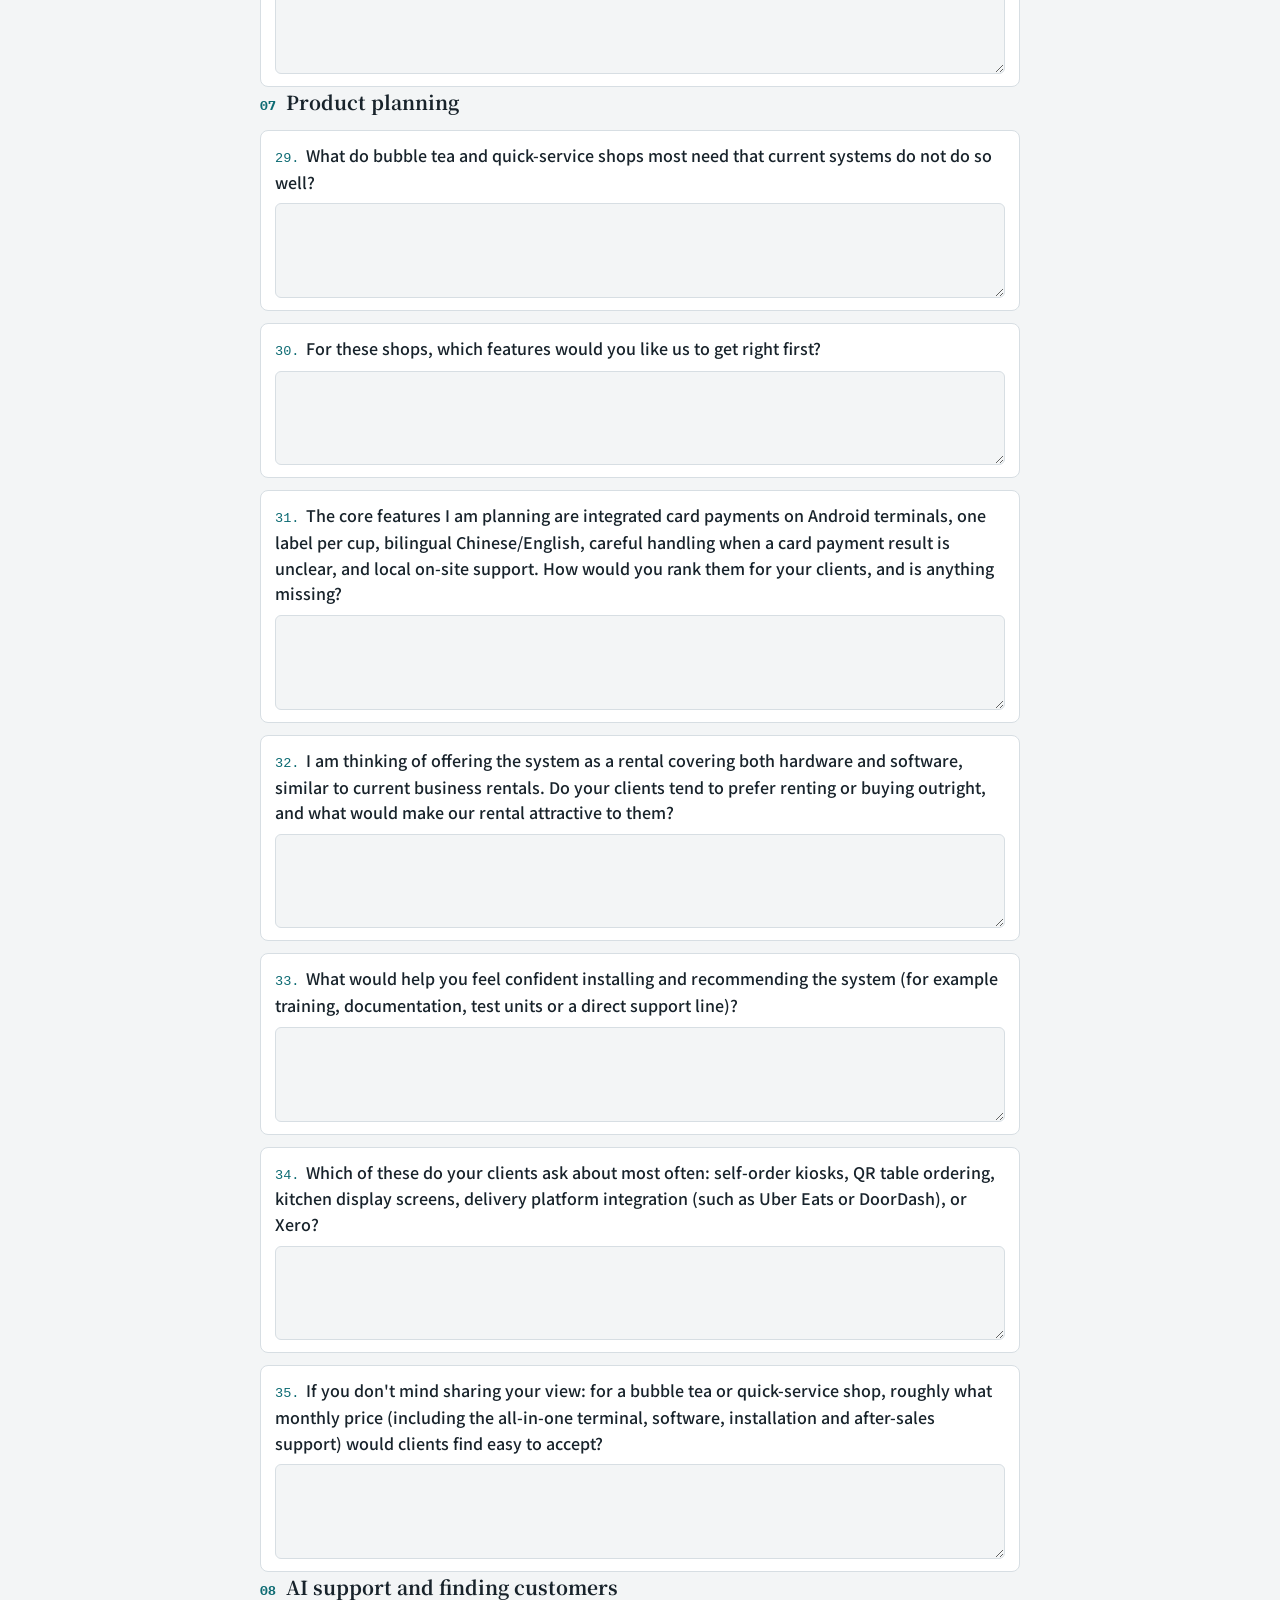
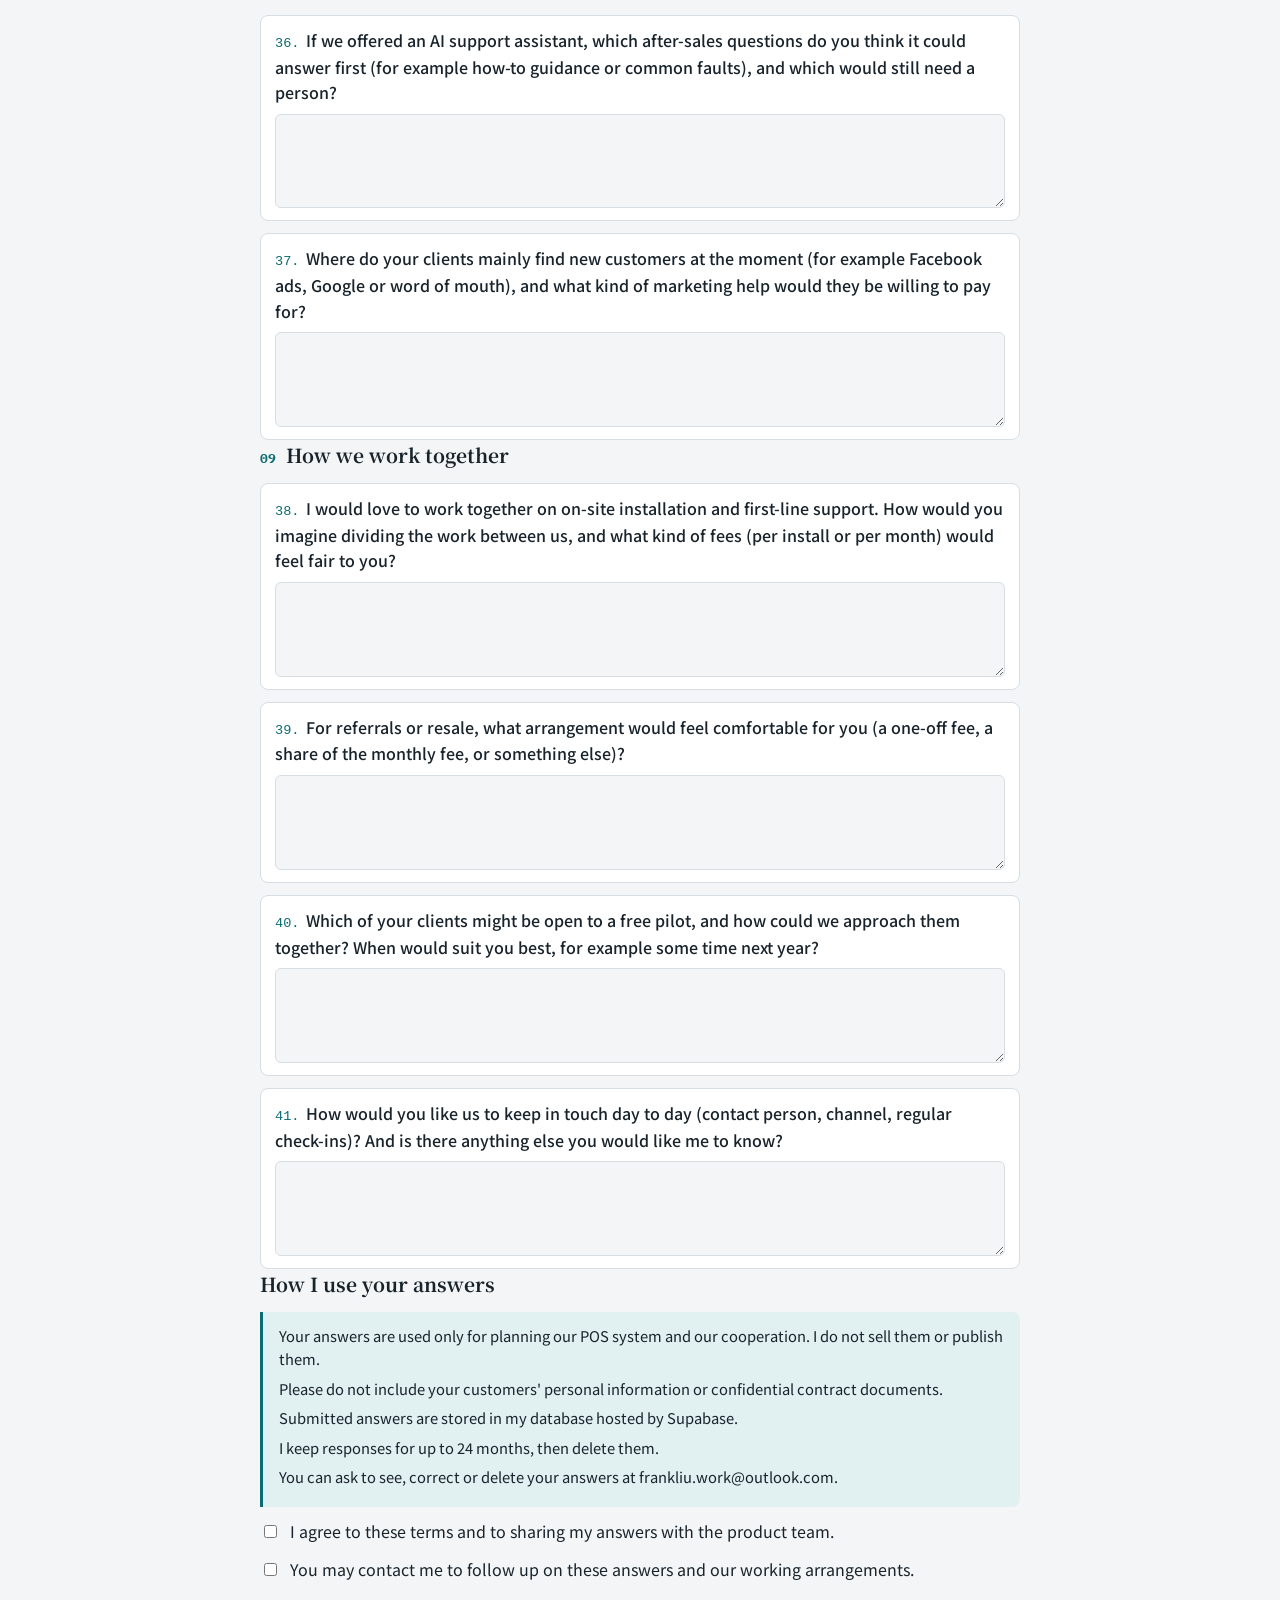
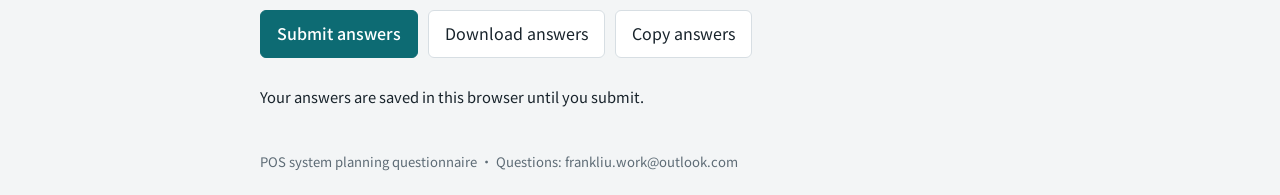
==== commit 58cbbd52: "Add six questions and update the estimated completion time New questions cover Aimer, phone/tablet/w" ====
--- a/index.html
+++ b/index.html
@@ -84,6 +84,7 @@
 </div>
 
 <script src="./survey-config.js"></script>
+<script src="./survey-questions.js"></script>
 <script>
 const CONFIG = globalThis.SURVEY_CONFIG;
 const ONLINE = !!(CONFIG.supabase.url && CONFIG.supabase.anonKey);
@@ -91,7 +92,7 @@
 const T = {
   en:{eyebrow:"Auckland · POS system planning",
       title:"POS System Planning Questionnaire",
-      lead:`Hi Luis,\n\nA few days ago you mentioned that you would like to combine my software development experience with your in-depth knowledge of the local market and merchants' needs and your hands-on installation experience, so that we can build our own POS system together, with AI customer support to improve service efficiency and Facebook advertising and other online marketing to attract more customers and improve overall profitability. After hearing your ideas, I looked into it further, and I think this product direction has real market potential.\n\nTo clarify the product priorities and how we might work together, I have put together this survey. I would like to hear about your practical experience so that the plan for the next steps can be more concrete. It should take about 20–30 minutes. Rough figures or real examples are very welcome, and you can skip anything you are unsure about or would prefer to discuss in person.`,
+      lead:`Hi Luis,\n\nA few days ago you mentioned that you would like to combine my software development experience with your in-depth knowledge of the local market and merchants' needs and your hands-on installation experience, so that we can build our own POS system together, with AI customer support to improve service efficiency and Facebook advertising and other online marketing to attract more customers and improve overall profitability. After hearing your ideas, I looked into it further, and I think this product direction has real market potential.\n\nTo clarify the product priorities and how we might work together, I have put together this survey. I would like to hear about your practical experience so that the plan for the next steps can be more concrete. It should take about 25–35 minutes. Rough figures or real examples are very welcome, and you can skip anything you are unsure about or would prefer to discuss in person.`,
       progress:(a,b)=>`${a} of ${b} questions answered`,
       optional:"optional",
       about:"Your details",
@@ -116,7 +117,7 @@
       footer:`POS system planning questionnaire · Questions: ${CONFIG.contactEmail}`},
   zh:{eyebrow:"奥克兰 · POS系统规划",
       title:"POS系统规划问卷",
-      lead:`Luis 您好，\n\n前几天您提到，希望结合我的软件开发经验，以及您对本地市场和商户需求的深入了解和一线安装经验，我们一起打造自己的 POS 系统，并通过 AI 智能客服提升服务效率，再借助 Facebook 广告等网络营销拓展客户，提高整体盈利能力。听您讲了这些想法，我又做了一些进一步的了解，觉得这个产品方向确实有不错的市场前景。\n\n为了进一步明确产品重点和合作方式，我整理了这份问卷，想听听您的实际经验，好让接下来的计划更具体。填写大约需要 20 到 30 分钟，欢迎提供大致数据或实际案例。不确定的问题，或者想当面聊的，可以先跳过。`,
+      lead:`Luis 您好，\n\n前几天您提到，希望结合我的软件开发经验，以及您对本地市场和商户需求的深入了解和一线安装经验，我们一起打造自己的 POS 系统，并通过 AI 智能客服提升服务效率，再借助 Facebook 广告等网络营销拓展客户，提高整体盈利能力。听您讲了这些想法，我又做了一些进一步的了解，觉得这个产品方向确实有不错的市场前景。\n\n为了进一步明确产品重点和合作方式，我整理了这份问卷，想听听您的实际经验，好让接下来的计划更具体。填写大约需要 25 到 35 分钟，欢迎提供大致数据或实际案例。不确定的问题，或者想当面聊的，可以先跳过。`,
       progress:(a,b)=>`已回答 ${a} / ${b} 题`,
       optional:"选填",
       about:"您的信息",
@@ -141,52 +142,7 @@
       footer:`POS系统规划问卷 · 联系：${CONFIG.contactEmail}`}
 };
 
-/* Partner-facing questions. Internal notes, our price points and post-interview analysis are intentionally left out. */
-const SECTIONS = [
- {id:"s1",en:"Your business and clients",zh:"贵公司与客户",qs:[
-  {id:"q1",en:"If you don't mind sharing, how many technicians are on your team, and which parts of Auckland (or beyond) do you usually cover?",zh:"方便的话，想了解一下：贵公司有几位技术人员？平时主要覆盖奥克兰哪些区域（或奥克兰以外）？"},
-  {id:"q2",en:"Roughly how many client stores do you look after, and how many new installs do you do in a typical year? A rough range is perfectly fine.",zh:"大约服务多少家门店？一年大概新装多少家？给个大致范围就可以。"},
-  {id:"q3",en:"Roughly how are your clients spread across supermarkets, convenience stores, restaurants, cafés, bubble tea and quick-service shops, other retail, and anything else?",zh:"您的客户大致是怎样的业态分布：超市、便利店、餐厅、咖啡馆、奶茶店和快餐店、其他零售，以及其他？"},
-  {id:"q3b",en:"Among your food and drink clients, about how many order and pay at the counter (pay first), and how many use table service (pay after the meal)?",zh:"在您的餐饮客户里，大约有多少是在柜台点单、先付款的，多少是服务员点单、吃完再付的？"},
-  {id:"q4",en:"Roughly what share of your clients are Asian-owned, and which language do they usually prefer for training and support?",zh:"客户中亚洲业主大约占多少？他们在培训和售后时一般习惯用哪种语言？"}]},
- {id:"s2",en:"What your clients use today",zh:"客户现在用的POS",qs:[
-  {id:"q5",en:"Which POS systems do you install or support today? I have seen Moni, SIPO, Idealpos and Lightspeed on your website, so please correct me if I am missing any. Roughly how many shops use each?",zh:"您目前安装或维护哪些POS？我在贵公司网站上看到有 Moni、SIPO、Idealpos 和 Lightspeed，如有遗漏请您指正。各自大约有多少家门店在用？"},
-  {id:"q6",en:"Which POS systems do your food and drink clients (especially bubble tea and quick-service shops) use most?",zh:"您的餐饮客户（尤其是奶茶店和快餐店）最常用哪些POS？"},
-  {id:"q7",en:"I saw the Shoptech × Moni 2026 winter package advertised at NZ$99 + GST a month over 36 months. Could you tell me whether it still applies, what equipment and services it includes, and what is charged separately? And how are other systems usually rented?",zh:"我看到贵公司与 Moni 合作的 2026 年冬季套餐标注为每月 NZ$99 + GST、租期 36 个月。方便介绍一下目前是否仍适用、包含哪些设备和服务、哪些费用另计吗？其他系统的租用方式又通常是怎样的？"},
-  {id:"q7b",en:"If a shop would like to change POS while still within its rental term, what has worked in your experience (for example swapping the system, taking over the remaining payments, or waiting until the term ends)? There is no need to share any contract details.",zh:"如果有门店想在租期内更换POS，据您的经验有哪些做法可行（比如更换系统、承接剩余租金、等租期结束）？不需要透露任何合同细节。"},
-  {id:"q8",en:"In your experience, what makes your clients choose a POS or decide to switch?",zh:"据您的经验，客户选择或更换POS，最主要是出于什么原因？"},
-  {id:"q9",en:"Which problems with current systems tend to take up most of your support time?",zh:"现有系统的哪些问题，通常最占用您的售后时间？"}]},
- {id:"s3",en:"Hardware and supply",zh:"硬件与供货",qs:[
-  {id:"q10",en:"Roughly what share of your clients' counters use Android all-in-one terminals, iPads or Windows touchscreens?",zh:"您客户的收银台大致有多少用安卓一体机、iPad、Windows 触摸屏？"},
-  {id:"q11",en:"Which terminal brands (such as iMin, Sunmi, Elo or Posiflex) do you like to install, and what do you like about them?",zh:"您比较愿意安装哪些一体机品牌（如 iMin、商米、Elo、Posiflex）？它们好在哪里？"},
-  {id:"q12",en:"Only if you are comfortable sharing: what price ranges should I keep in mind for an all-in-one terminal, kitchen printer, label printer, cash drawer and EFTPOS terminal for our pilot shops?",zh:"如果您方便分享：为试点门店配置一体机、厨房打印机、标签机、钱箱和 EFTPOS 机，各项我大概应该按怎样的价格区间来规划？"},
-  {id:"q13",en:"Which parts fail most often, and how do you usually handle warranty, swaps and spare units?",zh:"哪些部件最常出问题？保修、换机和备用机一般是怎么处理的？"},
-  {id:"q14",en:"For cup and item labels, which printers and label sizes have worked well for you?",zh:"杯贴和商品标签方面，哪些打印机和标签尺寸用起来比较好？"}]},
- {id:"s4",en:"Payment terminals",zh:"支付终端",qs:[
-  {id:"q15",en:"Which payment providers and terminals do your clients use (for example Windcave, Worldline, Verifone or Smartpay)?",zh:"您的客户用哪些支付服务商和终端（比如 Windcave、Worldline、Verifone、Smartpay）？"},
-  {id:"q16",en:"Roughly what share of your clients have card payments connected to the POS, and what keeps the others from connecting?",zh:"大约多少客户的刷卡已经和POS集成？其余的没集成，主要是什么原因？"},
-  {id:"q17",en:"When you set up integrated payments, what tends to go wrong most often, and who do you usually contact at the payment provider?",zh:"安装集成支付时，通常最容易出什么问题？在支付服务商那边一般找谁对接？"},
-  {id:"q17b",en:"Have you worked with Eftpos NZ (Verifone) or Smartpay integrations? If so, roughly how long did setup and approval take?",zh:"您有没有做过 Eftpos NZ（Verifone）或 Smartpay 的集成？如果有，开通和审批大概花了多长时间？"}]},
- {id:"s5",en:"Installation and support",zh:"安装与售后",qs:[
-  {id:"q18",en:"Could you walk me through a typical install: the steps, the time on site, and who enters the menu?",zh:"能否请您介绍一下一次典型的安装：步骤、现场需要多久、菜单由谁录入？"},
-  {id:"q19",en:"How often do shop networks drop out, and what backup do you usually set up?",zh:"门店网络多久会断一次？您通常会配置什么备份方案？"},
-  {id:"q20",en:"What are the most common reasons shops call you, and how quickly can you usually respond on weekdays, evenings and weekends?",zh:"门店最常因为什么事情联系您？工作日、晚上和周末，通常多久能响应？"},
-  {id:"q21",en:"In your experience, which printer connection (network, USB or Bluetooth) has been the most reliable?",zh:"据您的经验，哪种打印机连接方式（网口、USB、蓝牙）最稳定？"}]},
- {id:"s6",en:"Bundled services",zh:"打包服务",qs:[
-  {id:"q22",en:"Which of your other services (network, CCTV, digital menu boards, electronic shelf labels) do food and drink shops often ask for alongside a POS?",zh:"餐饮店在装POS时，还常会一起问到您的哪些服务（网络、CCTV、数字菜单屏、电子价签）？"},
-  {id:"q23",en:"Would you be open to offering our POS together with your other services as a bundle? If so, how do you imagine packaging it?",zh:"您是否愿意把我们的POS和您的其他服务打包提供？如果愿意，您设想怎样组合？"}]},
- {id:"s7",en:"Product planning",zh:"产品规划",qs:[
-  {id:"q24",en:"What do bubble tea and quick-service shops most need that current systems do not do so well?",zh:"奶茶店和快餐店最需要、但现有系统做得不太好的是什么？"},
-  {id:"q24b",en:"For these shops, which features would you like us to get right first?",zh:"针对这些门店，您希望我们的系统优先做好哪些功能？"},
-  {id:"q25",en:"The core features I am planning are integrated card payments on Android terminals, one label per cup, bilingual Chinese/English, careful handling when a card payment result is unclear, and local on-site support. How would you rank them for your clients, and is anything missing?",zh:"我计划的核心功能是：安卓一体机集成刷卡、每杯一张杯贴、中英双语、刷卡结果不明时的稳妥处理，以及本地上门支持。就您的客户而言，您会怎样给它们排序？还有什么遗漏吗？"},
-  {id:"q26",en:"I am thinking of offering the system as a rental covering both hardware and software, similar to current business rentals. Do your clients tend to prefer renting or buying outright, and what would make our rental attractive to them?",zh:"我打算以租用方式提供（含硬件和软件），与现有 business rental 类似。您的客户更倾向租还是直接购买？怎样的租用方案会更吸引他们？"},
-  {id:"q27",en:"What would help you feel confident installing and recommending the system (for example training, documentation, test units or a direct support line)?",zh:"要让您放心地安装和推荐这套系统，哪些支持会有帮助（比如培训、资料、测试机、直接的技术支持渠道）？"}]},
- {id:"s8",en:"How we work together",zh:"合作方式",qs:[
-  {id:"q28",en:"I would love to work together on on-site installation and first-line support. How would you imagine dividing the work between us, and what kind of fees (per install or per month) would feel fair to you?",zh:"我很希望能和您一起承担现场安装和一线售后。您觉得我们怎样分工比较合适？按次或按月怎样收费，您会觉得合理？"},
-  {id:"q29",en:"For referrals or resale, what arrangement would feel comfortable for you (a one-off fee, a share of the monthly fee, or something else)?",zh:"关于客户推荐或代理，您觉得怎样的安排比较合适（一次性费用、月费分成，或其他方式）？"},
-  {id:"q30",en:"Which of your clients might be open to a free pilot, and how could we approach them together? When would suit you best, for example some time next year?",zh:"您的哪些客户可能愿意参加免费试点？我们可以怎样一起去沟通？什么时候对您比较合适，比如明年的某个时间？"},
-  {id:"q31",en:"How would you like us to keep in touch day to day (contact person, channel, regular check-ins)? And is there anything else you would like me to know?",zh:"日常怎样保持联系您会觉得方便（对接人、渠道、定期碰头）？还有什么想让我了解的吗？"}]}
-];
+const SECTIONS = globalThis.SURVEY_SECTIONS;
 
 const KEY="retail-tech-survey-draft-v3";
 const $=s=>document.querySelector(s);
